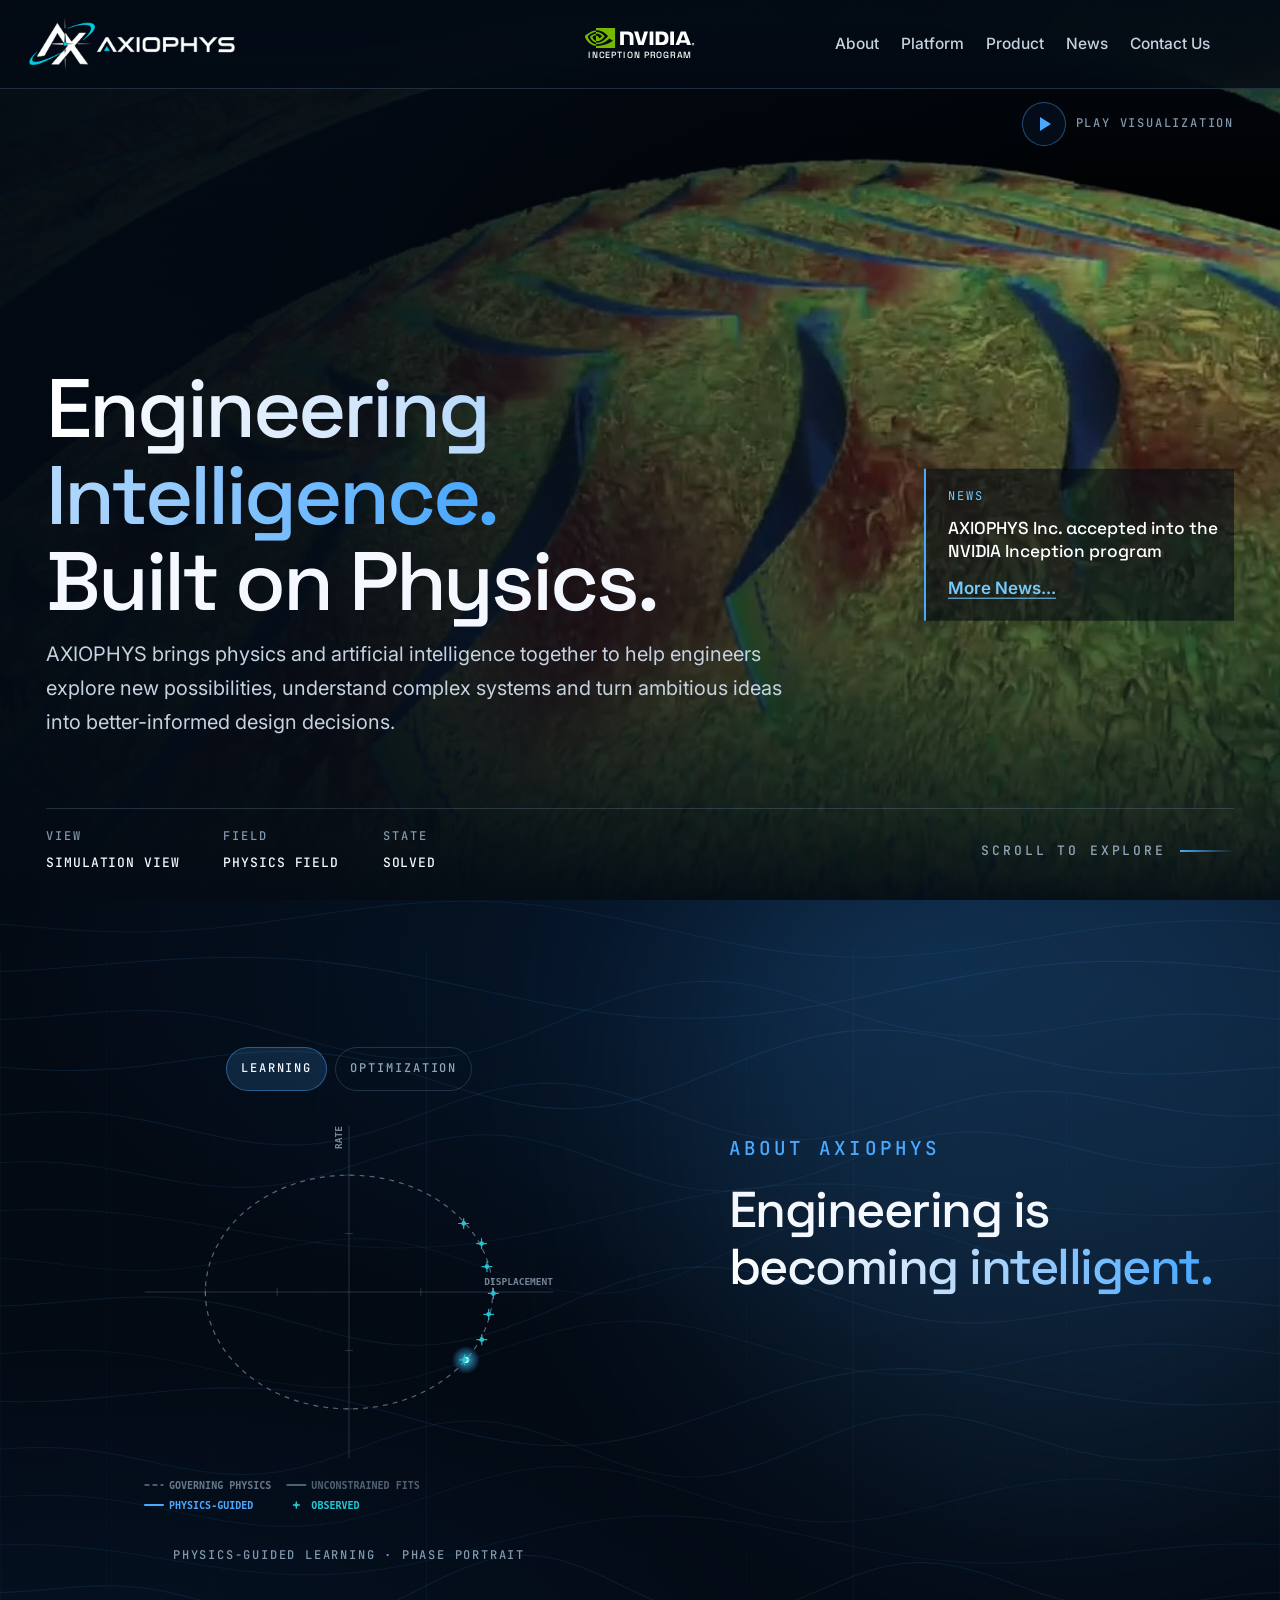
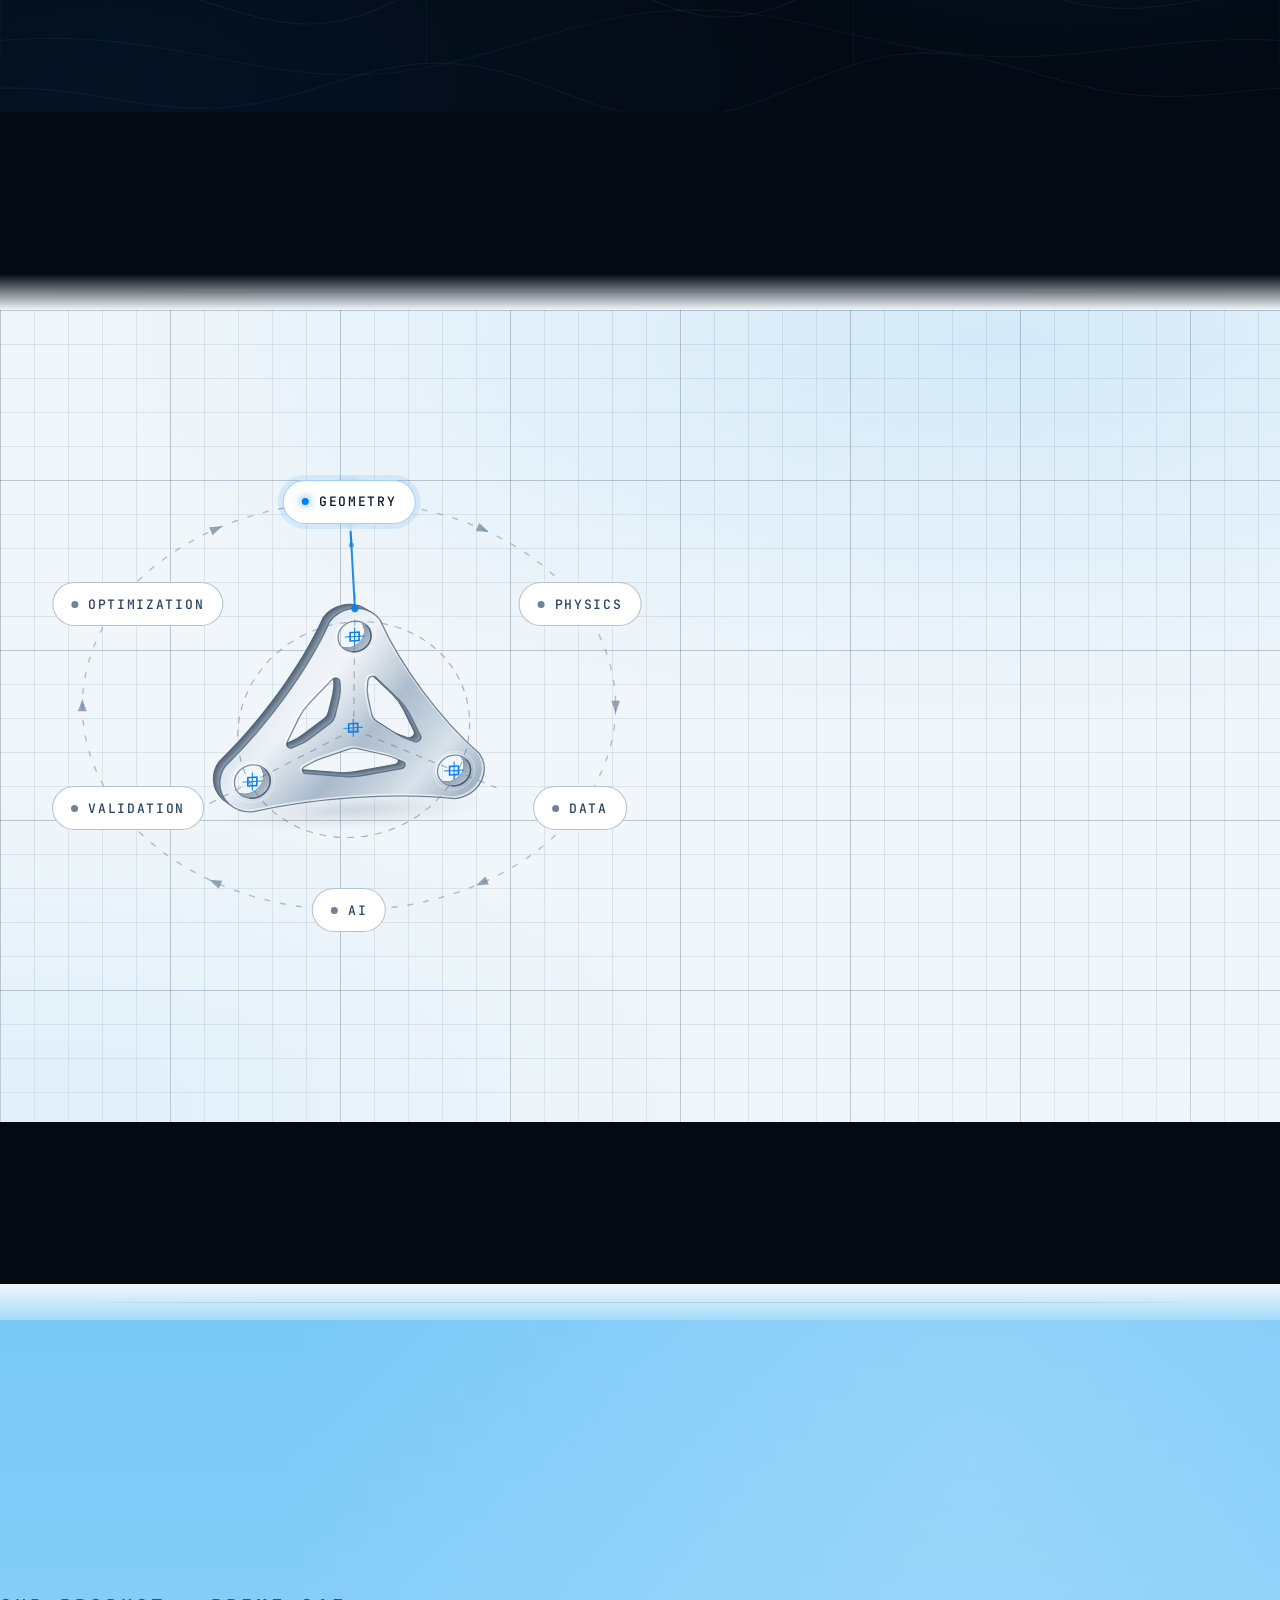
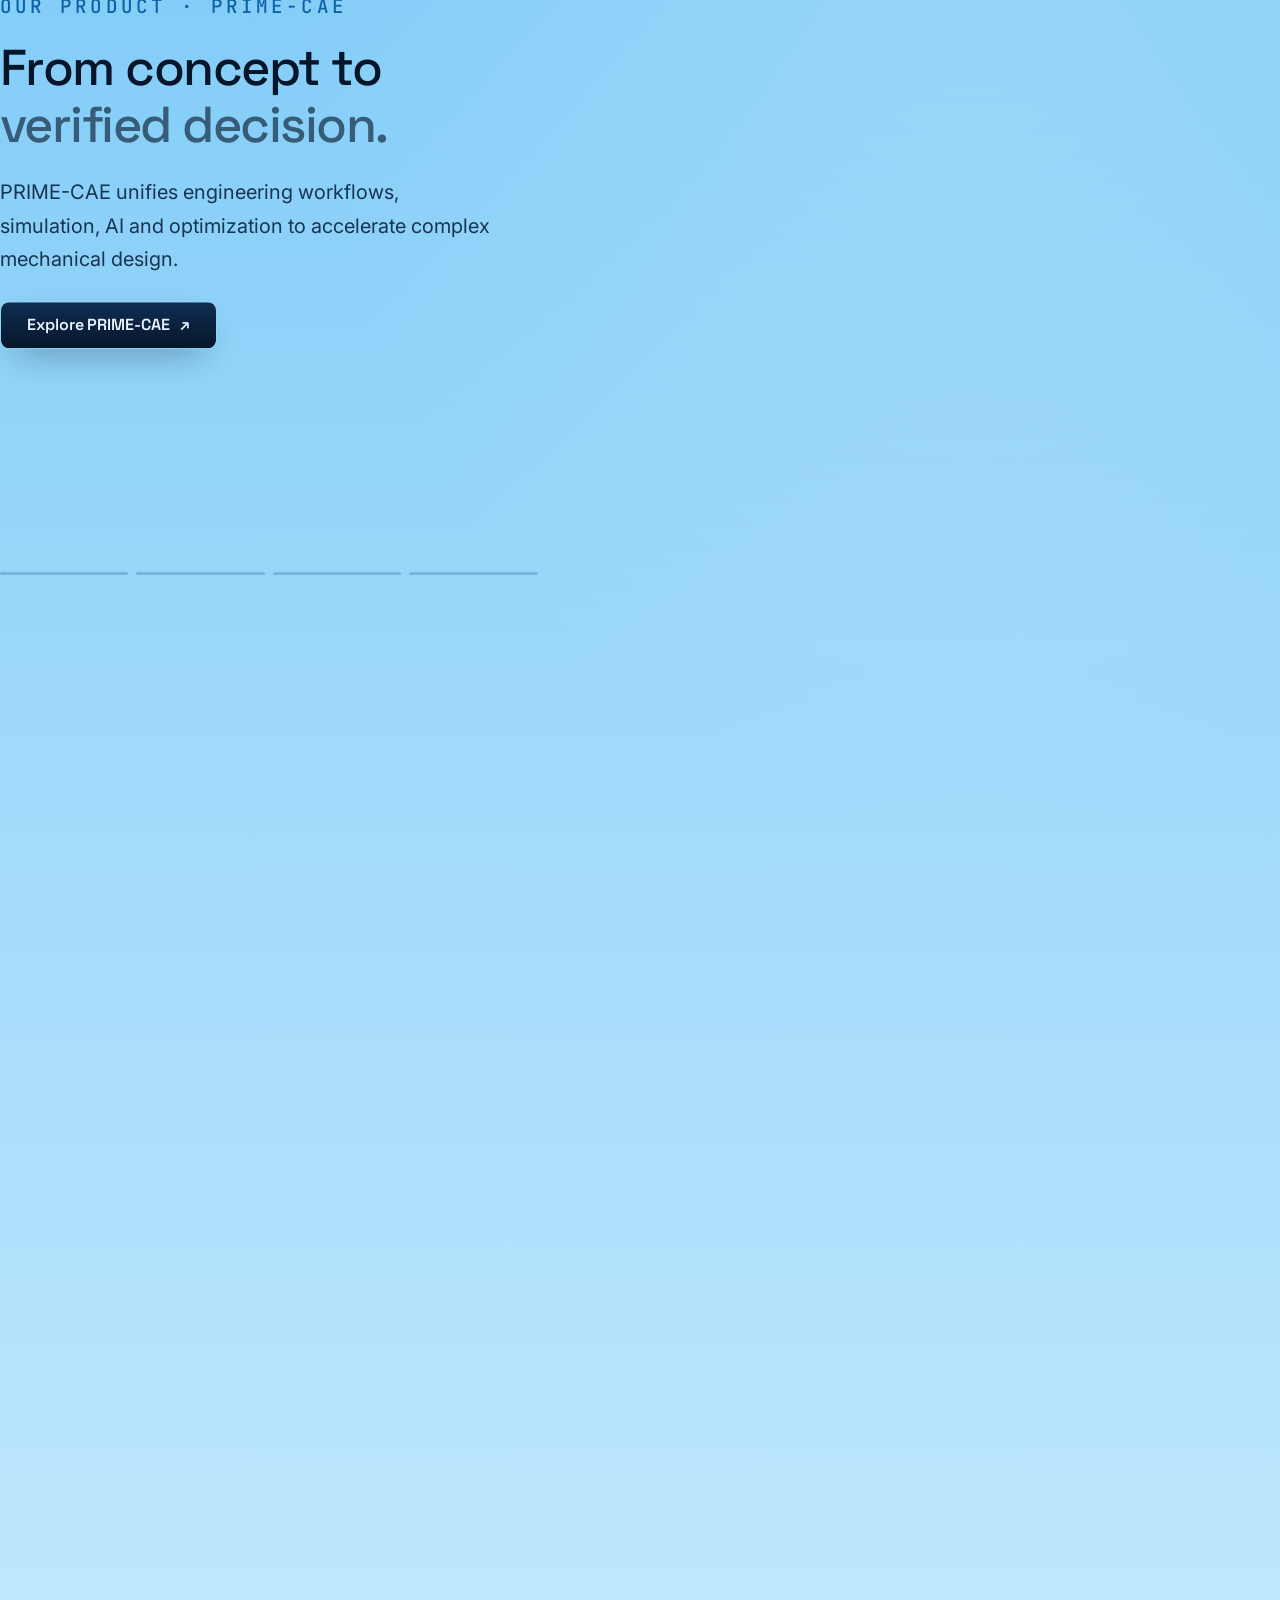
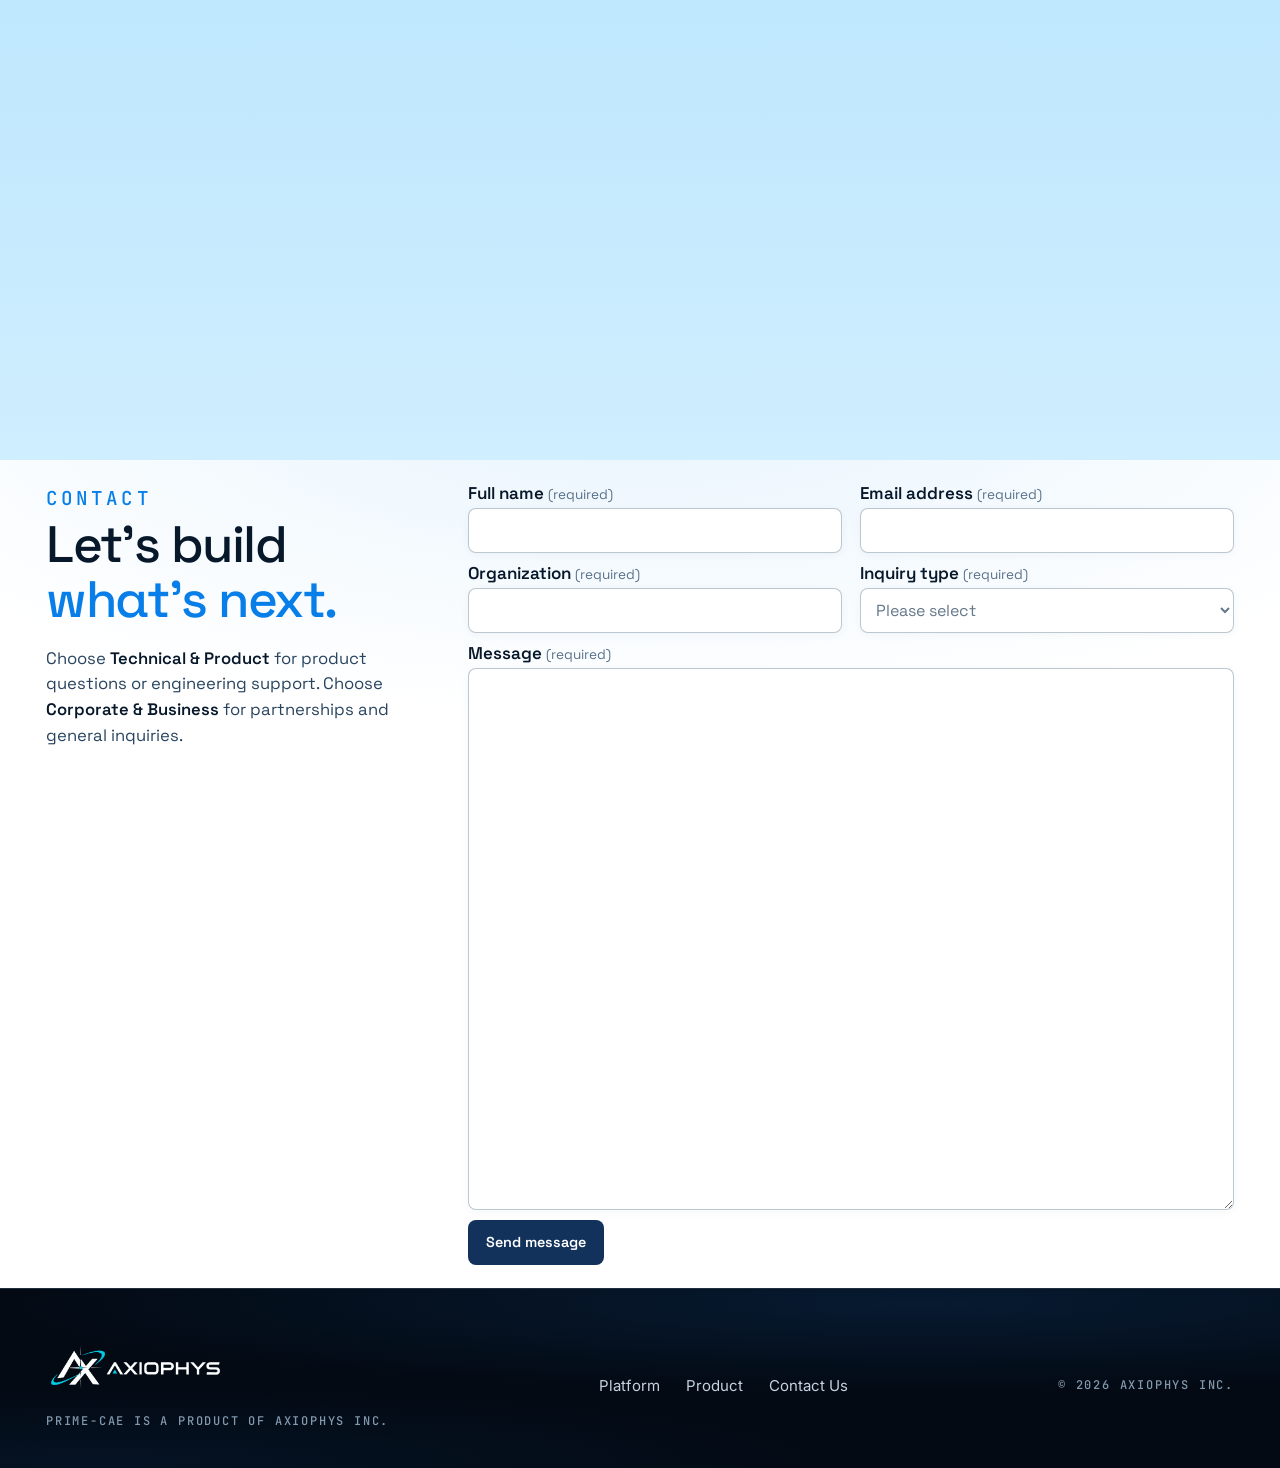
==== index.html @ a84d24ef "Smooth AXIOPHYS product mission story" ====
<!DOCTYPE html>
<html lang="en">
<head>
<meta charset="utf-8">
<meta name="viewport" content="width=device-width,initial-scale=1,viewport-fit=cover">
<title>AXIOPHYS Inc. — Physics and AI for Engineering</title>
<meta name="description" content="AXIOPHYS Inc. develops physics-guided AI for engineering. Its product, PRIME-CAE, connects design, simulation and optimization in one platform.">
<link rel="canonical" href="https://axiophys.com/">
<meta name="theme-color" content="#050709">
<meta name="color-scheme" content="dark">
<link rel="icon" type="image/png" sizes="16x16" href="assets/axiophys-icon-16.png?v=1">
<link rel="icon" type="image/png" sizes="32x32" href="assets/axiophys-icon-32.png?v=1">
<link rel="icon" type="image/png" sizes="48x48" href="assets/axiophys-icon-48.png?v=1">
<link rel="icon" type="image/png" sizes="192x192" href="assets/axiophys-icon-192.png?v=1">
<link rel="apple-touch-icon" sizes="180x180" href="assets/axiophys-icon-180.png?v=1">
<meta property="og:title" content="AXIOPHYS Inc. — Engineering Intelligence. Built on Physics.">
<meta property="og:description" content="AXIOPHYS Inc. develops physics-guided AI for engineering. Its product, PRIME-CAE, connects design, simulation and optimization in one platform.">
<meta property="og:image" content="https://axiophys.com/assets/axiophys-icon-512.png">
<meta property="og:type" content="website">
<meta property="og:site_name" content="AXIOPHYS">
<meta property="og:url" content="https://axiophys.com/">
<script type="application/ld+json">
{
  "@context": "https://schema.org",
  "@graph": [
    {
      "@type": "WebSite",
      "@id": "https://axiophys.com/#website",
      "url": "https://axiophys.com/",
      "name": "AXIOPHYS",
      "publisher": {
        "@id": "https://axiophys.com/#organization"
      },
      "alternateName": "AXIOPHYS Inc."
    },
    {
      "@type": "Organization",
      "@id": "https://axiophys.com/#organization",
      "url": "https://axiophys.com/",
      "name": "AXIOPHYS",
      "legalName": "AXIOPHYS Inc.",
      "logo": "https://axiophys.com/assets/axiophys-icon-512.png"
    }
  ]
}
</script>

<!-- ==========================================================================
     CRITICAL INLINE STYLE
     Self-contained on purpose. If every external subresource is blocked —
     which is what Safari does to file:// pages — the document must still be
     a designed PRIME-CAE screen, never raw browser-default HTML.
     ========================================================================== -->
<style>
  html{background:#050709;color-scheme:dark}
  body{margin:0;background:#050709;color:#EDF1F6;
    font-family:"Inter",-apple-system,BlinkMacSystemFont,"Segoe UI",Helvetica,Arial,sans-serif;
    -webkit-font-smoothing:antialiased}
</style>

<link rel="preconnect" href="https://fonts.googleapis.com">
<link rel="preconnect" href="https://fonts.gstatic.com" crossorigin>
<link href="https://fonts.googleapis.com/css2?family=Space+Grotesk:wght@400;500;600&family=Inter:wght@400;500;600&family=JetBrains+Mono:wght@400;500&display=swap" rel="stylesheet">

<link rel="stylesheet" href="css/tokens.css">
<link rel="stylesheet" href="css/base.css">
<link rel="stylesheet" href="css/layout.css">
<link rel="stylesheet" href="css/components.css">
<link rel="stylesheet" href="css/hero.css?v=menu-full-width-1">
<link rel="stylesheet" href="css/sections.css?v=contact-channels-1">
<link rel="stylesheet" href="css/mobile.css?v=mobile-menu-right-1">

<link rel="preload" as="image" href="media/hero-field-poster.jpg">
<link rel="stylesheet" href="css/axiophys.css?v=static-contact-1">
<link rel="stylesheet" href="css/contact-form.css?v=7">
<link rel="stylesheet" href="css/missions.css?v=2">
</head>

<body>
<svg xmlns="http://www.w3.org/2000/svg" width="0" height="0" aria-hidden="true" style="position:absolute;pointer-events:none"><defs><filter id="axiophys-on-dark" color-interpolation-filters="sRGB"><feColorMatrix type="matrix" values="1 -1.3944 0 0 1.1155  0 -0.26667 0 0 1.0251  0 -0.13333 0 0 1.01255  0 0 0 1 0"/></filter></defs></svg>

<script>
/* Marks that scripting is available, so CSS may hide content for reveal.
   Without this the page stays fully legible with JavaScript off. */
document.documentElement.classList.add('js');
</script>

<!-- ================================== NAV ================================= -->
<header class="nav" id="nav" data-env="navy">
  <div class="progress" aria-hidden="true"><i id="progressBar"></i></div>
  <div class="shell nav__in">
    <a class="nav__brand" href="#top" aria-label="AXIOPHYS home">
      <img class="nav__logo axiophys-logo" src="assets/axiophys-logo-transparent.png" alt="AXIOPHYS" width="1200" height="358">
      <span class="nav__sub">Engineering Technology<br>Creators of PRIME-CAE</span>
    </a>
    <div class="nav__inception">
      <!-- NVIDIA wordmark from NVIDIA-BioNeMo/bionemo-recipes. -->
      <img src="assets/nvidia-wordmark-white.svg" alt="NVIDIA" width="164" height="30">
      <span>Inception Program</span>
    </div>

    <nav class="nav__links" id="navLinks" aria-label="Primary">
      <a class="nav__a" href="#about">About</a>
      <a class="nav__a" href="#layer">Platform</a>
      <a class="nav__a" href="#products">Product</a>
      <a class="nav__a" href="news.html">News</a>
      <a class="nav__a" href="#access">Contact Us</a>
      <span class="nav__ind" id="navInd" aria-hidden="true"></span>
    </nav>

    <div class="nav__act">
      <button class="nav__icon nav__burger" id="burger" type="button" aria-label="Open menu" aria-expanded="false" aria-controls="menu">
        <svg width="16" height="16" viewBox="0 0 24 24" fill="none" stroke="currentColor" stroke-width="1.7" stroke-linecap="round" aria-hidden="true">
          <path d="M3 7h18M3 12h18M3 17h18"/></svg>
      </button>
    </div>
  </div>
</header>

<div class="menu" id="menu" data-env="navy">
  <a href="#about">About</a>
  <a href="#layer">Platform</a>
  <a href="#products">Product</a>
  <a href="news.html">News</a>
  <a href="#access">Contact Us</a>
</div>

<main id="top">

<!-- ========================= PHASE B · SIMULATION HERO ==================== -->
<section class="hero env" id="hero" data-env="navy" data-autoplay="pending">
  <div class="hero__media">
    <img class="hero__poster" src="media/hero-field-poster.jpg" alt="" aria-hidden="true">
    <video class="hero__vid" id="heroVidA" muted playsinline preload="auto" aria-hidden="true"></video>
    <video class="hero__vid" id="heroVidB" muted playsinline preload="none" aria-hidden="true"></video>
    <div class="hero__scan" aria-hidden="true"></div>
    <div class="hero__grade" aria-hidden="true"></div>
  </div>

  <div class="hero__manual">
    <button type="button" id="heroPlay" aria-label="Play the simulation view">
      <svg width="24" height="24" viewBox="0 0 24 24" fill="currentColor" aria-hidden="true"><path d="M8 5v14l11-7z"/></svg>
    </button>
    <span class="t-micro">Play visualization</span>
  </div>

  <div class="shell hero__ui">
    <div class="hero__copy">
      <h1 class="t-hero">
        <span class="grad">Engineering Intelligence.</span>
        <em>Built on Physics.</em>
      </h1>
      <p class="t-lede">AXIOPHYS brings physics and artificial intelligence together to help engineers explore new possibilities, understand complex systems and turn ambitious ideas into better-informed design decisions.</p>
    </div>
    <aside class="hero__news" aria-label="Latest news">
      <p class="hero__news-label">News</p>
      <p class="hero__news-title">AXIOPHYS Inc. accepted into the NVIDIA Inception program</p>
      <a href="news.html#news-updates">More News...</a>
    </aside>
  </div>

  <div class="shell hero__rail">
    <div class="hero__railin">
      <div class="hero__inst">
        <span>VIEW<b>SIMULATION VIEW</b></span>
        <span>FIELD<b>PHYSICS FIELD</b></span>
        <span>STATE<b>SOLVED</b></span>
      </div>
      <a class="scroll-cue" href="#about">Scroll to explore <i></i></a>
    </div>
  </div>
</section>

<!-- Company -->
<section class="section env about story-section" id="about" data-env="navy" data-story>
  <canvas class="about__field" id="aboutField" aria-hidden="true"></canvas>
  <div class="about__glow glow" aria-hidden="true"></div>
  <div class="shell story-layout">
    <div class="story-copy">
      <div data-story-copy="lead">
        <p class="story-label t-meta">About AXIOPHYS</p>
        <h2 class="t-h2">Engineering is <span class="grad">becoming intelligent.</span></h2>
      </div>
      <div data-story-copy="detail">
        <p class="t-lede">AXIOPHYS Inc. develops PRIME-CAE, an AI-native engineering platform for advanced design and simulation.</p>
        <p class="t-small">We bring physics and AI together so engineers can explore more possibilities and make better-informed design decisions.</p>
      </div>
    </div>
    <figure class="story-visual about__fig">
      <div class="about__views" role="tablist" aria-label="Figure">
        <button class="about__view" type="button" role="tab" id="aboutTab0" aria-controls="aboutCanvas"
          aria-selected="true">Learning<i aria-hidden="true"></i></button>
        <button class="about__view" type="button" role="tab" id="aboutTab1" aria-controls="aboutSearch"
          aria-selected="false" tabindex="-1">Optimization<i aria-hidden="true"></i></button>
      </div>
      <div class="about__stage">
        <canvas id="aboutCanvas" class="is-active" role="img"
          aria-label="A phase portrait: sparse observations, several unconstrained fits drifting away from the true response, and a physics-guided prediction held on the orbit the governing physics allows."></canvas>
        <canvas id="aboutSearch" role="img" aria-hidden="true"
          aria-label="A design-domain search: candidate designs sampled across an objective landscape, successive generations closing in on the best feasible design on the constraint, and the best-so-far objective converging over the iterations."></canvas>
      </div>
      <figcaption class="about__cap t-micro" id="aboutCap">Physics-guided learning <b>·</b> phase portrait</figcaption>
    </figure>
  </div>
</section>

<div class="seam" data-from="navy" data-to="ice" aria-hidden="true"></div>

<!-- Platform -->
<section class="section env story-section" id="layer" data-env="ice" data-story>
  <div class="grid-bg" aria-hidden="true"></div>
  <div class="shell story-layout">
    <div class="orbit story-visual" id="orbit">
      <canvas class="orbit__canvas" id="orbitCanvas" role="img"
        aria-label="Generic structural engineering model demonstrating PRIME-CAE geometry, physics, data, AI, optimization and validation."></canvas>
      <div class="orbit__nodes" id="orbitNodes">
        <button class="orbit__node" type="button" data-node="geometry"     aria-pressed="true">Geometry</button>
        <button class="orbit__node" type="button" data-node="physics"      aria-pressed="false">Physics</button>
        <button class="orbit__node" type="button" data-node="data"         aria-pressed="false">Data</button>
        <button class="orbit__node" type="button" data-node="ai"           aria-pressed="false">AI</button>
        <button class="orbit__node" type="button" data-node="validation"   aria-pressed="false">Validation</button>
        <button class="orbit__node" type="button" data-node="optimization" aria-pressed="false">Optimization</button>
      </div>
    </div>

    <div class="story-copy">
      <div data-story-copy="lead">
        <p class="story-label t-meta">The platform</p>
        <h2 class="t-h2">One engineering <span class="grad">intelligence layer.</span></h2>
      </div>
      <div data-story-copy="detail">
        <p class="t-lede">Geometry, physics, data, AI, validation and optimization share one environment.</p>
        <p class="layer__line">
          <span class="t-micro" id="layerTag">GEOMETRY</span>
          <span class="t-small" id="layerLine"></span>
        </p>
      </div>
    </div>
  </div>
</section>

<div class="seam" data-from="ice" data-to="sky" aria-hidden="true"></div>

<!-- Product -->
<section class="section env mission-section" id="products" data-env="sky">
  <div class="shell mission-stage">
    <div class="story-copy mission-intro">
      <p class="story-label t-meta">Our product · PRIME-CAE</p>
      <h2 class="t-h2">From concept to <span class="grad">verified decision.</span></h2>
      <p class="t-lede">PRIME-CAE unifies engineering workflows, simulation, AI and optimization to accelerate complex mechanical design.</p>
      <a class="btn btn--primary" href="https://www.prime-cae.com/" target="_blank" rel="noopener">Explore PRIME-CAE <span aria-hidden="true">↗</span></a>
    </div>
    <div class="mission-slides">
      <article class="mission-slide" data-mission-slide>
        <figure class="mission-slide__art"><img src="assets/missions/resources.jpg" alt="Conceptual illustration of shared engineering computation" width="1672" height="941" loading="lazy"><figcaption class="mission-slide__copy"><h3 class="fam__title">Computational resources</h3>
          <p class="t-small">Share and govern computing capacity so engineering teams can use it more efficiently.</p></figcaption></figure>
      </article>
      <article class="mission-slide" data-mission-slide>
        <figure class="mission-slide__art"><img src="assets/missions/workflows.jpg" alt="Conceptual progression from engineering model to simulation result" width="1672" height="941" loading="lazy"><figcaption class="mission-slide__copy"><h3 class="fam__title">Engineering workflows</h3>
          <p class="t-small">Reduce repetitive setup, execution and documentation work under engineer oversight.</p></figcaption></figure>
      </article>
      <article class="mission-slide" data-mission-slide>
        <figure class="mission-slide__art"><img src="assets/missions/time-cost.jpg" alt="Conceptual numerical computation and resource optimization" width="1672" height="941" loading="lazy"><figcaption class="mission-slide__copy"><h3 class="fam__title">Computational time and cost</h3>
          <p class="t-small">Pursue faster, more economical verified simulations and Physics AI data generation.</p></figcaption></figure>
      </article>
      <article class="mission-slide" data-mission-slide>
        <figure class="mission-slide__art"><img src="assets/missions/design.jpg" alt="Conceptual topology-optimized engineering design" width="1672" height="941" loading="lazy"><figcaption class="mission-slide__copy"><h3 class="fam__title">Design</h3>
          <p class="t-small">Explore broader design spaces and evaluate better performing structures and systems.</p></figcaption></figure>
      </article>
    </div>
    <div class="mission-progress" aria-hidden="true"><i></i><i></i><i></i><i></i></div>
  </div>
</section>

<!-- Contact -->
<section class="section env contact story-section" id="access" data-env="white">
  <div class="shell story-layout">
    <div class="contact__copy">
        <p class="story-label t-meta">Contact</p>
        <h2 class="t-h2">Let's build <span class="grad">what's next.</span></h2>
        <p class="contact__guidance">Choose <strong>Technical &amp; Product</strong> for product questions or engineering support. Choose <strong>Corporate &amp; Business</strong> for partnerships and general inquiries.</p>
    </div>
        <form class="contact-form" data-contact-form>
          <div class="contact-form__row">
            <label>Full name <span class="contact-form__required">(required)</span><input name="name" autocomplete="name" maxlength="120" required></label>
            <label>Email address <span class="contact-form__required">(required)</span><input name="email" type="email" autocomplete="email" maxlength="254" required></label>
          </div>
          <div class="contact-form__row">
            <label>Organization <span class="contact-form__required">(required)</span><input name="organization" autocomplete="organization" maxlength="120" required></label>
            <label>Inquiry type <span class="contact-form__required">(required)</span><select name="inquiry" required><option value="" selected disabled>Please select</option><option value="corporate">Corporate &amp; Business Inquiries</option><option value="technical">Technical &amp; Product Inquiries</option></select></label>
          </div>
          <label class="contact-form__message">Message <span class="contact-form__required">(required)</span><textarea name="message" rows="2" minlength="10" maxlength="5000" required></textarea></label>
          <div class="contact-form__trap" aria-hidden="true"><label>Leave this field empty <input name="website" tabindex="-1" autocomplete="off"></label></div>
          <div class="contact-form__actions"><button type="submit">Send message</button><p class="contact-form__status" role="status" aria-live="polite"></p></div>
        </form>
  </div>
</section>

<!-- =============================== FOOTER ================================ -->
<footer class="foot env" id="company" data-env="navy">
  <div class="shell foot__in">
    <div>
      <img class="foot__logo axiophys-logo" src="assets/axiophys-logo-transparent.png" alt="AXIOPHYS" width="1200" height="358">
      <p class="t-micro" style="margin-top:var(--s-4)">PRIME-CAE is a product of AXIOPHYS Inc.</p>
    </div>
    <nav class="foot__links" aria-label="Footer">
      <a href="#layer">Platform</a>
      <a href="#products">Product</a>
      <a href="#access">Contact Us</a>
    </nav>
    <span class="t-micro">© <span id="year">2026</span> AXIOPHYS Inc.</span>
  </div>
</footer>
</main>

<script src="js/prime.bundle.js?v=missions-2" defer></script>
<script src="js/contact.js?v=1" defer></script>
<noscript>
  <style>.hero__poster{opacity:1!important}</style>
</noscript>
</body>
</html>
---- css/tokens.css ----
/* ============================================================================
   PRIME-CAE · design tokens
   ----------------------------------------------------------------------------
   Two layers:
     1. a fixed palette and type/space scale (:root)
     2. four ENVIRONMENTS — navy, sky, ice, white — each of which republishes a
        complete --env-* contract. Components never name a colour directly; they
        inherit the environment they happen to sit in, so a panel, a chart axis
        and a caption all re-tune themselves when the background changes.
   ========================================================================== */
:root{
  /* ---------------------------------------------------------- palette --- */
  --navy-990:#020710;
  --navy-950:#030A14;
  --navy-900:#061120;
  --navy-850:#08182A;
  --navy-800:#0A2037;
  --navy-700:#0E2C48;
  --navy-600:#134064;

  --sky-800:#0C63A8;
  --sky-700:#1E7FC4;
  --sky-600:#3AA0E4;
  --sky-500:#57B9F5;
  --sky-400:#76CAFA;
  --sky-300:#A4DCFA;
  --sky-200:#C4E8FC;
  --sky-100:#D4F0FF;

  --ice-200:#DDEBF5;
  --ice-100:#EAF5FC;
  --ice-50:#F0F6FA;
  --paper:#F7FAFD;
  --white:#FFFFFF;

  --prime-blue:#087FE8;         /* active engineering state              */
  --prime-lift:#4AA9FF;         /* the same, lifted for dark grounds     */
  --prime-cyan:#22C9D4;         /* AI / learned response / data transfer */
  --prime-navy:#0F204B;         /* brand navy from the lockup            */

  /* status — only ever used for engineering state ---------------------- */
  --pass-l:#12885F;  --warn-l:#A9710A;  --fail-l:#C4342F;
  --pass-d:#35D39A;  --warn-d:#E8B23A;  --fail-d:#F0605A;

  /* field ramp — identical in every environment, because it carries data */
  --f0:#0B245C; --f1:#1464CD; --f2:#29C8E0; --f3:#7EE2A8; --f4:#F0B429; --f5:#FF5454;

  /* ------------------------------------------------- text ink families - */
  --tod-1:#F5F9FF;  --tod-2:#C5D2DF;  --tod-3:#91A5B9;  --tod-4:#8298AD;
  --tol-1:#07182B;  --tol-2:#29445F;  --tol-3:#58718A;  --tol-4:#6E8398;

  /* ------------------------------------------------------------- type -- */
  --font-sans:"Space Grotesk","Inter",-apple-system,BlinkMacSystemFont,"Segoe UI",sans-serif;
  --font-text:"Inter",-apple-system,BlinkMacSystemFont,"Segoe UI",Helvetica,Arial,sans-serif;
  --font-mono:"JetBrains Mono",ui-monospace,"SF Mono",Menlo,Consolas,monospace;

  --fs-micro:0.75rem;                            /* 12 · tertiary marks   */
  --fs-meta:0.8125rem;                           /* 13 · instrumentation  */
  --fs-small:0.9375rem;                          /* 15 · technical copy   */
  --fs-body:1.0625rem;                           /* 17 · body             */
  --fs-lede:clamp(1.09rem,.62vw + .92rem,1.25rem);
  --fs-nav:0.9688rem;                            /* 15.5                  */
  --fs-eyebrow:0.8125rem;
  --fs-h3:min(clamp(1.5rem,.9vw + 1.24rem,1.875rem),3.4vh);
  --fs-d2:min(clamp(1.75rem,1.6vw + 1.24rem,2.5rem),4.2vh);
  /* the display sizes are capped against the viewport's height as well as its
     width: a wide, short laptop must not be handed a 68px heading it has no
     room for. min() keeps it continuous — no breakpoint jump. */
  --fs-h2:min(clamp(2.625rem,3.1vw + 1.6rem,4.25rem),5.6vh);
  --fs-hero:min(clamp(3rem,5.1vw + 1.1rem,6rem),9.4vh);
  --fs-value:clamp(1.25rem,1.1vw + .9rem,1.875rem);   /* engineering values */
  --fs-value-lg:clamp(1.75rem,2vw + 1rem,2.75rem);

  --lh-tight:1.04;
  --lh-title:1.14;
  --lh-body:1.62;
  --lh-copy:1.68;

  /* ------------------------------------------------------------ space -- */
  --s-1:4px;  --s-2:8px;   --s-3:12px;  --s-4:18px;  --s-5:26px;
  --s-6:36px; --s-7:52px;  --s-8:72px;  --s-9:104px; --s-10:140px;
  --gutter:clamp(22px,3.6vw,72px);
  --measure:1320px;
  /* Vertical space is spent out of the viewport's height, so it is measured in
     it. On a 2560x1440 screen this is ~122px; on a 1990x900 laptop ~86px; on a
     1280x720 laptop ~63px — the page keeps its proportions instead of its
     pixel values. */
  --section-y:clamp(40px,3.2vh + 1.6vw,112px);
  --section-y-tight:clamp(32px,2.4vh + 1.2vw,84px);
  --nav-h:88px;

  /* ------------------------------------------------------- line weight - */
  --lw-hair:1px;
  --lw-1:1.25px;
  --lw-2:1.5px;
  --lw-3:2px;
  --lw-chart:2.5px;

  /* ----------------------------------------------------------- radius -- */
  --r-1:5px; --r-2:8px; --r-3:12px; --r-4:16px;

  /* ----------------------------------------------------------- motion -- */
  --ease-fast:cubic-bezier(.3,0,.2,1);
  --ease-standard:cubic-bezier(.22,.61,.36,1);
  --ease-large:cubic-bezier(.16,1,.3,1);
  --t-fast:150ms;
  --t-normal:280ms;
  --t-large:560ms;
  --t-reveal:700ms;

  --z-nav:70; --z-modal:90; --z-hero-ui:40;
}

@media (min-width:1700px){ :root{ --measure:1520px } }
@media (min-width:1900px){ :root{ --measure:1680px } }

/* ==========================================================================
   ENVIRONMENT · NAVY — computation, physics, model state, authority
   ========================================================================== */
[data-env="navy"]{
  --env-mode:dark;
  --env-bg:var(--navy-950);
  --env-bg-far:var(--navy-990);
  --env-wash:radial-gradient(115% 78% at 72% 8%,rgba(20,84,150,.22),transparent 62%),
             radial-gradient(85% 60% at 8% 96%,rgba(12,52,96,.20),transparent 66%);
  --env-surface:rgba(160,205,245,.055);
  --env-surface-2:rgba(160,205,245,.10);
  --env-panel:linear-gradient(152deg,rgba(15,30,49,.96),rgba(5,13,23,.985));
  --env-panel-solid:#08131F;
  --env-inset:rgba(2,7,14,.55);

  --env-text:var(--tod-1);
  --env-text-2:var(--tod-2);
  --env-text-3:var(--tod-3);
  --env-text-4:var(--tod-4);

  --env-line:rgba(151,190,222,.20);
  --env-line-strong:rgba(126,190,238,.34);
  --env-line-active:rgba(74,169,255,.72);
  --env-grid:rgba(126,182,236,.085);
  --env-grid-major:rgba(126,182,236,.17);

  --env-accent:var(--prime-lift);
  --env-accent-2:var(--prime-cyan);
  --env-accent-wash:rgba(74,169,255,.16);
  --env-accent-edge:rgba(74,169,255,.42);

  --env-btn-bg:linear-gradient(180deg,#5FB2FF,#1D7FE4);
  --env-btn-fg:#031425;
  --env-btn-glow:0 14px 40px -14px rgba(30,127,228,.75);

  --env-pass:var(--pass-d); --env-warn:var(--warn-d); --env-fail:var(--fail-d);
  --env-shadow:0 34px 76px -36px rgba(0,0,0,.96);
  --env-logo-opacity:1;
}

/* ==========================================================================
   ENVIRONMENT · SKY — flow, atmosphere, propagation, expansion
   ========================================================================== */
[data-env="sky"]{
  --env-mode:light;
  --env-bg:var(--sky-300);
  --env-bg-far:var(--sky-200);
  --env-wash:linear-gradient(180deg,rgba(87,185,245,.55),rgba(212,240,255,.9)),
             radial-gradient(90% 70% at 76% 6%,rgba(255,255,255,.62),transparent 60%);
  --env-surface:rgba(255,255,255,.52);
  --env-surface-2:rgba(255,255,255,.78);
  --env-panel:linear-gradient(160deg,rgba(255,255,255,.90),rgba(240,250,255,.82));
  --env-panel-solid:#EFF9FF;
  --env-inset:rgba(6,22,42,.06);

  --env-text:#06162A;
  --env-text-2:#173451;
  --env-text-3:#365774;
  --env-text-4:#4C6B87;

  --env-line:rgba(5,31,57,.22);
  --env-line-strong:rgba(5,31,57,.36);
  --env-line-active:var(--sky-800);
  --env-grid:rgba(5,31,57,.10);
  --env-grid-major:rgba(5,31,57,.19);

  --env-accent:var(--sky-800);
  --env-accent-2:#0A5C93;
  --env-accent-wash:rgba(8,99,168,.13);
  --env-accent-edge:rgba(8,99,168,.40);

  --env-btn-bg:linear-gradient(180deg,#0F2E52,#06162A);
  --env-btn-fg:#EAF4FF;
  --env-btn-glow:0 14px 36px -16px rgba(6,22,42,.6);

  --env-pass:var(--pass-l); --env-warn:var(--warn-l); --env-fail:var(--fail-l);
  --env-shadow:0 30px 64px -34px rgba(9,46,82,.42);
  --env-logo-opacity:1;
}

/* ==========================================================================
   ENVIRONMENT · ICE — analysis, comparison, readable data work
   ========================================================================== */
[data-env="ice"]{
  --env-mode:light;
  --env-bg:var(--ice-50);
  --env-bg-far:var(--ice-100);
  --env-wash:radial-gradient(110% 74% at 78% 4%,rgba(150,205,245,.30),transparent 64%),
             radial-gradient(80% 60% at 4% 98%,rgba(180,220,250,.26),transparent 66%);
  --env-surface:rgba(255,255,255,.72);
  --env-surface-2:#FFFFFF;
  --env-panel:linear-gradient(160deg,rgba(255,255,255,.96),rgba(246,251,254,.92));
  --env-panel-solid:#FFFFFF;
  --env-inset:rgba(9,43,74,.05);

  --env-text:var(--tol-1);
  --env-text-2:var(--tol-2);
  --env-text-3:var(--tol-3);
  --env-text-4:var(--tol-4);

  --env-line:rgba(9,43,74,.16);
  --env-line-strong:rgba(9,58,100,.30);
  --env-line-active:rgba(4,111,210,.78);
  --env-grid:rgba(9,43,74,.085);
  --env-grid-major:rgba(9,43,74,.16);

  --env-accent:var(--prime-blue);
  --env-accent-2:#0A6FA8;
  --env-accent-wash:rgba(8,127,232,.10);
  --env-accent-edge:rgba(8,127,232,.36);

  --env-btn-bg:linear-gradient(180deg,#0B2846,#061424);
  --env-btn-fg:#EAF4FF;
  --env-btn-glow:0 14px 34px -16px rgba(9,43,74,.45);

  --env-pass:var(--pass-l); --env-warn:var(--warn-l); --env-fail:var(--fail-l);
  --env-shadow:0 26px 60px -34px rgba(9,43,74,.34);
  --env-logo-opacity:1;
}

/* ==========================================================================
   ENVIRONMENT · WHITE — clarity, explanation, product storytelling
   ========================================================================== */
[data-env="white"]{
  --env-mode:light;
  --env-bg:var(--white);
  --env-bg-far:var(--paper);
  --env-wash:radial-gradient(120% 68% at 50% -8%,rgba(160,210,248,.24),transparent 58%);
  --env-surface:rgba(247,250,253,.9);
  --env-surface-2:#FFFFFF;
  --env-panel:linear-gradient(160deg,#FFFFFF,#F6FAFD);
  --env-panel-solid:#FFFFFF;
  --env-inset:rgba(9,43,74,.045);

  --env-text:var(--tol-1);
  --env-text-2:var(--tol-2);
  --env-text-3:var(--tol-3);
  --env-text-4:var(--tol-4);

  --env-line:rgba(13,55,91,.15);
  --env-line-strong:rgba(13,55,91,.28);
  --env-line-active:rgba(4,111,210,.78);
  --env-grid:rgba(13,55,91,.075);
  --env-grid-major:rgba(13,55,91,.15);

  --env-accent:var(--prime-blue);
  --env-accent-2:#0A6FA8;
  --env-accent-wash:rgba(8,127,232,.09);
  --env-accent-edge:rgba(8,127,232,.34);

  --env-btn-bg:linear-gradient(180deg,#0B2846,#061424);
  --env-btn-fg:#EAF4FF;
  --env-btn-glow:0 14px 34px -16px rgba(9,43,74,.4);

  --env-pass:var(--pass-l); --env-warn:var(--warn-l); --env-fail:var(--fail-l);
  --env-shadow:0 24px 56px -34px rgba(9,43,74,.30);
  --env-logo-opacity:1;
}

/* An environment paints its own ground and coordinates every dependent
   property in one transition, so a theme change never flashes. */
.env{
  position:relative;isolation:isolate;
  background-color:var(--env-bg);
  color:var(--env-text);
  transition:background-color var(--t-large) var(--ease-standard),
             color var(--t-large) var(--ease-standard);
}
/* z-index:-1 inside an isolated stacking context, so the wash sits behind the
   section's own content without disturbing any child's positioning */
.env::before{
  content:"";position:absolute;inset:0;pointer-events:none;z-index:-1;
  background:var(--env-wash);
}
---- css/base.css ----
/* ============================================================================
   PRIME-CAE · reset and typography
   Every colour here resolves through the environment contract, so a heading
   never has to know which background it landed on.
   ========================================================================== */
*,*::before,*::after{box-sizing:border-box}
html{-webkit-text-size-adjust:100%;background:var(--navy-950);scroll-behavior:smooth}
body{
  margin:0;
  background:var(--navy-950);
  color:var(--tod-1);
  font-family:var(--font-text);
  font-size:var(--fs-body);
  line-height:var(--lh-body);
  -webkit-font-smoothing:antialiased;-moz-osx-font-smoothing:grayscale;
  font-feature-settings:"ss01","cv02","cv03";
  overflow-x:hidden;
}
img,video,canvas,svg{display:block;max-width:100%}
button,input,select,textarea{font:inherit;color:inherit}
button{background:none;border:0;cursor:pointer;padding:0}
a{color:inherit;text-decoration:none}
ul,ol{margin:0;padding:0;list-style:none}
h1,h2,h3,h4,h5,p,figure{margin:0}
fieldset{border:0;margin:0;padding:0}
::selection{background:rgba(74,169,255,.28);color:#fff}

:focus{outline:none}
:focus-visible{
  outline:var(--lw-3) solid var(--env-line-active,var(--prime-lift));
  outline-offset:3px;border-radius:var(--r-1);
}

::-webkit-scrollbar{width:12px;height:12px}
::-webkit-scrollbar-track{background:var(--navy-990)}
::-webkit-scrollbar-thumb{background:#16273c;border-radius:20px;border:3px solid var(--navy-990)}
::-webkit-scrollbar-thumb:hover{background:#22394f}

/* ------------------------------------------------------------------ type - */
.t-hero{font-family:var(--font-sans);font-weight:500;font-size:var(--fs-hero);
  line-height:var(--lh-tight);letter-spacing:-.036em;color:var(--env-text)}
.t-h2{font-family:var(--font-sans);font-weight:500;font-size:var(--fs-h2);
  line-height:var(--lh-title);letter-spacing:-.03em;color:var(--env-text)}
.t-d2{font-family:var(--font-sans);font-weight:500;font-size:var(--fs-d2);
  line-height:1.12;letter-spacing:-.026em;color:var(--env-text)}
.t-h3{font-family:var(--font-sans);font-weight:500;font-size:var(--fs-h3);
  line-height:1.2;letter-spacing:-.018em;color:var(--env-text)}
.t-lede{font-size:var(--fs-lede);line-height:var(--lh-copy);color:var(--env-text-2);max-width:58ch}
.t-body{font-size:var(--fs-body);line-height:var(--lh-copy);color:var(--env-text-2);max-width:66ch}
.t-small{font-size:var(--fs-small);line-height:1.6;color:var(--env-text-2);max-width:70ch}
.t-mono{font-family:var(--font-mono);font-variant-ligatures:none}

/* instrumentation: compact, never faint */
.t-meta{font-family:var(--font-mono);font-size:var(--fs-meta);font-weight:500;
  letter-spacing:.16em;text-transform:uppercase;color:var(--env-text-3)}
.t-micro{font-family:var(--font-mono);font-size:var(--fs-micro);font-weight:500;
  letter-spacing:.15em;text-transform:uppercase;color:var(--env-text-4)}

/* engineering results are part of the design, not a footnote */
.t-value{font-family:var(--font-sans);font-weight:500;font-size:var(--fs-value);
  line-height:1;letter-spacing:-.02em;font-variant-numeric:tabular-nums;color:var(--env-text)}
.t-value-lg{font-family:var(--font-sans);font-weight:500;font-size:var(--fs-value-lg);
  line-height:1;letter-spacing:-.028em;font-variant-numeric:tabular-nums;color:var(--env-text)}

.ink-2{color:var(--env-text-2)} .ink-3{color:var(--env-text-3)} .ink-4{color:var(--env-text-4)}
.accent{color:var(--env-accent)}
.nowrap{white-space:nowrap}

/* Emphasis inside a heading. On dark it lifts to PRIME-CAE blue; on light it
   stays navy, which reads as more authoritative than a gradient would. */
.grad{color:var(--env-accent)}
[data-env="navy"] .grad{
  background:linear-gradient(96deg,#FFFFFF 2%,#CFE4FB 38%,var(--prime-lift) 96%);
  -webkit-background-clip:text;background-clip:text;color:transparent;
}
[data-env="ice"] .grad,[data-env="white"] .grad{color:var(--prime-blue)}
[data-env="sky"] .grad{color:#06162A;opacity:.62}

.sr-only{position:absolute;width:1px;height:1px;padding:0;margin:-1px;overflow:hidden;
  clip:rect(0 0 0 0);white-space:nowrap;border:0}

/* --------------------------------------------------- progressive reveal - */
.js [data-reveal]{opacity:0;transform:translate3d(0,22px,0);
  transition:opacity var(--t-reveal) var(--ease-large),transform var(--t-reveal) var(--ease-large)}
.js [data-reveal].in{opacity:1;transform:none}

@media (prefers-reduced-motion:reduce){
  html{scroll-behavior:auto}
  *,*::before,*::after{animation-duration:.01ms!important;animation-iteration-count:1!important;
    transition-duration:.01ms!important}
  .js [data-reveal]{opacity:1!important;transform:none!important}
}
---- css/layout.css ----
/* ============================================================================
   PRIME-CAE · layout — measure, the 12-column field, section chrome, seams
   ========================================================================== */
.shell{width:100%;max-width:var(--measure);margin-inline:auto;padding-inline:var(--gutter)}

/* a wide shell for the engineering viewports; copy never uses it */
.shell--wide{max-width:min(96vw,1840px)}

.section{position:relative;padding-block:var(--section-y);scroll-margin-top:var(--nav-h)}
.section--tight{padding-block:var(--section-y-tight)}

/* ---------------------------------------------------------------- field - */
.field{display:grid;grid-template-columns:repeat(12,minmax(0,1fr));
  gap:var(--s-5) var(--s-6)}
.c-1,.c-4,.c-5,.c-6,.c-7,.c-8,.c-9,
.c-l5,.c-l6,.c-l7,.c-r5,.c-r6,.c-r7,.c-in10{grid-column:1/-1}
/* Below the breakpoint every child already spans the full field, so the twelve
   tracks buy nothing — and their eleven 36px gaps add up to more than a phone
   is wide, which collapses every track to 0 and pushes the row past the
   viewport. One column at narrow widths, and the arithmetic cannot happen. */
@media (max-width:899px){
  .field{grid-template-columns:minmax(0,1fr)}
}
@media (min-width:900px){
  .c-4{grid-column:span 4}.c-5{grid-column:span 5}.c-6{grid-column:span 6}
  .c-7{grid-column:span 7}.c-8{grid-column:span 8}.c-9{grid-column:span 9}
  .c-l7{grid-column:1/8}.c-r5{grid-column:8/-1}
  .c-l5{grid-column:1/6}.c-r7{grid-column:6/-1}
  .c-l6{grid-column:1/7}.c-r6{grid-column:7/-1}
  .c-in10{grid-column:2/12}
}

/* --------------------------------------------------------- section head - */
.sec-head{display:grid;gap:clamp(16px,2.2vh,var(--s-5))}
.sec-mark{display:flex;align-items:center;gap:var(--s-4);
  padding-bottom:var(--s-3);border-bottom:var(--lw-1) solid var(--env-line)}
.sec-mark__n{font-family:var(--font-mono);font-size:var(--fs-meta);font-weight:500;
  letter-spacing:.12em;color:var(--env-accent)}
.sec-mark__t{font-family:var(--font-mono);font-size:var(--fs-eyebrow);font-weight:500;
  letter-spacing:.18em;text-transform:uppercase;color:var(--env-text-3)}
.sec-mark__r{flex:1;height:var(--lw-1);
  background:linear-gradient(90deg,var(--env-line-strong),transparent)}
.sec-title{max-width:19ch}
.sec-intro{max-width:54ch}

/* ------------------------------------------------------------- seams ---- */
/* An environment change is a horizon, not a cut. Each seam blends the two
   grounds it sits between and carries a single instrument line. */
/* The seam is the environment change, not a gap. It needs enough height for
   the gradient to read as a transition and not one pixel more. */
.seam{position:relative;height:clamp(24px,2.6vh + 1vw,72px);overflow:hidden}
.seam::after{content:"";position:absolute;left:var(--gutter);right:var(--gutter);
  top:50%;height:var(--lw-hair);opacity:.5;
  background:linear-gradient(90deg,transparent,var(--seam-line,rgba(126,182,236,.4)) 18%,
             var(--seam-line,rgba(126,182,236,.4)) 82%,transparent)}
.seam[data-from="navy"][data-to="ice"] {background:linear-gradient(180deg,var(--navy-950),var(--ice-50))}
/* the long atmospheric horizon: computation rises through flow into analysis */
.seam[data-from="navy"][data-to="ice"][data-via="sky"]{
  height:clamp(150px,17vw,300px);
  background:linear-gradient(180deg,var(--navy-950) 0%,var(--navy-700) 22%,
             var(--sky-800) 46%,var(--sky-400) 70%,var(--sky-100) 86%,var(--ice-50) 100%)}
.seam[data-via="sky"]::after{--seam-line:rgba(255,255,255,.5);top:62%}
.seam[data-from="ice"][data-to="navy"] {background:linear-gradient(180deg,var(--ice-50),var(--navy-950))}
.seam[data-from="navy"][data-to="sky"] {background:linear-gradient(180deg,var(--navy-950),var(--navy-700) 34%,var(--sky-700) 78%,var(--sky-300))}
.seam[data-from="sky"][data-to="ice"]  {background:linear-gradient(180deg,var(--sky-300),var(--ice-50))}
.seam[data-from="navy"][data-to="white"]{background:linear-gradient(180deg,var(--navy-950),var(--white))}
.seam[data-from="white"][data-to="ice"] {background:linear-gradient(180deg,var(--white),var(--ice-50))}
.seam[data-from="ice"][data-to="white"] {background:linear-gradient(180deg,var(--ice-50),var(--white))}
.seam[data-from="white"][data-to="navy"]{background:linear-gradient(180deg,var(--white),var(--navy-950))}
.seam[data-from="ice"][data-to="sky"]  {background:linear-gradient(180deg,var(--ice-50),var(--sky-300))}
.seam[data-from="sky"][data-to="navy"] {background:linear-gradient(180deg,var(--sky-300),var(--sky-800) 30%,var(--navy-800) 70%,var(--navy-950))}
.seam[data-to="navy"]{--seam-line:rgba(126,182,236,.34)}
.seam[data-to="ice"],.seam[data-to="white"]{--seam-line:rgba(9,43,74,.22)}
.seam[data-to="sky"]{--seam-line:rgba(5,31,57,.26)}

/* ------------------------------------------------- measurement grids ---- */
/* Grids appear where they mean scale and reference — never behind prose. */
.grid-bg{position:absolute;inset:0;pointer-events:none;z-index:0;
  background-image:
    linear-gradient(var(--env-grid) var(--lw-hair),transparent var(--lw-hair)),
    linear-gradient(90deg,var(--env-grid) var(--lw-hair),transparent var(--lw-hair)),
    linear-gradient(var(--env-grid-major) var(--lw-hair),transparent var(--lw-hair)),
    linear-gradient(90deg,var(--env-grid-major) var(--lw-hair),transparent var(--lw-hair));
  background-size:34px 34px,34px 34px,170px 170px,170px 170px;
  /* the fade has to clear the whole section, or the grid reads as a patch in
     one corner rather than as the ground the figure sits on */
  -webkit-mask-image:radial-gradient(150% 128% at 50% 28%,#000 52%,transparent 96%);
          mask-image:radial-gradient(150% 128% at 50% 28%,#000 52%,transparent 96%)}

.glow{position:absolute;pointer-events:none;border-radius:50%;filter:blur(120px);opacity:.42}
.rule{height:var(--lw-hair);background:linear-gradient(90deg,transparent,
  var(--env-line) 14%,var(--env-line) 86%,transparent)}

.stack-2>*+*{margin-top:var(--s-2)}
.stack-3>*+*{margin-top:var(--s-3)}
.stack-4>*+*{margin-top:var(--s-4)}
.stack-5>*+*{margin-top:var(--s-5)}
.stack-6>*+*{margin-top:var(--s-6)}
.row{display:flex;align-items:center;gap:var(--s-3);flex-wrap:wrap}
.row--between{justify-content:space-between}
---- css/components.css ----
/* ============================================================================
   PRIME-CAE · components
   Nothing here names a colour. Every surface, border and label resolves from
   the environment it is placed in.
   ========================================================================== */

/* ------------------------------------------------------------- buttons -- */
.btn{
  position:relative;display:inline-flex;align-items:center;justify-content:center;gap:10px;
  min-height:50px;padding:0 26px;
  border:var(--lw-2) solid var(--env-line-strong);border-radius:var(--r-2);
  color:var(--env-text);
  font-family:var(--font-sans);font-size:1rem;font-weight:600;letter-spacing:-.004em;
  white-space:nowrap;isolation:isolate;overflow:hidden;
  transition:border-color var(--t-fast) var(--ease-fast),color var(--t-fast) var(--ease-fast),
             transform var(--t-fast) var(--ease-fast),box-shadow var(--t-normal) var(--ease-standard);
}
.btn::before{content:"";position:absolute;inset:0;z-index:-2;border-radius:inherit;background:transparent}
.btn::after{content:"";position:absolute;inset:0;z-index:-1;border-radius:inherit;opacity:0;
  background:radial-gradient(170px 80px at var(--mx,50%) var(--my,50%),
             rgba(255,255,255,.22),transparent 70%);
  transition:opacity var(--t-normal)}
.btn:hover::after{opacity:1}
.btn:active{transform:translateY(1px)}
.btn:hover{border-color:var(--env-line-active)}

.btn--primary{
  border-color:transparent;color:var(--env-btn-fg);
  box-shadow:var(--env-btn-glow),0 1px 0 rgba(255,255,255,.30) inset;
}
.btn--primary::before{background:var(--env-btn-bg)}
.btn--primary:hover{border-color:transparent;
  box-shadow:var(--env-btn-glow),0 1px 0 rgba(255,255,255,.46) inset,
             0 0 0 var(--lw-2) var(--env-accent-edge)}
[data-env="sky"] .btn--primary::after,[data-env="ice"] .btn--primary::after,
[data-env="white"] .btn--primary::after{
  background:radial-gradient(170px 80px at var(--mx,50%) var(--my,50%),
             rgba(255,255,255,.24),transparent 70%)}

.btn--ghost::before{background:var(--env-surface)}
.btn--ghost:hover::before{background:var(--env-surface-2)}
.btn--bare{border-color:transparent;padding-inline:8px;color:var(--env-text-2);min-height:44px}
.btn--bare:hover{color:var(--env-text);border-color:transparent}
.btn--sm{min-height:42px;padding:0 18px;font-size:var(--fs-small);border-radius:var(--r-1)}
.btn--block{width:100%}
.btn__go{transition:transform var(--t-normal) var(--ease-standard)}
.btn:hover .btn__go{transform:translateX(4px)}

/* --------------------------------------------------------------- chips -- */
.chip{display:inline-flex;align-items:center;gap:8px;min-height:38px;padding:0 15px;
  border-radius:100px;border:var(--lw-1) solid var(--env-line);background:var(--env-surface);
  font-family:var(--font-mono);font-size:var(--fs-meta);font-weight:500;
  letter-spacing:.1em;text-transform:uppercase;color:var(--env-text-2);
  transition:color var(--t-fast),border-color var(--t-fast),background var(--t-fast)}
button.chip:hover{color:var(--env-text);border-color:var(--env-line-strong)}
.chip[aria-pressed="true"],.chip.on{
  color:var(--env-text);border-color:var(--env-accent-edge);background:var(--env-accent-wash);
  box-shadow:0 0 0 var(--lw-hair) var(--env-accent-edge) inset}
.dot{width:7px;height:7px;border-radius:50%;background:var(--env-pass);flex:none;
  box-shadow:0 0 0 3px color-mix(in srgb,var(--env-pass) 22%,transparent)}
.dot--blue{background:var(--env-accent);
  box-shadow:0 0 0 3px color-mix(in srgb,var(--env-accent) 22%,transparent)}
.dot--warn{background:var(--env-warn);
  box-shadow:0 0 0 3px color-mix(in srgb,var(--env-warn) 22%,transparent)}

.tagx{display:inline-flex;align-items:center;gap:6px;
  font-family:var(--font-mono);font-size:var(--fs-micro);font-weight:500;
  letter-spacing:.14em;text-transform:uppercase;color:var(--env-text-3);
  border:var(--lw-1) solid var(--env-line);border-radius:var(--r-1);padding:6px 10px}

/* -------------------------------------------------------------- panels -- */
.panel{position:relative;border:var(--lw-1) solid var(--env-line-strong);
  border-radius:var(--r-3);background:var(--env-panel);box-shadow:var(--env-shadow)}
.panel--plain{background:var(--env-surface);box-shadow:none;
  border-color:var(--env-line)}
.panel__bar{display:flex;align-items:center;gap:var(--s-3);padding:14px 18px;
  border-bottom:var(--lw-1) solid var(--env-line);background:var(--env-inset);flex-wrap:wrap}
.panel__ttl{font-family:var(--font-mono);font-size:var(--fs-meta);font-weight:500;
  letter-spacing:.16em;text-transform:uppercase;color:var(--env-text-2)}
.panel__body{padding:var(--s-5)}
.corner::before,.corner::after{content:"";position:absolute;width:13px;height:13px;
  border-color:var(--env-accent);opacity:.72;pointer-events:none}
.corner::before{top:-1px;left:-1px;border-top:var(--lw-2) solid;border-left:var(--lw-2) solid;
  border-top-left-radius:var(--r-3)}
.corner::after{bottom:-1px;right:-1px;border-bottom:var(--lw-2) solid;border-right:var(--lw-2) solid;
  border-bottom-right-radius:var(--r-3)}

/* ------------------------------------------------------------ controls -- */
.ctl{display:flex;flex-direction:column;gap:9px}
.ctl__lbl{display:flex;align-items:center;justify-content:space-between;gap:10px;
  font-family:var(--font-mono);font-size:var(--fs-meta);font-weight:500;
  letter-spacing:.12em;text-transform:uppercase;color:var(--env-text-3)}
.ctl__v{color:var(--env-accent);font-size:var(--fs-meta);letter-spacing:.03em}

.select{appearance:none;-webkit-appearance:none;width:100%;min-height:46px;
  padding:0 38px 0 14px;border-radius:var(--r-1);
  border:var(--lw-1) solid var(--env-line-strong);
  background-color:var(--env-surface);color:var(--env-text);
  font-family:var(--font-mono);font-size:var(--fs-small);cursor:pointer;
  background-image:linear-gradient(45deg,transparent 50%,currentColor 50%),
                   linear-gradient(135deg,currentColor 50%,transparent 50%);
  background-position:calc(100% - 18px) 52%,calc(100% - 13px) 52%;
  background-size:5px 5px,5px 5px;background-repeat:no-repeat;
  transition:border-color var(--t-fast),box-shadow var(--t-fast)}
.select:hover{border-color:var(--env-line-active)}
.select:focus-visible{border-color:var(--env-line-active);
  box-shadow:0 0 0 3px var(--env-accent-wash);outline:none}
.select option{background:var(--env-panel-solid);color:var(--env-text)}

.range{-webkit-appearance:none;appearance:none;width:100%;height:26px;background:transparent;cursor:pointer}
.range::-webkit-slider-runnable-track{height:var(--lw-3);border-radius:3px;
  background:linear-gradient(90deg,var(--env-accent) var(--pct,50%),
             var(--env-line-strong) var(--pct,50%))}
.range::-moz-range-track{height:var(--lw-3);border-radius:3px;background:var(--env-line-strong)}
.range::-moz-range-progress{height:var(--lw-3);border-radius:3px;background:var(--env-accent)}
.range::-webkit-slider-thumb{-webkit-appearance:none;width:16px;height:16px;margin-top:-7px;
  border-radius:50%;background:var(--env-accent);border:var(--lw-2) solid var(--env-panel-solid);
  box-shadow:0 0 0 3px var(--env-accent-wash);
  transition:box-shadow var(--t-fast),transform var(--t-fast)}
.range::-moz-range-thumb{width:16px;height:16px;border-radius:50%;background:var(--env-accent);
  border:var(--lw-2) solid var(--env-panel-solid);box-shadow:0 0 0 3px var(--env-accent-wash)}
.range:hover::-webkit-slider-thumb{box-shadow:0 0 0 6px var(--env-accent-wash)}
.range:active::-webkit-slider-thumb{transform:scale(1.12)}

.seg{display:inline-flex;padding:4px;gap:3px;border:var(--lw-1) solid var(--env-line-strong);
  border-radius:var(--r-1);background:var(--env-inset);flex-wrap:wrap}
.seg__b{min-height:38px;padding:0 16px;border-radius:4px;color:var(--env-text-3);
  font-family:var(--font-mono);font-size:var(--fs-meta);font-weight:500;
  letter-spacing:.1em;text-transform:uppercase;
  transition:color var(--t-fast),background var(--t-fast)}
.seg__b:hover{color:var(--env-text-2)}
.seg__b[aria-selected="true"]{background:var(--env-accent-wash);color:var(--env-text);
  box-shadow:0 0 0 var(--lw-1) var(--env-accent-edge) inset}

.switch{display:inline-flex;align-items:center;gap:12px;cursor:pointer;
  min-height:44px;font-size:var(--fs-small);color:var(--env-text-2)}
.switch input{position:absolute;opacity:0;width:0;height:0}
.switch__t{width:40px;height:22px;border-radius:20px;background:var(--env-surface-2);
  border:var(--lw-1) solid var(--env-line-strong);position:relative;flex:none;
  transition:background var(--t-fast),border-color var(--t-fast)}
.switch__k{position:absolute;top:2px;left:2px;width:15px;height:15px;border-radius:50%;
  background:var(--env-text-3);transition:transform var(--t-normal) var(--ease-standard),background var(--t-fast)}
.switch input:checked+.switch__t{background:var(--env-accent-wash);border-color:var(--env-accent-edge)}
.switch input:checked+.switch__t .switch__k{transform:translateX(18px);background:var(--env-accent)}
.switch input:focus-visible+.switch__t{outline:var(--lw-3) solid var(--env-line-active);outline-offset:3px}

.input{width:100%;min-height:48px;padding:12px 15px;
  border:var(--lw-1) solid var(--env-line-strong);border-radius:var(--r-2);
  background:var(--env-surface);color:var(--env-text);font-size:var(--fs-body);
  transition:border-color var(--t-fast),box-shadow var(--t-fast)}
.input::placeholder{color:var(--env-text-4)}
.input:hover{border-color:var(--env-line-active)}
.input:focus-visible{border-color:var(--env-line-active);
  box-shadow:0 0 0 3px var(--env-accent-wash);outline:none}
.input[aria-invalid="true"]{border-color:var(--env-fail)}
.err{font-family:var(--font-mono);font-size:var(--fs-micro);letter-spacing:.05em;
  color:var(--env-fail);min-height:1em}

/* ------------------------------------------------------------ readouts -- */
.kv{display:flex;align-items:baseline;justify-content:space-between;gap:16px;padding:9px 0;
  font-family:var(--font-mono);font-size:var(--fs-small);
  border-bottom:var(--lw-hair) dashed var(--env-line)}
.kv:last-child{border-bottom:0}
.kv__k{color:var(--env-text-3);font-size:var(--fs-micro);font-weight:500;
  letter-spacing:.13em;text-transform:uppercase}
.kv__v{color:var(--env-text);font-variant-numeric:tabular-nums;text-align:right}
.kv__v--pass{color:var(--env-pass)} .kv__v--warn{color:var(--env-warn)} .kv__v--fail{color:var(--env-fail)}

/* an instrument reading: label small, value loud */
.stat{border:var(--lw-1) solid var(--env-line);border-radius:var(--r-1);
  padding:13px 15px;background:var(--env-surface)}
.stat__k{font-family:var(--font-mono);font-size:var(--fs-micro);font-weight:500;
  letter-spacing:.15em;text-transform:uppercase;color:var(--env-text-3)}
.stat__v{font-family:var(--font-sans);font-size:var(--fs-value);font-weight:500;
  margin-top:6px;letter-spacing:-.02em;font-variant-numeric:tabular-nums;color:var(--env-text)}

/* --------------------------------------------------------------- modal -- */
.modal{position:fixed;inset:0;z-index:var(--z-modal);display:grid;place-items:center;
  padding:var(--s-5);opacity:0;visibility:hidden;
  transition:opacity var(--t-normal),visibility var(--t-normal)}
.modal.open{opacity:1;visibility:visible}
.modal__scrim{position:absolute;inset:0;background:rgba(2,7,14,.86);
  backdrop-filter:blur(18px);-webkit-backdrop-filter:blur(18px)}
.modal__box{position:relative;width:min(880px,100%);max-height:88vh;overflow:auto;
  border:var(--lw-1) solid var(--env-line-strong);border-radius:var(--r-4);
  background:var(--env-panel-solid);color:var(--env-text);box-shadow:var(--env-shadow);
  transform:translateY(18px) scale(.99);
  transition:transform var(--t-large) var(--ease-large)}
.modal.open .modal__box{transform:none}
.modal__x{position:absolute;top:16px;right:16px;z-index:3;width:42px;height:42px;border-radius:50%;
  border:var(--lw-1) solid var(--env-line-strong);background:var(--env-surface);
  color:var(--env-text-2);display:grid;place-items:center;
  transition:color var(--t-fast),border-color var(--t-fast)}
.modal__x:hover{color:var(--env-text);border-color:var(--env-line-active)}
---- css/hero.css ----
/* ============================================================================
   PRIME-CAE · hero — simulation environment, navigation
   ========================================================================== */

/* ==========================================================================
   NAVIGATION — one controlled dark surface, so the lockup never has to change
   ========================================================================== */
.nav{position:fixed;top:0;left:0;right:0;z-index:var(--z-nav);
  border-bottom:var(--lw-hair) solid var(--env-line);
  background:linear-gradient(180deg,rgba(3,10,20,.92),rgba(3,10,20,.80));
  backdrop-filter:blur(22px) saturate(1.4);-webkit-backdrop-filter:blur(22px) saturate(1.4);
  transition:transform var(--t-fast) var(--ease-standard)}
@media (min-width:1080px){
  .nav.nav--hidden{transform:translateY(-100%);pointer-events:none}
  .nav.nav--hidden:has(:focus-visible){transform:none;pointer-events:auto}
}
.nav__in{display:flex;align-items:center;gap:var(--s-5);height:var(--nav-h)}
.nav__brand{display:flex;align-items:center;gap:20px;flex:none;padding-block:10px}
.nav__logo{width:var(--logo-w);height:auto;object-fit:contain;
  filter:drop-shadow(0 2px 14px rgba(30,127,228,.30))}
.nav__sub{display:none;padding-left:20px;border-left:var(--lw-1) solid var(--env-line-strong);
  font-family:var(--font-mono);font-size:var(--fs-micro);font-weight:500;line-height:1.5;
  letter-spacing:.13em;text-transform:uppercase;color:var(--tod-4)}
@media (min-width:1340px){.nav__sub{display:block}}

.nav__links{display:none;align-items:center;gap:4px;margin-inline:auto 0;position:relative}
@media (min-width:1080px){.nav__links{display:flex}}
.nav__a{position:relative;padding:12px 15px;border-radius:6px;
  font-size:var(--fs-nav);font-weight:500;color:var(--tod-2);white-space:nowrap;
  transition:color var(--t-fast)}
.nav__a:hover,.nav__a.active{color:var(--tod-1)}
/* an illuminated baseline plus a small engineering marker */
.nav__ind{position:absolute;bottom:4px;height:var(--lw-2);border-radius:2px;
  background:var(--prime-lift);box-shadow:0 0 12px var(--prime-lift);opacity:0}
.nav__ind::before{content:"";position:absolute;left:50%;top:-7px;width:3px;height:3px;
  margin-left:-1.5px;border-radius:50%;background:var(--prime-lift)}

.nav__act{display:flex;align-items:center;gap:12px;margin-inline-start:auto;flex:none}
@media (min-width:1080px){.nav__act{margin-inline-start:0}}
.nav__icon{width:46px;height:46px;border-radius:var(--r-2);
  border:var(--lw-1) solid var(--env-line-strong);display:grid;place-items:center;
  color:var(--tod-2);transition:color var(--t-fast),border-color var(--t-fast),background var(--t-fast)}
.nav__icon:hover{color:var(--tod-1);border-color:var(--env-line-active);background:var(--env-surface)}
.nav__burger{display:grid;border-color:rgba(126,190,238,.22)}
@media (min-width:1080px){.nav__burger{display:none}}

.menu{
  position:fixed;inset:calc(var(--nav-h) + env(safe-area-inset-top)) 0 0;
  z-index:calc(var(--z-nav) - 1);
  background:var(--navy-950);
  border-top:var(--lw-hair) solid var(--env-line);
  padding:var(--s-5) max(var(--gutter),env(safe-area-inset-right))
          calc(var(--s-8) + env(safe-area-inset-bottom))
          max(var(--gutter),env(safe-area-inset-left));
  overflow:auto;overscroll-behavior:contain;
  opacity:0;visibility:hidden;transform:translateY(-10px);
  transition:opacity var(--t-normal),transform var(--t-normal) var(--ease-standard),visibility var(--t-normal)}
.menu.open{opacity:1;visibility:visible;transform:none}
.menu a{display:flex;flex-direction:row-reverse;align-items:center;justify-content:space-between;
  gap:var(--s-3);min-height:64px;text-align:right;
  border-bottom:var(--lw-hair) solid var(--env-line);
  font-family:var(--font-sans);font-size:1.4rem;color:var(--tod-1)}
.menu a span{font-family:var(--font-mono);font-size:var(--fs-meta);color:var(--tod-4)}

/* ==========================================================================
   PHASE B · simulation environment
   ========================================================================== */
.hero{position:relative;min-height:100vh;min-height:100dvh;display:flex;flex-direction:column;
  justify-content:flex-end;overflow:hidden;isolation:isolate}
.hero__media{position:absolute;inset:0;z-index:0;background:var(--navy-990)}
.hero__vid{position:absolute;inset:0;width:100%;height:100%;object-fit:cover;
  opacity:0;transition:opacity .9s linear;
  filter:saturate(.56) contrast(1.12) brightness(.66)}
.hero__vid.live{opacity:1}
.hero__poster{position:absolute;inset:0;width:100%;height:100%;object-fit:cover;
  filter:saturate(.56) contrast(1.12) brightness(.66);opacity:1;
  transition:opacity .8s var(--ease-large)}
.hero.playing .hero__poster{opacity:0}
.hero__grade{position:absolute;inset:0;pointer-events:none;
  background:
    linear-gradient(96deg,rgba(3,10,20,.96) 0%,rgba(3,10,20,.87) 28%,rgba(3,10,20,.40) 56%,rgba(3,10,20,.10) 80%),
    radial-gradient(58% 46% at 20% 64%,rgba(3,10,20,.30),rgba(3,10,20,0) 72%),
    linear-gradient(0deg,rgba(3,10,20,.94) 0%,rgba(3,10,20,.30) 28%,rgba(3,10,20,0) 54%),
    linear-gradient(180deg,rgba(3,10,20,.80) 0%,rgba(3,10,20,0) 24%)}
.hero__scan{position:absolute;inset:0;pointer-events:none;opacity:.26;
  background:repeating-linear-gradient(0deg,rgba(255,255,255,.02) 0 1px,transparent 1px 3px)}

.hero__ui{position:relative;z-index:var(--z-hero-ui);width:100%;
  padding-block:calc(var(--nav-h) + clamp(16px,2.7svh,28px)) 0}
.hero__copy{max-width:1100px}
.hero h1{margin-bottom:clamp(10px,1.6vh,20px)}
.hero h1 em{font-style:normal;display:block}
.hero__cta{display:flex;flex-wrap:wrap;gap:var(--s-3);
  margin-top:clamp(18px,2.8vh,var(--s-6))}
/* the hero action keeps its blue and weight, with a little less bulk */
.hero__cta .btn{min-height:46px;padding-inline:24px;gap:11px;letter-spacing:.004em}
.hero__cta .btn__go{width:14px;height:14px}

/* bottom rail: an instrument strip, readable at a glance ------------------ */
.hero__rail{position:relative;z-index:var(--z-hero-ui);width:100%;
  margin-top:clamp(24px,6vh,96px);padding-block:clamp(12px,1.6vh,var(--s-4)) clamp(18px,3vh,34px)}
.hero__railin{display:flex;align-items:flex-end;justify-content:space-between;gap:var(--s-5);
  padding-top:var(--s-4);border-top:var(--lw-1) solid var(--env-line);flex-wrap:wrap}
.hero__inst{display:flex;gap:clamp(24px,3.4vw,56px);flex-wrap:wrap}
.hero__inst span{display:block;font-family:var(--font-mono);font-size:var(--fs-micro);
  font-weight:500;letter-spacing:.17em;text-transform:uppercase;color:var(--tod-4)}
.hero__inst b{display:block;margin-top:6px;font-family:var(--font-mono);
  font-size:var(--fs-meta);font-weight:500;letter-spacing:.07em;color:var(--tod-1)}
.scroll-cue{display:flex;align-items:center;gap:14px;min-height:44px;
  font-family:var(--font-mono);font-size:var(--fs-meta);font-weight:500;
  letter-spacing:.22em;text-transform:uppercase;color:var(--tod-3);flex:none;
  transition:color var(--t-fast)}
.scroll-cue:hover{color:var(--tod-1)}
.scroll-cue i{display:block;width:54px;height:var(--lw-2);
  background:linear-gradient(90deg,var(--prime-lift),transparent)}

.hero__manual{position:absolute;z-index:calc(var(--z-hero-ui) + 1);left:50%;top:44%;
  transform:translate(-50%,-50%);display:none;flex-direction:column;align-items:center;gap:16px}
.hero[data-autoplay="blocked"] .hero__manual{display:flex}
.hero__manual button{width:84px;height:84px;border-radius:50%;
  border:var(--lw-2) solid var(--env-accent-edge);background:rgba(6,17,32,.66);
  backdrop-filter:blur(8px);color:var(--prime-lift);display:grid;place-items:center}
.hero__manual button:hover{box-shadow:0 0 0 12px rgba(74,169,255,.08)}

@media (max-width:900px){
  .hero__grade{background:
    linear-gradient(0deg,rgba(3,10,20,.96) 0%,rgba(3,10,20,.74) 38%,rgba(3,10,20,.34) 62%,rgba(3,10,20,.08) 80%),
    linear-gradient(180deg,rgba(3,10,20,.86) 0%,rgba(3,10,20,0) 28%)}
  .hero__inst{display:none}
}

/* =========================================================================
   HEADER · fit before completeness
   The header must never leave the viewport. Low-priority links retire into
   the menu before anything is allowed to clip, and the contact action is the
   last thing to go.
   ========================================================================= */
.nav__in{min-width:0}
.nav__brand{min-width:0}
.nav__links{min-width:0;flex-wrap:nowrap;overflow:hidden}
.nav__a{flex:0 0 auto}
/* compact tab spacing everywhere: the badge row needs the room at every desktop width */
.nav__links{gap:0}
.nav__a{padding-inline:11px}
/* the header runs the full window width: the lockup and the account button
   each sit the same short gutter from their edge of the window */
@media (min-width:1080px){
  .nav__in.shell{max-width:none;margin-inline:0;padding-inline:clamp(24px,2.6vw,44px)}
}
@media (max-width:1260px){
  .nav__a--low{display:none}          /* Technology and Company move to the menu */
}
@media (max-width:1160px){
  .nav__a{padding-inline:9px;font-size:.9375rem}
}
@media (max-width:1079px){
  .nav__links{display:none}           /* everything is in the menu below this */
  .nav__brand{flex:0 1 auto}
  .nav__logo{min-width:0}
}

:root{--logo-w:clamp(196px,15.5vw,264px);--sub-w:252px}
@media (max-width:1160px){:root{--logo-w:clamp(172px,15.5vw,204px)}}

/* Text-only latest news at the right center of the hero. */
.hero__news{position:absolute;right:var(--gutter);top:50%;transform:translateY(-18%);width:min(310px,26vw);padding:18px 0 18px 22px;border-left:2px solid var(--prime-lift);color:#fff;background:rgba(3,10,20,.58)}
.hero__news-label{font-family:var(--font-mono);font-size:.75rem;letter-spacing:.16em;text-transform:uppercase;color:#76cafa;margin-bottom:10px}
.hero__news-title{font-family:var(--font-sans);font-size:clamp(1rem,1.35vw,1.3rem);font-weight:500;line-height:1.35}
.hero__news a{display:inline-block;margin-top:12px;color:#76cafa;font-weight:600;text-decoration:underline;text-underline-offset:4px}
.hero__news a:hover{color:#fff}
@media(min-width:901px){.hero__copy{max-width:calc(100% - 340px)}}
@media(max-width:900px){.hero__news{position:relative;right:auto;top:auto;transform:none;width:min(100%,400px);margin:32px 0 0 auto;padding:12px 0 12px 16px}.hero__news-title{font-size:1rem}}
@media(max-width:600px){.hero__news{margin-top:24px;padding-block:8px}.hero__news-label{margin-bottom:6px}.hero__news a{margin-top:8px}}
---- css/sections.css ----
/* ============================================================================
   PRIME-CAE · section compositions
   Each section declares an environment; everything inside inherits it.
   ========================================================================== */

/* ---------------------------------------------------------- scroll line - */
.progress{position:absolute;top:0;left:0;right:0;height:3px;
  z-index:calc(var(--z-nav) + 5);pointer-events:none}
.progress i{display:block;height:100%;width:0;
  background:linear-gradient(90deg,var(--navy-600),var(--prime-blue),var(--prime-cyan));
  box-shadow:0 0 14px rgba(74,169,255,.75)}

/* =========================================================================
   INSTRUMENT STRIP — how every engineering result is presented
   label above, value loud, status beside it
   ========================================================================= */
.instr{display:flex;flex-wrap:wrap;gap:var(--s-3) clamp(20px,2.6vw,44px);
  padding:var(--s-4) var(--s-5);border:var(--lw-1) solid var(--env-line);
  border-radius:var(--r-2);background:var(--env-surface)}
.instr__i{display:grid;gap:5px;min-width:0}
.instr__k{font-family:var(--font-mono);font-size:var(--fs-micro);font-weight:500;
  letter-spacing:.16em;text-transform:uppercase;color:var(--env-text-3)}
.instr__v{font-family:var(--font-sans);font-size:var(--fs-value);font-weight:500;
  line-height:1;letter-spacing:-.02em;font-variant-numeric:tabular-nums;color:var(--env-text)}
.instr__v small{font-family:var(--font-mono);font-size:.5em;font-weight:500;
  letter-spacing:.08em;color:var(--env-text-3);margin-left:5px}
.instr__v--pass{color:var(--env-pass)}

/* =========================================================== 01 · LAYER = */
/* Diagram left, the line it is describing right — so the two are read together
   instead of the caption being pushed below the fold. Below the breakpoint they
   stack and the line centres under the figure. */
.layer__wrap{position:relative;margin-top:clamp(18px,2.4vh,var(--s-7));
  display:grid;grid-template-columns:minmax(0,1fr);
  gap:clamp(18px,2.6vh,32px);align-items:center}
@media (min-width:1000px){
  .layer__wrap{grid-template-columns:minmax(0,1fr) minmax(0,.5fr);
    gap:clamp(24px,2.6vw,56px)}
}
/* The diagram is sized from the height left after the header, the section's
   own padding, its heading and the line underneath — so the whole section is
   readable in one screen instead of being scrolled through in pieces. */
.orbit{position:relative;width:100%;min-width:0;
  height:clamp(300px,min(56vh,42vw),580px);
  height:clamp(300px,min(56svh,42vw),580px)}
.orbit__canvas{position:absolute;inset:0;width:100%;height:100%}
.orbit__nodes{position:absolute;inset:0}
.orbit__node{position:absolute;transform:translate(-50%,-50%);z-index:2;
  display:flex;align-items:center;gap:10px;min-height:44px;padding:0 18px;border-radius:100px;
  border:var(--lw-1) solid var(--env-line-strong);background:var(--env-panel-solid);
  font-family:var(--font-mono);font-size:var(--fs-meta);font-weight:500;
  letter-spacing:.13em;text-transform:uppercase;color:var(--env-text-2);white-space:nowrap;
  box-shadow:var(--env-shadow);
  transition:color var(--t-fast),border-color var(--t-fast),box-shadow var(--t-normal)}
.orbit__node::before{content:"";width:7px;height:7px;border-radius:50%;
  background:var(--env-text-4);transition:background var(--t-fast),box-shadow var(--t-fast)}
.orbit__node:hover{color:var(--env-text);border-color:var(--env-line-active)}
.orbit__node[aria-pressed="true"]{color:var(--env-text);border-color:var(--env-accent-edge);
  box-shadow:0 0 0 5px var(--env-accent-wash),var(--env-shadow)}
.orbit__node[aria-pressed="true"]::before{background:var(--env-accent);
  box-shadow:0 0 10px var(--env-accent)}
/* Below the radial layout's honest minimum the six-node circle stops being
   readable, so the same six controls recompose into one scrollable rail and
   the model keeps the whole frame to itself. */
@media (max-width:719px){
  .orbit{aspect-ratio:auto;min-height:0;max-height:none;
    display:flex;flex-direction:column;gap:var(--s-4)}
  .orbit__canvas{position:relative;inset:auto;width:100%;height:auto;
    aspect-ratio:5/4;min-height:280px;order:1}
  .orbit__nodes{position:static;order:2;display:flex;gap:10px;overflow-x:auto;
    padding:2px 2px 6px;scroll-snap-type:x proximity;
    scrollbar-width:none;-webkit-overflow-scrolling:touch}
  .orbit__nodes::-webkit-scrollbar{display:none}
  .orbit__node{position:relative;transform:none;left:auto!important;top:auto!important;
    flex:0 0 auto;scroll-snap-align:start}
}

.layer__read{margin-top:var(--s-7);display:grid;gap:var(--s-6);grid-template-columns:1fr;align-items:start}
@media (min-width:900px){.layer__read{grid-template-columns:minmax(0,1fr) minmax(0,1.05fr);gap:var(--s-8)}}
.layer__read h3{margin-bottom:var(--s-3)}

/* =========================================================== FOOTER ==== */
.foot{padding-block:var(--s-8) var(--s-5);border-top:var(--lw-1) solid var(--env-line)}
.foot__logo{width:clamp(190px,15vw,240px);height:auto}
.foot__mark{margin-top:var(--s-5);font-family:var(--font-mono);font-size:var(--fs-meta);
  font-weight:500;letter-spacing:.28em;text-transform:uppercase;color:var(--env-text-2);line-height:2.2}
.foot__nav h4{font-family:var(--font-mono);font-size:var(--fs-micro);font-weight:500;
  letter-spacing:.18em;text-transform:uppercase;color:var(--env-text-3);margin-bottom:var(--s-3)}
.foot__nav a{display:block;min-height:38px;padding:7px 0;font-size:var(--fs-small);
  color:var(--env-text-2);transition:color var(--t-fast)}
.foot__nav a:hover{color:var(--env-text)}
.foot__bot{display:flex;flex-wrap:wrap;gap:14px;justify-content:space-between;align-items:center;
  margin-top:var(--s-7);padding-top:var(--s-5);border-top:var(--lw-1) solid var(--env-line);
  font-family:var(--font-mono);font-size:var(--fs-micro);color:var(--env-text-3);letter-spacing:.06em}

/* =========================================================================
   04 · CONTACT — one address, and nothing standing in front of it
   ========================================================================= */
/* The closing moment gets the screen under the header. That is a composition
   choice, and it is also what makes the Contact anchor land: the browser cannot
   scroll past the end of the document, so unless there is a viewport's worth of
   page below this section's content, "scroll Contact under the header" is a
   position that does not exist. Trimming the top padding would not help — it
   shortens the document by exactly as much as it raises the content.

   A full screen, with the content anchored to the top rather than centred:
   everything below it is then scroll runway, which is what lets the heading
   reach 18px under the header at every viewport height. Centring spends half
   that runway on space above the content, and on a tall screen there is not
   enough left — the deficit grows with the viewport. The empty band this
   leaves below the address is the price of a consistent landing — so it is
   trimmed to the runway the scroll actually needs and no further. A full
   screen was more than required; the footer already supplies part of it. */
.contact{padding-block:clamp(44px,3.6vh + 1.8vw,124px);
  min-height:calc(100vh - 140px);min-height:calc(100svh - 140px);
  display:grid;align-content:start}
/* Contact headings and inquiry routes stay centered within the section. */
.contact__in{display:grid;justify-items:center;text-align:center}
/* the eyebrow carries the section on its own here, so it is set well above the
   13px instrumentation size the mark uses elsewhere — scoped, so every other
   .t-meta on the site is untouched */
.contact__in > .t-meta{font-size:clamp(1.05rem,1.5vw,1.4rem);letter-spacing:.22em}
.contact__in .t-h2{max-width:17ch}
.contact__in .t-lede{max-width:46ch}
.contact__mail{display:inline-block;margin-top:var(--s-6);
  font-family:var(--font-mono);font-size:clamp(1rem,1.5vw,1.25rem);font-weight:500;
  letter-spacing:.02em;color:var(--env-accent);
  border-bottom:var(--lw-2) solid var(--env-accent-edge);padding-bottom:4px;
  transition:color var(--t-fast),border-color var(--t-fast)}
.contact__mail:hover{color:var(--env-text);border-color:var(--env-line-active)}

.foot__mail{display:inline-block;margin-top:var(--s-5);font-family:var(--font-mono);
  font-size:var(--fs-small);color:var(--env-accent);
  border-bottom:var(--lw-1) solid var(--env-accent-edge);padding-bottom:3px;
  transition:color var(--t-fast)}
.foot__mail:hover{color:var(--env-text)}

/* =========================================================================
   01 · ABOUT — the landing after the hero
   The cinematic environment is held one section longer, so the drop into the
   ice engineering environment is a decision rather than an accident. Nothing
   here is decoration: the field is a coordinate field, and the figure is the
   one claim the section makes, drawn — data alone admits many answers, physics
   admits one.
   ========================================================================= */
.about{position:relative;overflow:hidden;
  padding-block:clamp(46px,3.6vh + 1.8vw,124px) clamp(40px,3.2vh + 1.6vw,112px)}
.about__field{position:absolute;inset:0;width:100%;height:100%;z-index:0;
  pointer-events:none;opacity:.9}
.about__glow{width:min(64vw,780px);height:min(64vw,780px);
  right:-14%;top:-24%;background:var(--env-accent);opacity:.15}
.about .shell{position:relative;z-index:1}

/* the figure sits in the field rather than in a box — the graphic carries its
   own frame in the axes it draws */
.about__fig{position:relative;margin:0;align-self:center}
/* capped by height as well as width, so the figure cannot push the copy off a
   short screen */
.about__stage{position:relative;margin-inline:auto;aspect-ratio:1/1;
  width:min(100%,min(54vh,560px));
  width:min(100%,min(54svh,560px))}
/* the two plots are slides in one frame: the active one fades and slides in,
   the other fades out; only the active one animates */
.about__stage canvas{position:absolute;inset:0;display:block;width:100%;height:100%;
  opacity:0;transition:opacity .6s var(--ease-standard),transform .6s var(--ease-standard)}
.about__stage canvas.is-active{opacity:1;transform:none}
.about__views{display:flex;justify-content:center;gap:8px;margin:0 0 clamp(8px,1.2vh,14px)}
.about__view{position:relative;display:inline-flex;align-items:center;gap:8px;min-height:34px;
  padding:0 14px;border:var(--lw-1) solid var(--env-line);border-radius:999px;overflow:hidden;
  background:transparent;color:var(--env-text-3);cursor:pointer;
  font-family:var(--font-mono);font-size:var(--fs-micro);font-weight:500;
  letter-spacing:.16em;text-transform:uppercase;
  transition:color var(--t-fast),border-color var(--t-fast),background var(--t-fast)}
.about__view:hover{color:var(--env-text);border-color:var(--env-line-strong)}
.about__view[aria-selected="true"]{color:var(--env-text);border-color:var(--env-accent-edge);
  background:var(--env-accent-wash)}
/* dwell progress: how long until the figure hands over to the other plot */
.about__view i{position:absolute;left:0;right:0;bottom:0;height:var(--lw-2);
  background:var(--env-accent);opacity:.75;transform:scaleX(0);transform-origin:left}
html:not(.js) .about__views{display:none}
@media (prefers-reduced-motion:reduce){
  .about__stage canvas{transition:none}
}
.about__cap{display:block;margin-top:var(--s-3);text-align:center;
  color:var(--env-text-4)}
.about__cap b{color:var(--env-accent);font-weight:500}
.about__in{align-items:center;row-gap:clamp(28px,3.4vh,var(--s-7))}

.about__h{max-width:15ch;margin:clamp(14px,1.8vh,var(--s-5)) 0 clamp(18px,2.4vh,var(--s-6))}
.about__lede{max-width:46ch}
.about__body{margin-top:clamp(14px,1.8vh,var(--s-5));max-width:52ch;color:var(--env-text-3)}

.about__marks{list-style:none;margin:clamp(20px,2.8vh,var(--s-7)) 0 0;padding:0;
  display:flex;flex-wrap:wrap;gap:9px 10px}
.about__marks li{display:flex;align-items:center;gap:8px;
  padding:7px 12px;border-radius:100px;
  border:var(--lw-1) solid var(--env-line-strong);
  background:var(--env-surface);color:var(--env-text-2);white-space:nowrap}
.about__marks i{width:5px;height:5px;border-radius:50%;
  background:var(--env-accent);box-shadow:0 0 8px var(--env-accent)}

/* The infrastructure credit. AWS supply this badge as finished artwork and
   their trademark guidelines require it unaltered, so the only thing set here
   is its size and the rule that separates it from the marks above — no
   recolouring, no opacity, no filter. */


/* =========================================================================
   02 · WHAT PRIME-CAE IS — one statement under the diagram, nothing more
   ========================================================================= */
/* The line under the diagram has to be readable while the diagram is running,
   which means it has to be on the same screen as it: set wide enough to land in
   one or two lines rather than four, at a size that does not compete with the
   section title. */
.layer__line{display:grid;gap:var(--s-3);margin:0;max-width:30ch}
.layer__line .t-d2{color:var(--env-text);transition:opacity var(--t-normal);
  font-size:min(clamp(1.18rem,.9vw + .9rem,1.85rem),4vh);line-height:1.32}
@media (max-width:999px){
  .layer__line{justify-items:center;text-align:center;
    max-width:min(60ch,94%);margin-inline:auto}
}

/* =========================================================================
   03 · PRIME-CAE PRODUCTS — the supplied wordmarks carry the identity
   ========================================================================= */
.fam{display:grid;gap:var(--s-5);margin-top:clamp(22px,3vh,var(--s-7));
  grid-template-columns:repeat(4,minmax(0,1fr))}
/* four across as long as the cards stay legible — dropping to two rows makes
   the section twice as tall as the screen it has to fit in */
@media (max-width:940px){.fam{grid-template-columns:repeat(2,minmax(0,1fr));gap:var(--s-6)}}
@media (max-width:600px){.fam{grid-template-columns:1fr}}
.fam__i{display:grid;gap:var(--s-4);align-content:start;
  padding:var(--s-5);border:var(--lw-1) solid var(--env-line);border-radius:var(--r-3);
  background:var(--env-surface-2);
  transition:border-color var(--t-normal),transform var(--t-normal) var(--ease-standard),
             box-shadow var(--t-large)}
.fam__i:hover{border-color:var(--env-accent-edge);transform:translateY(-4px);
  box-shadow:var(--env-shadow)}
.fam__vis{border-radius:var(--r-2);overflow:hidden;background:var(--env-panel-solid);
  border:var(--lw-1) solid var(--env-line);aspect-ratio:4/3;
  max-height:min(26vh,240px);max-height:min(26svh,240px)}
.fam__vis canvas{width:100%;height:100%}
.fam__logo{width:min(190px,88%);height:auto;max-width:100%}
.fam__i p{max-width:34ch}

/* =============================================================== FOOTER = */
.foot{padding-block:var(--s-7) var(--s-6);border-top:var(--lw-1) solid var(--env-line)}
.foot__in{display:flex;align-items:center;justify-content:space-between;
  gap:var(--s-6);flex-wrap:wrap}
.foot__logo{width:clamp(170px,14vw,210px);height:auto}
.foot__links{display:flex;gap:var(--s-5);flex-wrap:wrap}
.foot__links a{min-height:40px;display:inline-flex;align-items:center;
  font-size:var(--fs-small);color:var(--env-text-2);transition:color var(--t-fast)}
.foot__links a:hover{color:var(--env-text)}

.contact__channels{display:grid;gap:clamp(24px,3vw,48px);width:100%;max-width:920px;margin-top:clamp(26px,4vw,50px);text-align:left}
.contact__channel{min-width:0;padding-top:18px;border-top:1px solid var(--env-line)}
.contact__channel h3{font-family:var(--font-sans);font-size:clamp(1.2rem,1.65vw,1.55rem);font-weight:600;line-height:1.3;color:var(--env-text)}
.contact__channel p{margin-top:12px;max-width:40ch;color:var(--env-text-2);line-height:1.6}
.contact__channel .contact__mail{margin-top:10px;overflow-wrap:anywhere}
@media(min-width:760px){.contact:not(.story-section) .contact__channels{grid-template-columns:repeat(2,minmax(0,1fr))}}
---- css/mobile.css ----
/* ============================================================================
   PRIME-CAE · the phone
   ----------------------------------------------------------------------------
   A separate layer, loaded last, so the desktop stylesheets are never edited to
   serve a phone. Everything here is inside a phone query or a `hover:none`
   query; on a pointer device this file contributes nothing but safe-area
   padding, which is zero where there are no insets.

   The phone is not a narrow desktop. The radial diagram becomes a rail, the
   four product tiles become full cards, the header sheds everything but the
   mark and the menu, and the hero is composed for a portrait frame.
   ========================================================================== */

/* --------------------------------------------------------- safe areas ---- */
/* Harmless everywhere: env() resolves to 0 without insets. */
.shell{
  padding-inline:
    max(var(--gutter),env(safe-area-inset-left))
    max(var(--gutter),env(safe-area-inset-right));
}

@media (max-width:719px){

  :root{
    --nav-h:62px;
    /* a phone headline is read at arm's length, not across a room */
    --fs-hero:clamp(2.05rem,10.2vw,3.5rem);
    --fs-h2:clamp(2rem,8.4vw,2.75rem);
    --gutter:20px;
  }

  /* ------------------------------------------------------------ header -- */
  .nav__in{gap:var(--s-4)}
  :root{--logo-w:clamp(148px,42vw,182px)}
  .nav__sub{display:none}
  .nav__act{gap:8px}
  .nav__burger{width:44px;height:44px}
  .nav{padding-top:env(safe-area-inset-top)}

  /* -------------------------------------------------------------- menu -- */
  /* one thumb, one row, nothing to aim at */
  .menu a{min-height:66px;font-size:1.35rem}
}

@media (max-width:719px){
  /* -------------------------------------------------------------- hero -- */
  /* the film is a landscape plate in a portrait frame — hold the region that
     carries the structure rather than letting the crop take it */
  .hero__vid,.hero__poster{object-position:62% 50%}
  .hero__scan{display:none}            /* costs a repaint, reads as noise    */
  .hero__ui{padding-block:calc(env(safe-area-inset-top) + var(--nav-h) + 26px) 0}
  .hero__copy{max-width:100%}
  .hero .t-lede{max-width:34ch}
  .hero__cta{margin-top:var(--s-5)}
  .hero__cta .btn{width:100%;max-width:340px;min-height:49px;justify-content:center}
  .hero__rail{margin-top:var(--s-6);
    padding-block:var(--s-3) calc(var(--s-4) + env(safe-area-inset-bottom))}
  .hero__railin{justify-content:center;padding-top:var(--s-3)}
  .scroll-cue{font-size:var(--fs-micro);letter-spacing:.18em}
  .hero__manual button{width:68px;height:68px}
  /* the small phones, and any phone the address bar has just expanded on */
  @media (max-height:700px){
    .hero__ui{padding-block:calc(env(safe-area-inset-top) + var(--nav-h) + 14px) 0}
    .hero__rail{margin-top:var(--s-4)}
    .hero .t-lede{font-size:var(--fs-small);max-width:32ch}
  }

  /* ------------------------------------------------------------- about -- */
  .about__in{row-gap:var(--s-6)}
  .about__h{max-width:18ch}
  .about__lede,.about__body{max-width:100%}
  .about__marks{gap:8px}
  .about__marks li{padding:8px 12px}
  .about__glow{width:120vw;height:120vw;right:-30%;top:-12%;opacity:.2}
  .about__stage{width:100%}
  .about__view{min-height:40px}
  .about__cap{margin-top:var(--s-2)}

  /* ---------------------------------------------------------- products -- */
  /* full cards, never four tiles: the graphic has to be legible or it is
     decoration */
  .fam{grid-template-columns:1fr;gap:var(--s-5)}
  .fam__i{padding:var(--s-5) var(--s-5) var(--s-6)}
  .fam__vis{aspect-ratio:3/2;max-height:none}
  .fam__logo{width:min(200px,72%)}
  .fam__i p{max-width:100%}

  /* ----------------------------------------------------------- contact -- */
  /* the phone's footer is tall enough to supply most of the runway itself, so
     the section needs far less empty height than a desktop one */
  .contact{min-height:calc(100vh - 280px);min-height:calc(100svh - 280px)}
  .contact__in .t-lede{max-width:32ch}
  .contact__mail{min-height:48px;display:inline-flex;align-items:center}

  /* ------------------------------------------------------------ footer -- */
  .foot{padding-bottom:calc(var(--s-6) + env(safe-area-inset-bottom))}
  .foot__in{flex-direction:column;align-items:flex-start;gap:var(--s-5)}
  .foot__links{gap:var(--s-4) var(--s-5)}
  .foot__links a{min-height:44px}
}

/* ----------------------------------------------------------- landscape -- */
/* A phone on its side has almost no height. The hero keeps its composition but
   stops trying to be a poster. */
/* width-bounded so a short desktop window is never caught by it */
@media (max-height:540px) and (max-width:960px){
  :root{--fs-hero:clamp(1.6rem,4.6vw,2.25rem);--nav-h:56px}
  :root{--logo-w:clamp(150px,20vw,180px)}
  .nav__sub{display:none}
  .hero__ui{padding-block:calc(var(--nav-h) + env(safe-area-inset-top) + 10px) 0}
  .hero .t-lede{font-size:var(--fs-small);max-width:52ch}
  .hero h1{margin-bottom:8px}
  .hero__cta{margin-top:var(--s-4)}
  .hero__cta .btn{min-height:42px;width:auto}
  .hero__rail{margin-top:var(--s-3);
    padding-block:6px calc(8px + env(safe-area-inset-bottom))}
  .hero__railin{padding-top:8px}
  .scroll-cue{min-height:34px}
  /* belt and braces with the hover:none rule — a landscape phone must get the
     comfortable target even if touch detection is unavailable */
  .contact__mail{min-height:48px;display:inline-flex;align-items:center}
}

/* ------------------------------------------------------------ platform -- */
/* The radial ring needs room in both axes. A phone has neither, and a phone in
   landscape has no height at all — so both conditions recompose the six
   systems into a snapping rail under one large model. */
@media (max-width:719px),(max-height:520px){
  .orbit{
    display:flex;flex-direction:column;gap:var(--s-4);
    height:auto;min-height:0;max-height:none;aspect-ratio:auto;
    min-width:0;
  }
  .orbit__canvas{
    position:relative;inset:auto;order:1;width:100%;
    height:min(54svh,60vw,420px);min-height:240px;
  }
  .orbit__nodes{
    position:static;order:2;display:flex;gap:8px;
    overflow-x:auto;overscroll-behavior-x:contain;
    padding:2px 2px 10px;
    scroll-snap-type:x mandatory;scroll-padding-inline:2px;
    scrollbar-width:none;-webkit-overflow-scrolling:touch;
    min-width:0;max-width:100%;
  }
  .orbit__nodes::-webkit-scrollbar{display:none}
  .orbit__node{
    position:relative;transform:none;left:auto!important;top:auto!important;
    flex:0 0 auto;scroll-snap-align:center;min-height:46px;padding:0 16px;
  }
  .layer__wrap{grid-template-columns:minmax(0,1fr)}
  .layer__line{justify-items:center;text-align:center;
    max-width:min(46ch,100%);margin-inline:auto}
}

/* --------------------------------------------------------------- touch -- */
/* Nothing may depend on a pointer that a phone does not have. */
@media (hover:none){
  /* the primary action must be a comfortable target on any touch device, not
     only a portrait-width one — a landscape phone left it at 31px */
  .contact__mail{min-height:48px;display:inline-flex;align-items:center}
  .fam__i:hover{transform:none;box-shadow:none;border-color:var(--env-line)}
  .hero__manual button:hover{box-shadow:none}
  .btn:hover{transform:none}
  a,button{-webkit-tap-highlight-color:rgba(74,169,255,.14)}
}
---- css/axiophys.css ----
.axiophys-logo{filter:url(#axiophys-on-dark)}
:root{
  --story-inset:calc(var(--nav-h) + env(safe-area-inset-top));
}
.nav__logo{flex:none;scale:1.1}
.nav__in{position:relative}
.nav__inception{
  position:absolute;
  inset-block-start:50%;
  inset-inline-start:50%;
  translate:-50% -50%;
  scale:.9;
  display:grid;
  justify-items:center;
  gap:3px;
  width:clamp(126px,calc(14vw - 40px),184px);
  padding:5px 8px;
  pointer-events:none;
}
.nav__inception img{display:block;width:100%;height:auto}
.nav__inception span{
  color:#fff;
  font:500 clamp(9px,.78vw,12px)/1.1 var(--font-sans);
  letter-spacing:.08em;
  text-transform:uppercase;
  white-space:nowrap;
}
@media(min-width:1080px) and (max-width:1160px){
  .nav__in{gap:8px}
}
.nav__sub{color:#fff;width:var(--sub-w);flex:none}

/* Keep manual video playback above the hero copy. */
.hero .hero__manual{
  inset:calc(var(--story-inset) + 14px) var(--gutter) auto auto;
  transform:none;
  flex-direction:row;
  gap:10px;
}
.hero .hero__manual button{width:44px;height:44px}

.story-section{
  display:grid;
  align-items:center;
  min-block-size:calc(100svh - var(--story-inset));
  padding-block:clamp(30px,5svh,64px);
}
.story-section.contact{align-content:center}
.story-layout{
  display:grid;
  grid-template-columns:minmax(0,1.2fr) minmax(0,1fr);
  align-items:center;
  gap:clamp(24px,6vw,115px);
}
.story-visual,.story-copy{min-width:0}
#about .story-layout{grid-template-areas:"visual copy"}
#about .about__fig{grid-area:visual}
#about .story-copy{grid-area:copy}
.story-label{
  font-size:clamp(1rem,1.5vw,1.375rem);
  margin-bottom:clamp(8px,1.8svh,18px);
  color:var(--env-accent);
}
.story-copy h2{max-width:18ch}
.story-copy .t-lede{margin-top:clamp(12px,2.5svh,30px)}
.story-copy .t-small{margin-top:12px}
.story-copy .btn{margin-top:24px;min-height:48px}
.story-copy .layer__line{
  display:grid;
  justify-items:start;
  text-align:left;
  margin:clamp(14px,3svh,30px) 0 0;
  padding-top:14px;
  border-top:1px solid var(--env-line-strong);
  gap:6px;
  max-width:45ch;
}
.story-copy .layer__line .t-small{margin:0;min-block-size:3.15em}
.story-layout .about__stage{width:min(100%,clamp(174px,48svh,525px))}
.story-layout .about__view{min-height:44px}
.story-product-visual{
  border:1px solid var(--env-line-strong);
  border-radius:var(--r-3);
  background:var(--env-wash),var(--env-surface);
  padding:clamp(14px,3vw,34px);
}
.story-product-visual img{width:min(68%,325px);height:auto}
.story-product-visual canvas{width:100%;height:clamp(170px,33svh,340px)}
.story-product-visual figcaption{color:var(--env-text-3)}
.story-section.contact{
  min-block-size:0;
  padding-block:clamp(46px,9svh,110px);
}
#access .story-layout{
  grid-template-columns:minmax(0,1.24fr) minmax(0,1fr);
  grid-template-areas:"system copy";
  gap:clamp(36px,6vw,104px);
}
#access .story-copy{grid-area:copy}
#access h2 .grad{white-space:nowrap}
.story-contact-visual{
  position:relative;
  isolation:isolate;
  grid-area:system;
  aspect-ratio:1.56;
  width:100%;
  overflow:hidden;
  border:1px solid rgba(23,71,108,.6);
  border-radius:clamp(8px,1.1vw,18px);
  background:radial-gradient(ellipse at center,#123251,#060f20 70%);
  box-shadow:0 19px 45px -30px rgba(8,35,63,.55);
}
.contact-mark{
  position:absolute;
  top:50%;
  left:50%;
  width:min(66%,380px);
  height:auto;
  translate:-50% -50%;
}
.story-section .contact__mail{max-width:100%;overflow-wrap:anywhere}
.foot__logo{max-width:220px;height:auto}

/* The document owns scrolling. A chapter holds only when the whole scene fits. */
.story-active body{overflow-x:clip}
.story-track{
  --story-top:var(--story-inset);
  --story-runway:clamp(100px,18svh,185px);
}
.story-track--pinned{min-block-size:calc(var(--story-height) + var(--story-runway))}
.story-track--pinned>[data-story]{position:sticky;top:var(--story-top)}
.story-active [data-story-copy="lead"]{opacity:var(--story-lead,1)}
.story-active [data-story-copy="detail"]{opacity:var(--story-detail,1)}
.story-active [data-story-copy]:focus-within{opacity:1}
.story-active [data-story]:not(.story-detail-ready) [data-story-copy="detail"] a:not(:focus){
  pointer-events:none;
}

@media(max-width:999px){
  .story-layout{gap:clamp(20px,5vw,52px)}
  .story-layout .orbit{height:clamp(280px,48svh,440px)}
}
@media(max-height:520px){
  .story-layout .orbit{height:auto}
}
@media(max-height:540px) and (max-width:960px){
  :root{--nav-h:62px}
}
@media(max-width:719px){
  :root{--logo-w:clamp(140px,39vw,180px)}
  /* Both marks share one row; the menu keeps its full touch target. */
  .nav__in{
    display:grid;
    grid-template-columns:minmax(0,1.4fr) minmax(0,1fr) auto;
    gap:clamp(8px,2vw,14px);
  }
  .nav__brand{min-width:0;min-height:44px;gap:0;padding-block:0}
  .nav__logo{width:100%;max-width:var(--logo-w);min-width:0;flex:0 1 auto}
  .nav__inception{
    position:static;
    inset:auto;
    translate:none;
    width:100%;
    max-width:132px;
    min-width:0;
    padding:0;
    gap:clamp(1px,.5vw,3px);
    justify-self:center;
  }
  .nav__inception span{font-size:clamp(6px,2vw,10px);letter-spacing:.06em}
  .nav__act{grid-column:3;justify-self:end;margin-inline-start:0}
  .hero .hero__ui{padding-top:calc(var(--story-inset) + 30px);padding-bottom:12px}
  .hero .t-lede{font-size:16px;line-height:1.6;max-width:36ch}
  .hero .t-hero{font-size:clamp(31px,8.6vw,54px)}
  .story-section{padding-block:22px}
  .story-layout{grid-template-columns:minmax(0,1fr);gap:18px}
  .story-copy h2{font-size:clamp(27px,7.7vw,42px)}
  .story-copy .t-lede{font-size:16px;line-height:1.55;margin-top:12px}
  .story-copy .t-small{font-size:14px}
  .story-copy .btn,.story-section .contact__mail{margin-top:14px}
  .story-section .contact__mail{font-size:clamp(18px,5.7vw,29px)}
  .story-layout .about__cap{margin-top:4px}
  .story-layout .orbit{height:auto;gap:6px}
  .story-layout .orbit__canvas{height:clamp(155px,27svh,260px);min-height:0}
  .story-product-visual canvas{height:clamp(135px,25svh,245px)}
  #access .story-layout{
    grid-template-columns:minmax(0,1fr);
    grid-template-areas:"copy" "system";
    gap:26px;
  }
  .story-track{--story-runway:clamp(76px,13svh,125px)}
  .menu{overflow-y:auto}
  .menu a{min-height:48px}
}
@media(max-width:719px) and (max-height:690px){
  .story-section{padding-block:16px}
  .story-layout{gap:14px}
  .story-layout .orbit__canvas{height:clamp(135px,24svh,175px)}
  .story-product-visual canvas{height:clamp(122px,22svh,152px)}
}
@media(max-width:719px),(max-width:960px) and (max-height:540px){
  /* Give both plots a full phone-width frame, even on a short screen.
     The chapter automatically uses normal flow when its contents needs more room. */
  #about .story-layout{
    grid-template-columns:minmax(0,1fr);
    grid-template-areas:"copy" "visual";
    gap:clamp(24px,6vw,42px);
  }
  @media(prefers-reduced-motion:no-preference){
    .story-active #about .about__fig{opacity:var(--about-visual-opacity,1)}
    .story-active #about .about__fig:focus-within{opacity:1}
  }
  .story-layout .about__stage{
    width:min(100%,460px);
    aspect-ratio:1 / 1.2;
  }
  .story-layout .about__views{
    display:grid;
    grid-template-columns:repeat(2,minmax(0,1fr));
    width:min(100%,460px);
    margin-inline:auto;
  }
  .story-layout .about__view{
    justify-content:center;
    padding-inline:8px;
  }
  .story-layout .about__cap{
    min-height:2lh;
    text-wrap:balance;
  }
}

@media(prefers-reduced-motion:reduce){
  .story-track--pinned{min-block-size:0}
  .story-track--pinned>[data-story]{position:relative;top:auto}
  .story-active [data-story-copy]{opacity:1}
}

#access .contact__channels{margin-top:24px;gap:22px}
#access .contact__channel .contact__mail{font-size:clamp(1rem,1.5vw,1.25rem);min-height:44px}
---- css/contact-form.css ----
.contact-form{width:100%;max-width:none;display:grid;gap:clamp(5px,1.1svh,10px);margin-top:clamp(7px,1.4svh,15px);text-align:left}
.contact-form__row{display:grid;grid-template-columns:repeat(2,minmax(0,1fr));gap:clamp(8px,1.5vw,18px)}
.contact-form label{display:block;min-width:0;font:600 clamp(14px,1.9svh,17px)/1.25 var(--font-sans);color:var(--env-text)}
.contact-form__required{font-size:.8em;font-weight:400;color:var(--env-text-3)}
.contact-form :is(input,select,textarea){display:block;width:100%;min-width:0;margin-top:7px;padding:12px 13px;border:1px solid var(--env-line-strong);border-radius:8px;background:#fff;color:#14283b;font:400 1rem/1.45 var(--font-sans);box-shadow:0 2px 10px rgba(15,43,70,.04)}
.contact-form :is(input,select){min-height:clamp(36px,5svh,46px)}
.contact-form textarea{height:clamp(70px,calc(100dvh - var(--nav-h) - var(--contact-message-reserve)),600px);min-height:70px;resize:vertical}
.contact-form :is(input,select,textarea):focus-visible{outline:2px solid #368ad1;outline-offset:2px;border-color:#368ad1}
.contact-form select:invalid{color:#65788a}
.contact-form__trap{position:absolute!important;width:1px;height:1px;overflow:hidden;clip-path:inset(50%);white-space:nowrap}
.contact-form__actions{display:flex;align-items:center;flex-wrap:wrap;gap:6px 12px}
.contact-form button{min-height:clamp(38px,5svh,46px);padding:8px 18px;border:0;border-radius:8px;background:#12325b;color:#fff;font:600 .9rem/1.2 var(--font-sans);cursor:pointer}
.contact-form button:hover{background:#1b538b}
.contact-form button:focus-visible{outline:2px solid #368ad1;outline-offset:3px}
.contact-form button:disabled{opacity:.7;cursor:wait}
.contact-form__status{margin:0!important;min-height:1.4em;color:#126244;font-size:.88rem;line-height:1.4}
.contact-form__status--error{color:#a72c36}
.contact-form__status:empty{display:none}
#access.contact{--contact-message-reserve:230px;block-size:auto;min-block-size:calc(100svh - var(--nav-h));min-block-size:calc(100dvh - var(--nav-h));padding-block:clamp(10px,2.5svh,28px);overflow:visible;display:block}
#access.story-section{--contact-message-reserve:270px}
.contact .contact__layout,#access .story-layout{display:grid;grid-template-columns:minmax(0,1fr) minmax(0,2fr);grid-template-areas:none;align-items:start;gap:clamp(24px,3vw,58px);width:100%;height:auto;margin-inline:auto}
#access .contact__copy{width:100%;height:auto;text-align:left;order:0}
#access .contact__guidance{margin:clamp(12px,2svh,22px) 0 0;max-width:34ch;color:var(--env-text-2);font:400 clamp(13px,1.3vw,17px)/1.55 var(--font-sans)}
#access .contact__guidance strong{color:var(--env-text);font-weight:600}
#access .contact-form{margin-top:0}
#access .t-meta{margin-bottom:3px}
#access .t-h2{font-size:clamp(27px,min(4vw,6svh),62px);line-height:1.08;margin:0}
.contact-form :is(input,select,textarea){margin-top:4px;padding:7px 11px;font-size:clamp(13px,1.8svh,16px)}
@media(max-width:760px){#access.contact,#access.story-section{--contact-message-reserve:410px}.contact .contact__layout,#access .story-layout{grid-template-columns:minmax(0,1fr);gap:clamp(8px,1.4svh,16px)}.contact-form__row{gap:8px}.contact-form :is(input,select){min-height:38px}}
@media(max-height:540px){#access.contact{padding-block:6px}.contact-form label{font-size:13px}.contact-form{gap:3px;margin-top:0}.contact-form :is(input,select){min-height:30px}.contact-form button{min-height:32px}#access .t-h2{font-size:clamp(22px,5svh,30px)}#access .contact__guidance{font-size:11px;line-height:1.3;margin-top:5px}#access .contact-form textarea{height:50px;min-height:50px}}
---- css/missions.css ----
/* Shared PRIME-CAE four-mission story on the AXIOPHYS product panel. */
.fam__title{font-family:var(--font-sans);font-size:clamp(1.1rem,1.8vw,1.5rem);
  font-weight:500;line-height:1.2;letter-spacing:-.036em;
  white-space:nowrap;color:#0b2554}
.mission-art{aspect-ratio:1672/941;max-height:none;background:#071c31}
.mission-art img{display:block;width:100%;height:100%;object-fit:cover}
.mission-stage{display:grid;gap:clamp(28px,4vw,56px)}
.mission-slides{display:grid;grid-template-columns:repeat(2,minmax(0,1fr));gap:clamp(14px,1.5vw,24px)}
.mission-slide{display:block}
.mission-slide__copy{display:block;padding:18px 22px 20px}
.mission-slide__copy .t-small{max-width:none;width:100%;margin-top:12px}
.mission-slide__art{margin:0;overflow:hidden;border-radius:var(--r-3);
  background:#fff;box-shadow:0 14px 42px rgba(15,57,87,.10)}
.mission-slide__art img{display:block;width:100%;height:auto;aspect-ratio:1672/941;
  object-fit:cover}
.mission-progress{display:none}
#products.mission-section{scroll-margin-top:0}
@media (min-width:1000px) and (min-height:600px){
  #products .story-copy{text-align:left}
  #products .story-copy :is(h2,.t-lede){margin-inline:0}
  #products .story-copy h2{max-width:14ch}
  #products .story-copy .t-lede{max-width:38ch}
  .mission-story-ready #products{height:260svh;padding:0}
  .mission-story-ready #products .mission-stage{position:sticky;top:0;
    height:100svh;display:block}
  .mission-story-ready #products .mission-intro{position:absolute;left:0;top:50%;
    width:42%;z-index:1;transform:translateY(-50%)}
  .mission-story-ready #products .mission-slides{position:absolute;inset:0;display:block}
  .mission-story-ready #products .mission-slide{position:absolute;inset:0;display:block;
    padding:0;border:0;background:none;opacity:0;visibility:hidden}
  .mission-story-ready #products .mission-slide__copy{position:static;width:100%;padding:20px 24px 24px}
  .mission-story-ready #products .mission-slide__copy .t-small{max-width:none;font-size:var(--fs-lede);line-height:1.5}
  .mission-story-ready #products .mission-slide__art{position:absolute;right:0;top:50%;
    width:min(58%,760px,calc(160svh - 480px));
    transform:translateY(-50%)}
  .mission-story-ready #products .mission-progress{position:absolute;left:0;bottom:clamp(28px,5svh,50px);
    display:flex;gap:8px;width:42%}
  .mission-story-ready #products .mission-progress i{display:block;flex:1;height:3px;border-radius:3px;
    background:rgba(20,89,136,.25);overflow:hidden}
  .mission-story-ready #products .mission-progress i::after{content:"";display:block;width:100%;height:100%;
    background:#087cc6;transform:scaleX(var(--mission-fill,0));transform-origin:left}
}
@media (max-width:999px),(max-height:599px){.mission-slides{grid-template-columns:minmax(0,1fr)}}
@media (max-width:999px) and (prefers-reduced-motion:no-preference){
  .mission-stack-reveal #products .mission-slide{opacity:0;transform:translateY(14px);
    transition:opacity .4s ease-out,transform .5s var(--ease-standard)}
  .mission-stack-reveal #products .mission-slide.is-revealed{opacity:1;transform:none}
}
@media (max-width:719px){.fam__title{font-size:clamp(13px,3.5vw,18px)}}
@media (prefers-reduced-motion:reduce){
  .mission-story-ready #products{height:auto;padding-block:clamp(28px,5svh,72px)}
  .mission-story-ready #products .mission-stage{position:static;height:auto;display:grid}
  .mission-story-ready #products .mission-intro,.mission-story-ready #products .mission-slides,
  .mission-story-ready #products .mission-slide,.mission-story-ready #products .mission-slide__copy,
  .mission-story-ready #products .mission-slide__art{position:static;inset:auto;width:auto;transform:none;
    visibility:visible;opacity:1}
  .mission-story-ready #products .mission-slides{display:grid}
  .mission-story-ready #products .mission-slide{display:block;padding:0;border:0;background:none}
  .mission-story-ready #products .mission-progress{display:none}
}
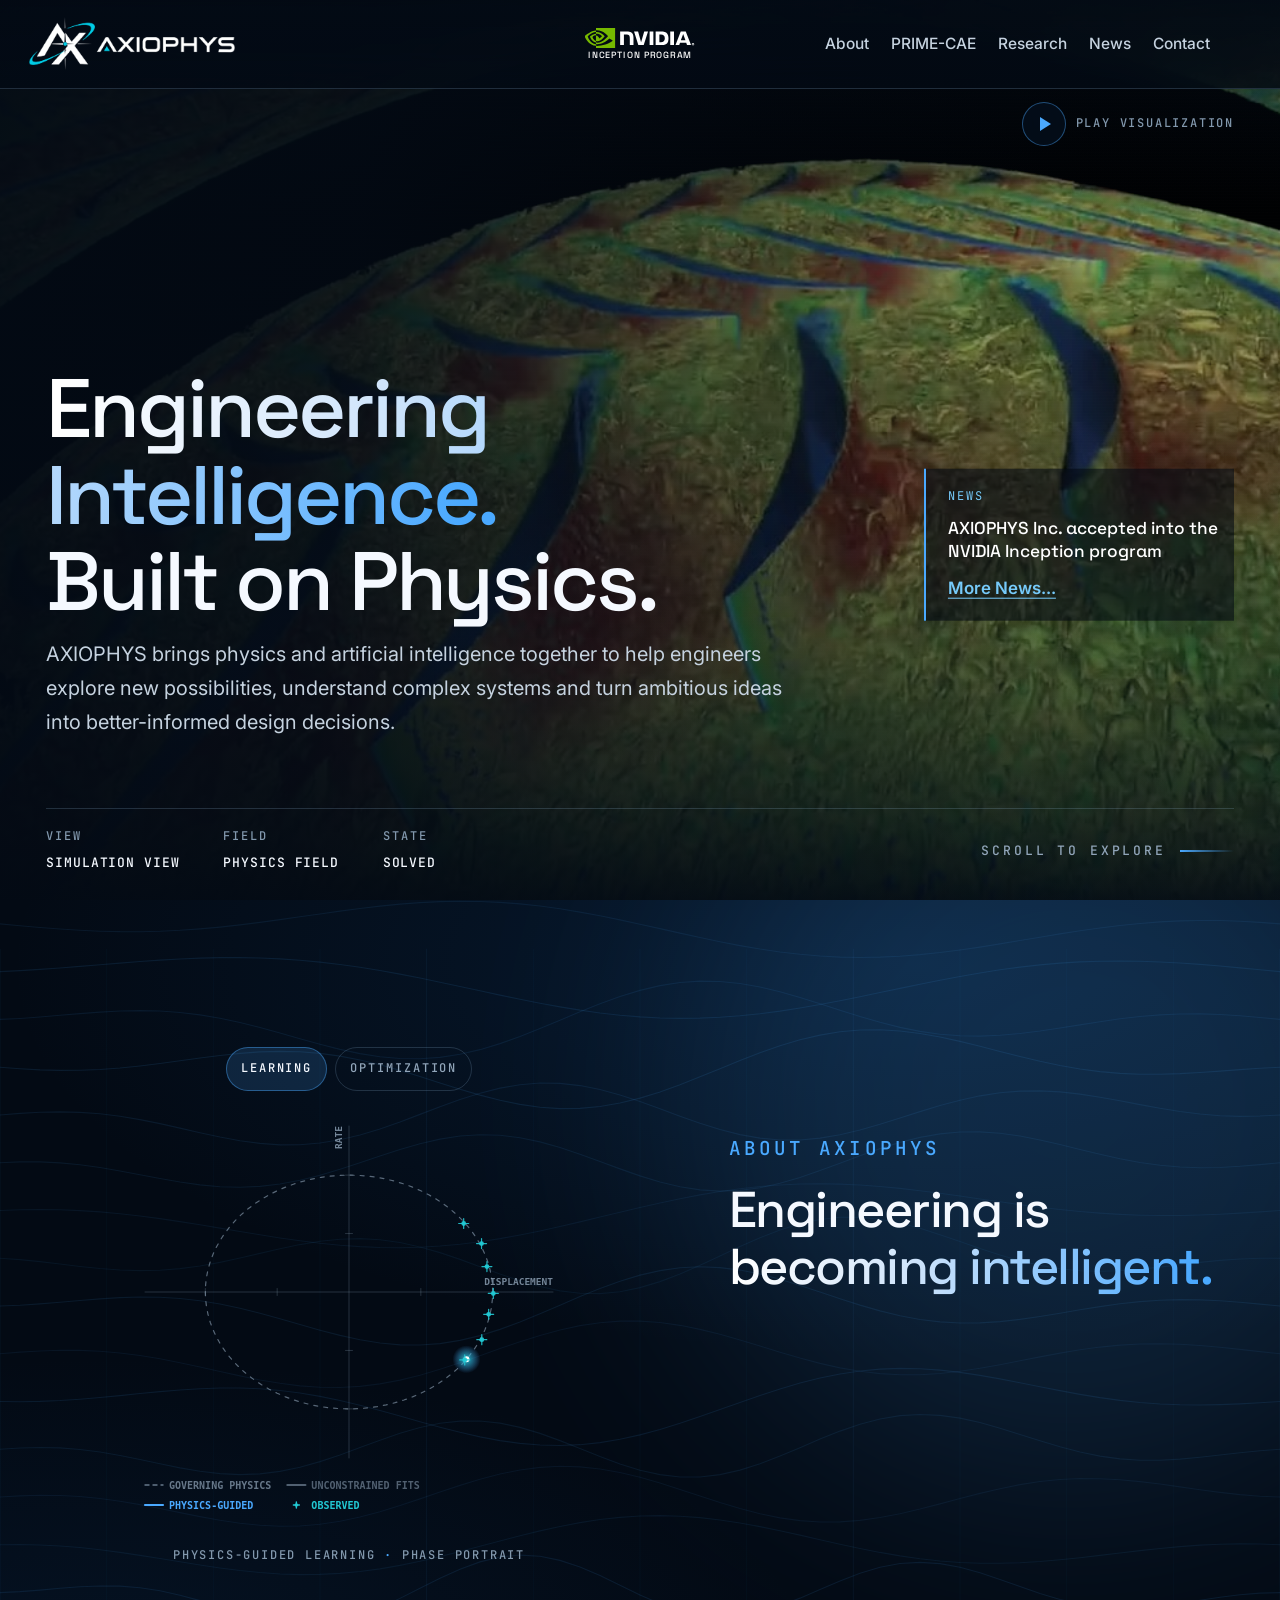
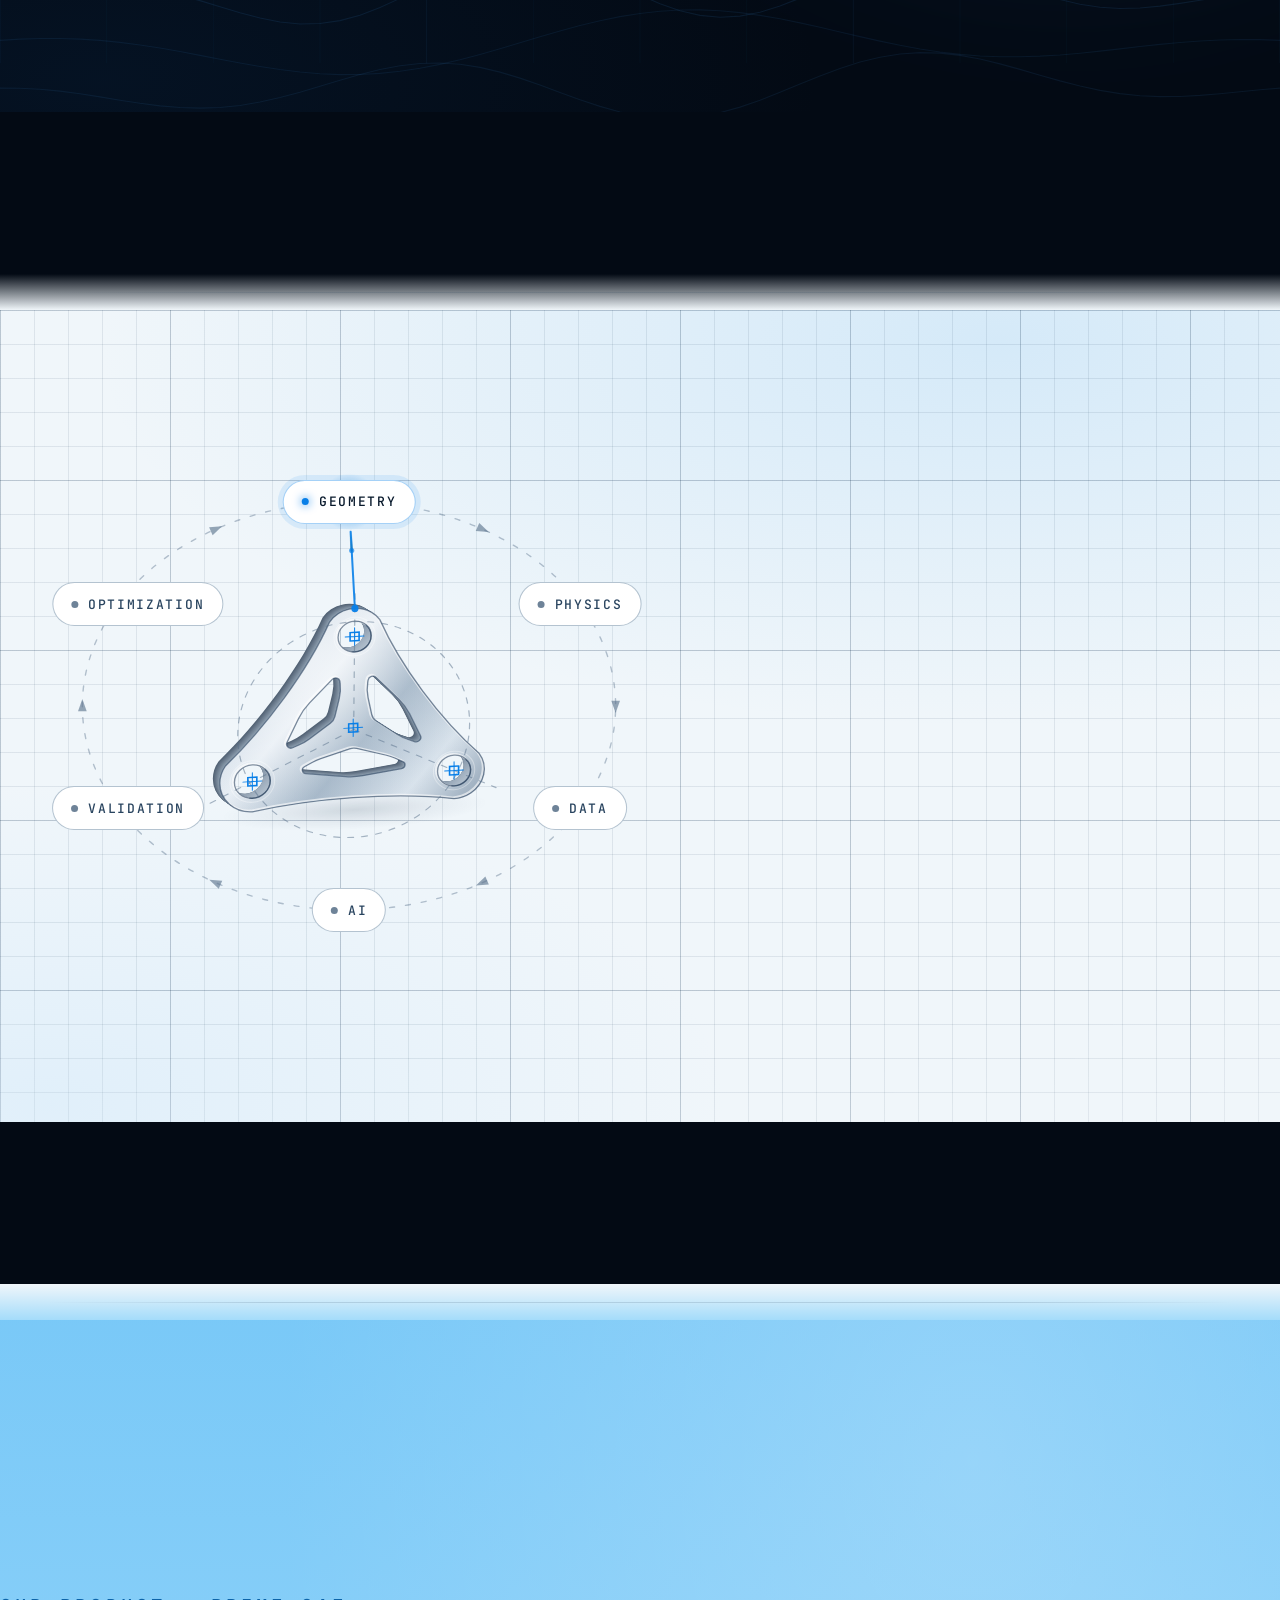
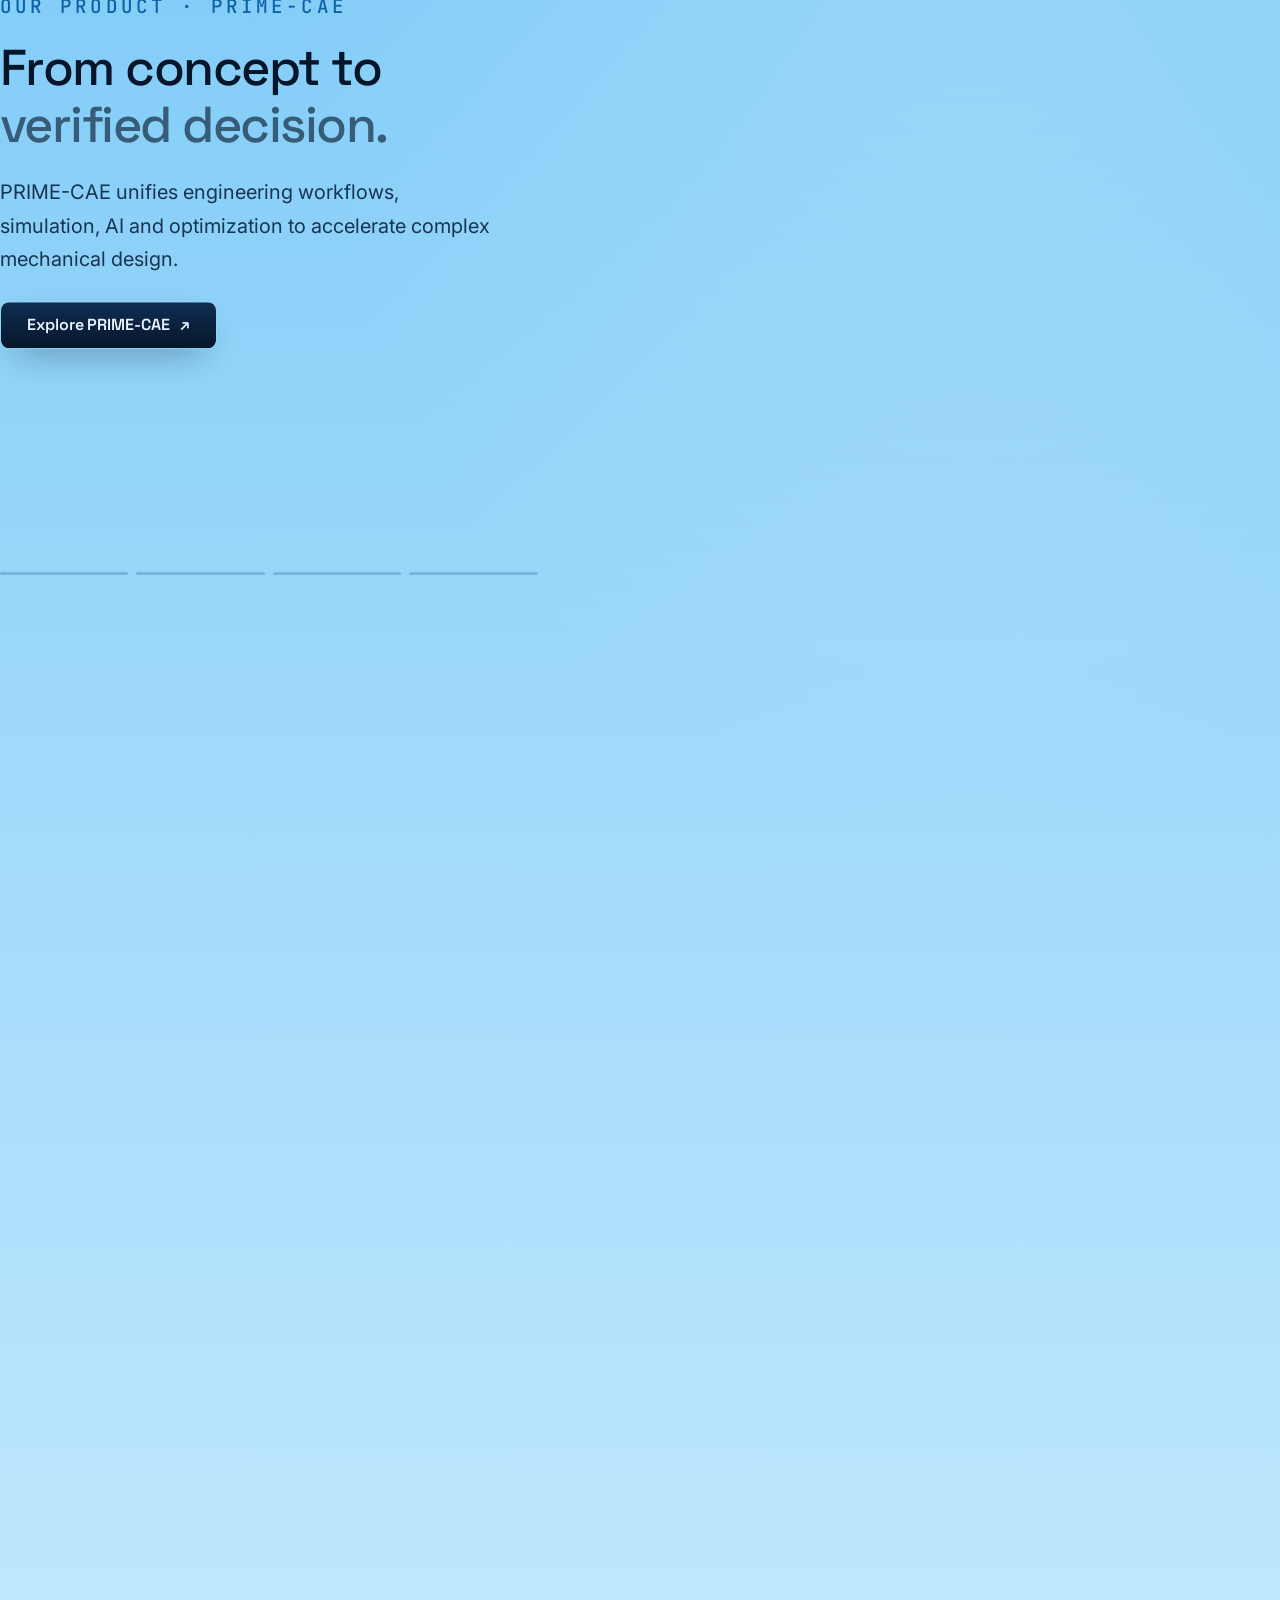
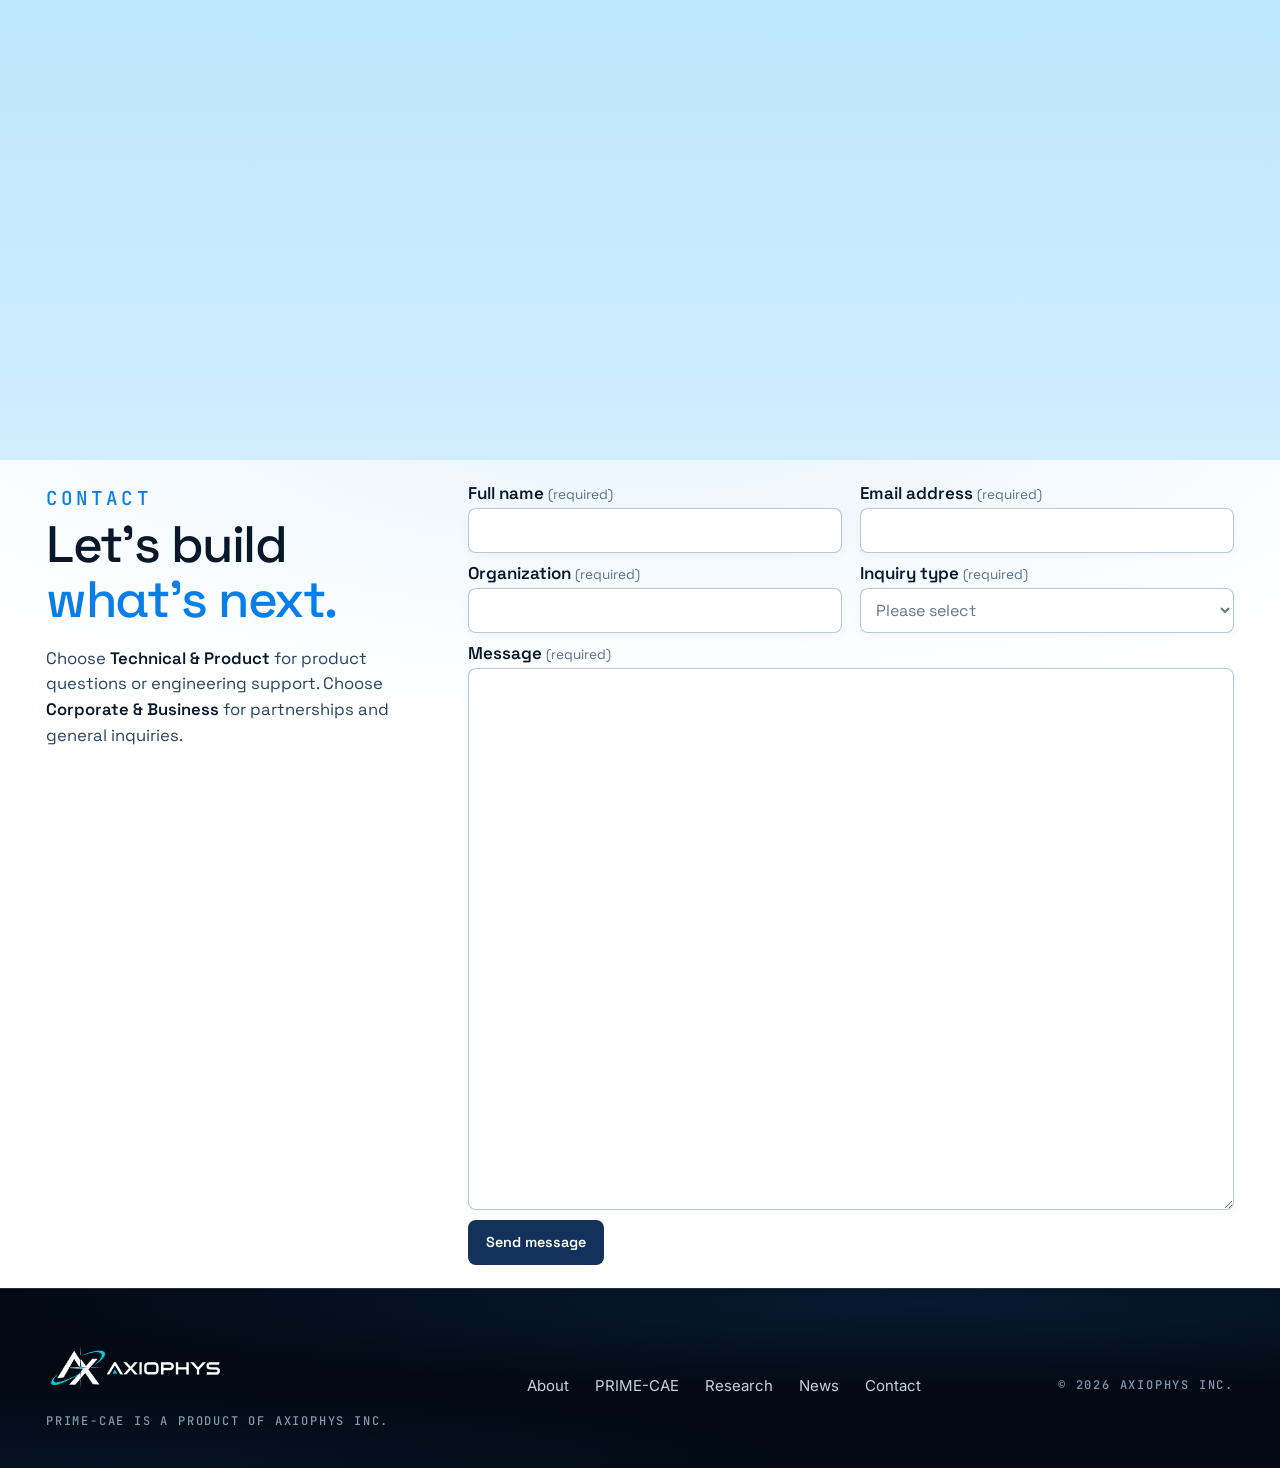
==== commit 5b275e90: "Launch AXIOPHYS Science Gazette research section" ====
--- a/index.html
+++ b/index.html
@@ -73,7 +73,7 @@
 <link rel="preload" as="image" href="media/hero-field-poster.jpg">
 <link rel="stylesheet" href="css/axiophys.css?v=static-contact-1">
 <link rel="stylesheet" href="css/contact-form.css?v=7">
-<link rel="stylesheet" href="css/missions.css?v=2">
+<link rel="stylesheet" href="css/missions.css?v=3">
 </head>
 
 <body>
@@ -101,10 +101,10 @@
 
     <nav class="nav__links" id="navLinks" aria-label="Primary">
       <a class="nav__a" href="#about">About</a>
-      <a class="nav__a" href="#layer">Platform</a>
-      <a class="nav__a" href="#products">Product</a>
+      <a class="nav__a" href="#layer">PRIME-CAE</a>
+      <a class="nav__a" href="research.html">Research</a>
       <a class="nav__a" href="news.html">News</a>
-      <a class="nav__a" href="#access">Contact Us</a>
+      <a class="nav__a" href="#access">Contact</a>
       <span class="nav__ind" id="navInd" aria-hidden="true"></span>
     </nav>
 
@@ -119,10 +119,10 @@
 
 <div class="menu" id="menu" data-env="navy">
   <a href="#about">About</a>
-  <a href="#layer">Platform</a>
-  <a href="#products">Product</a>
+  <a href="#layer">PRIME-CAE</a>
+  <a href="research.html">Research</a>
   <a href="news.html">News</a>
-  <a href="#access">Contact Us</a>
+  <a href="#access">Contact</a>
 </div>
 
 <main id="top">
@@ -250,7 +250,9 @@
       <p class="t-lede">PRIME-CAE unifies engineering workflows, simulation, AI and optimization to accelerate complex mechanical design.</p>
       <a class="btn btn--primary" href="https://www.prime-cae.com/" target="_blank" rel="noopener">Explore PRIME-CAE <span aria-hidden="true">↗</span></a>
     </div>
-    <div class="mission-slides">
+    <div class="mission-visual">
+      <p class="mission-visual__title t-meta">What we optimize?</p>
+      <div class="mission-slides">
       <article class="mission-slide" data-mission-slide>
         <figure class="mission-slide__art"><img src="assets/missions/resources.jpg" alt="Conceptual illustration of shared engineering computation" width="1672" height="941" loading="lazy"><figcaption class="mission-slide__copy"><h3 class="fam__title">Computational resources</h3>
           <p class="t-small">Share and govern computing capacity so engineering teams can use it more efficiently.</p></figcaption></figure>
@@ -267,6 +269,7 @@
         <figure class="mission-slide__art"><img src="assets/missions/design.jpg" alt="Conceptual topology-optimized engineering design" width="1672" height="941" loading="lazy"><figcaption class="mission-slide__copy"><h3 class="fam__title">Design</h3>
           <p class="t-small">Explore broader design spaces and evaluate better performing structures and systems.</p></figcaption></figure>
       </article>
+      </div>
     </div>
     <div class="mission-progress" aria-hidden="true"><i></i><i></i><i></i><i></i></div>
   </div>
@@ -303,17 +306,13 @@
       <img class="foot__logo axiophys-logo" src="assets/axiophys-logo-transparent.png" alt="AXIOPHYS" width="1200" height="358">
       <p class="t-micro" style="margin-top:var(--s-4)">PRIME-CAE is a product of AXIOPHYS Inc.</p>
     </div>
-    <nav class="foot__links" aria-label="Footer">
-      <a href="#layer">Platform</a>
-      <a href="#products">Product</a>
-      <a href="#access">Contact Us</a>
-    </nav>
+    <nav class="foot__links" aria-label="Footer"><a href="index.html#about">About</a> <a href="index.html#layer">PRIME-CAE</a> <a href="research.html">Research</a> <a href="news.html">News</a> <a href="index.html#access">Contact</a></nav>
     <span class="t-micro">© <span id="year">2026</span> AXIOPHYS Inc.</span>
   </div>
 </footer>
 </main>
 
-<script src="js/prime.bundle.js?v=missions-2" defer></script>
+<script src="js/prime.bundle.js?v=missions-3" defer></script>
 <script src="js/contact.js?v=1" defer></script>
 <noscript>
   <style>.hero__poster{opacity:1!important}</style>
--- a/css/missions.css
+++ b/css/missions.css
@@ -5,6 +5,9 @@
 .mission-art{aspect-ratio:1672/941;max-height:none;background:#071c31}
 .mission-art img{display:block;width:100%;height:100%;object-fit:cover}
 .mission-stage{display:grid;gap:clamp(28px,4vw,56px)}
+.mission-visual{display:grid;gap:clamp(12px,1.6svh,18px);min-width:0}
+.mission-visual__title{font-family:var(--font-sans);font-size:clamp(1rem,1.5vw,1.25rem);
+  font-weight:500;letter-spacing:-.025em;text-transform:none;color:var(--env-accent)}
 .mission-slides{display:grid;grid-template-columns:repeat(2,minmax(0,1fr));gap:clamp(14px,1.5vw,24px)}
 .mission-slide{display:block}
 .mission-slide__copy{display:block;padding:18px 22px 20px}
@@ -25,14 +28,17 @@
     height:100svh;display:block}
   .mission-story-ready #products .mission-intro{position:absolute;left:0;top:50%;
     width:42%;z-index:1;transform:translateY(-50%)}
-  .mission-story-ready #products .mission-slides{position:absolute;inset:0;display:block}
-  .mission-story-ready #products .mission-slide{position:absolute;inset:0;display:block;
+  .mission-story-ready #products .mission-visual{position:absolute;right:0;top:50%;
+    width:min(58%,760px,calc(160svh - 525px));transform:translateY(-50%)}
+  .mission-story-ready #products .mission-slides{position:relative;display:grid;
+    grid-template-columns:minmax(0,1fr);gap:0}
+  .mission-story-ready #products .mission-slide{grid-area:1/1;display:block;
     padding:0;border:0;background:none;opacity:0;visibility:hidden}
   .mission-story-ready #products .mission-slide__copy{position:static;width:100%;padding:20px 24px 24px}
   .mission-story-ready #products .mission-slide__copy .t-small{max-width:none;font-size:var(--fs-lede);line-height:1.5}
-  .mission-story-ready #products .mission-slide__art{position:absolute;right:0;top:50%;
-    width:min(58%,760px,calc(160svh - 480px));
-    transform:translateY(-50%)}
+  .mission-story-ready #products .mission-slide__art{display:flex;flex-direction:column;
+    width:100%;height:100%}
+  .mission-story-ready #products .mission-slide__copy{flex:1}
   .mission-story-ready #products .mission-progress{position:absolute;left:0;bottom:clamp(28px,5svh,50px);
     display:flex;gap:8px;width:42%}
   .mission-story-ready #products .mission-progress i{display:block;flex:1;height:3px;border-radius:3px;
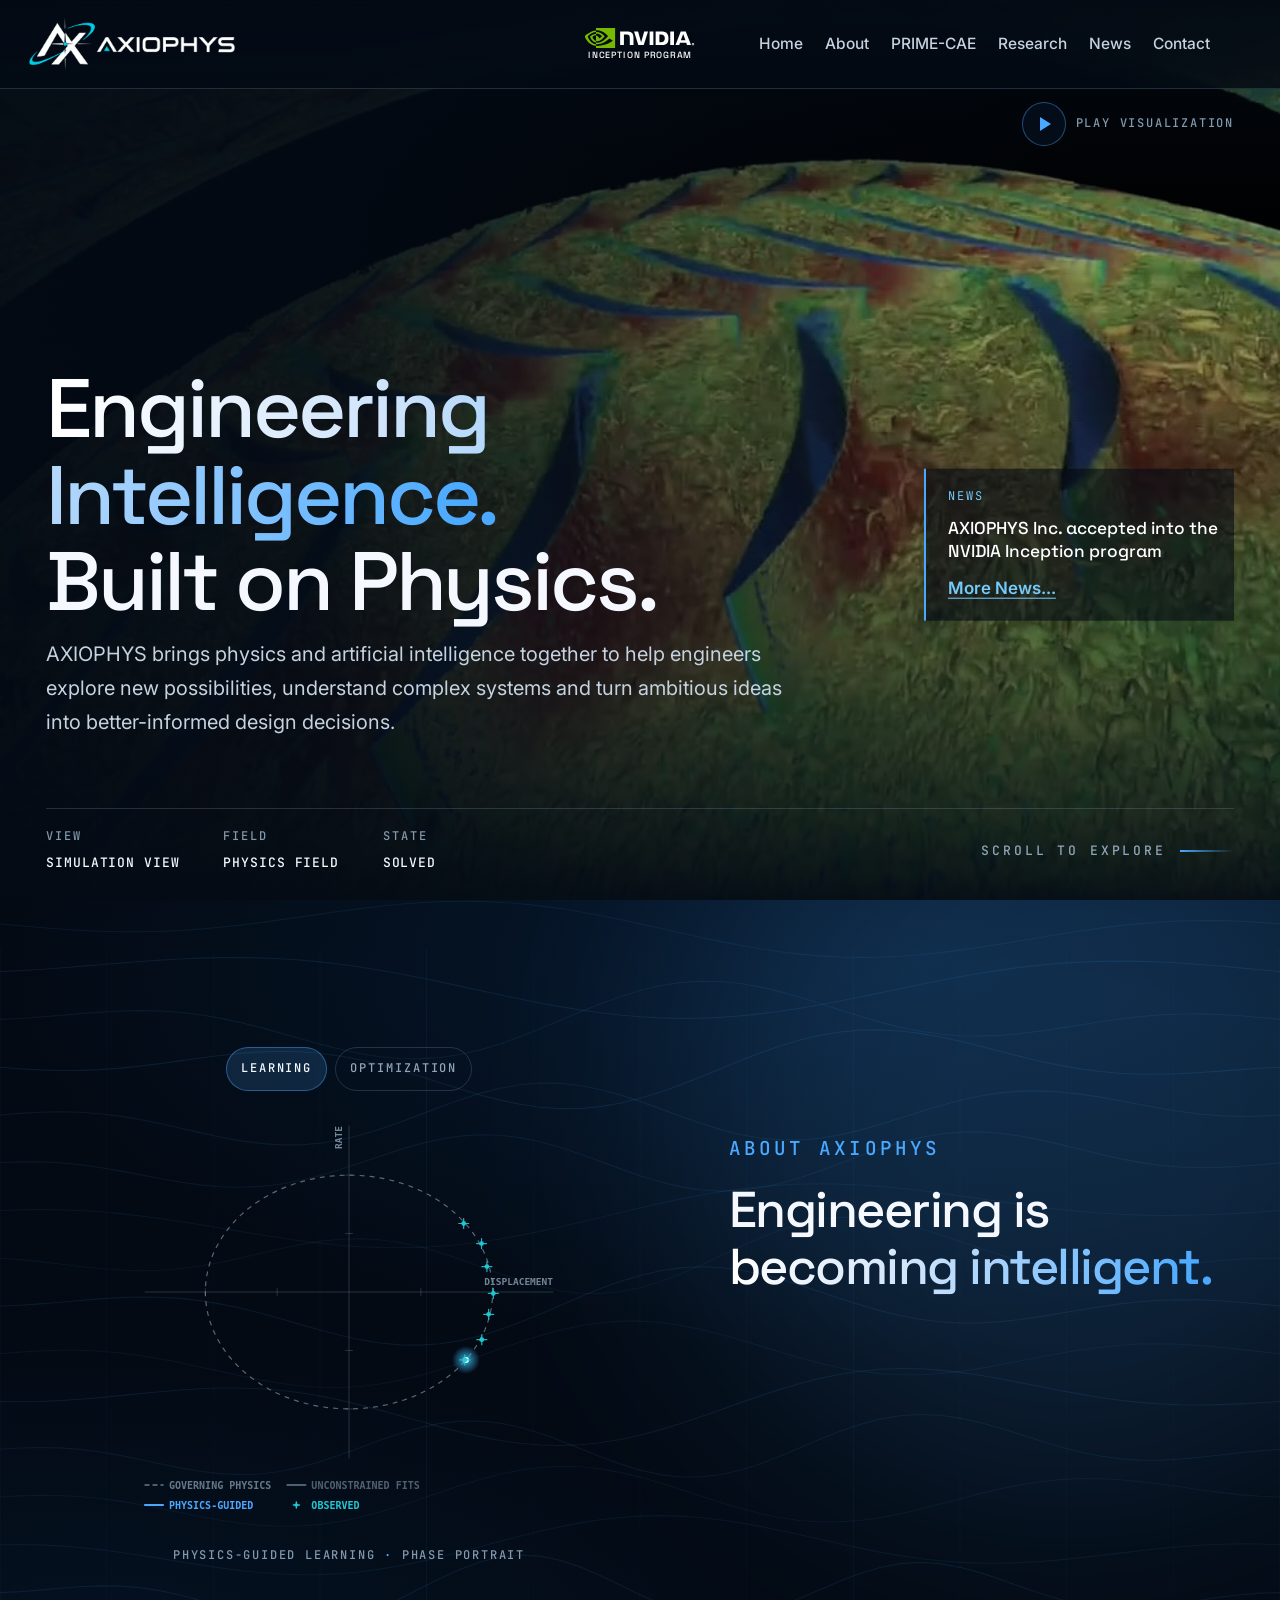
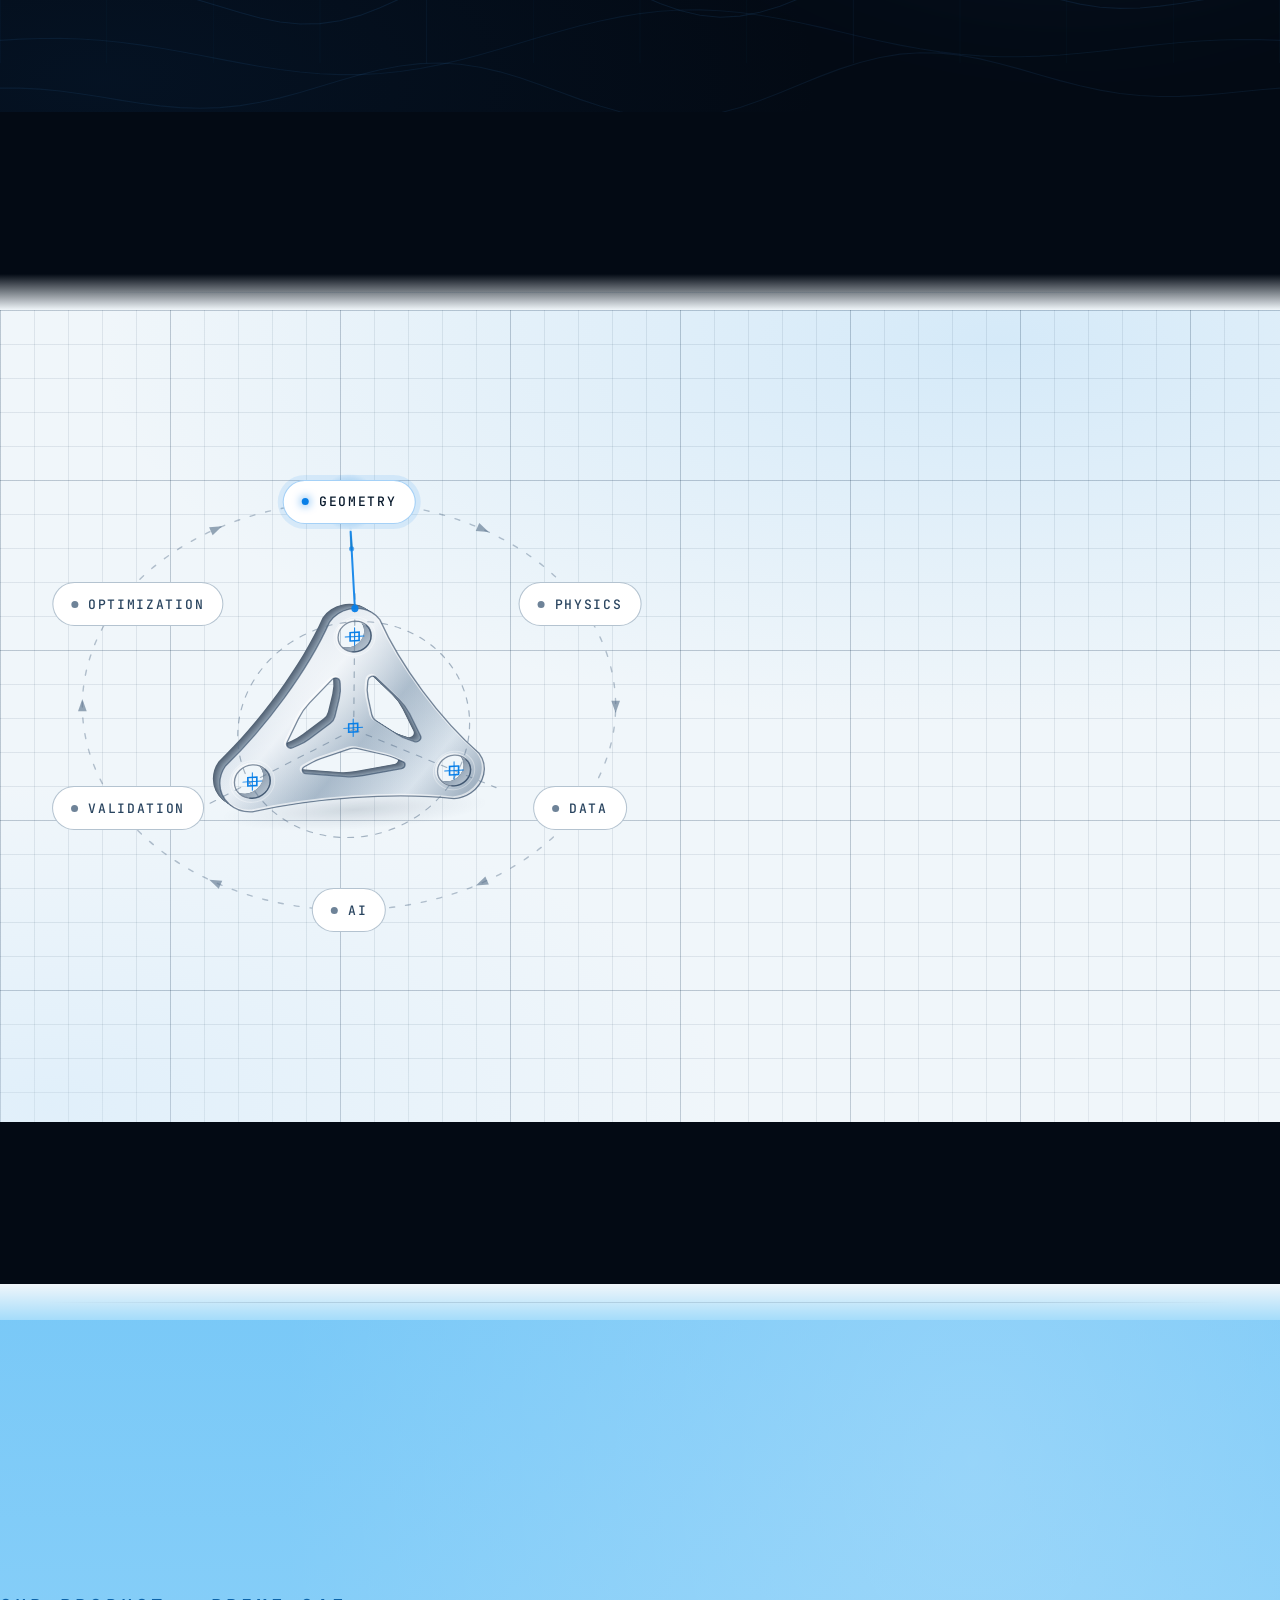
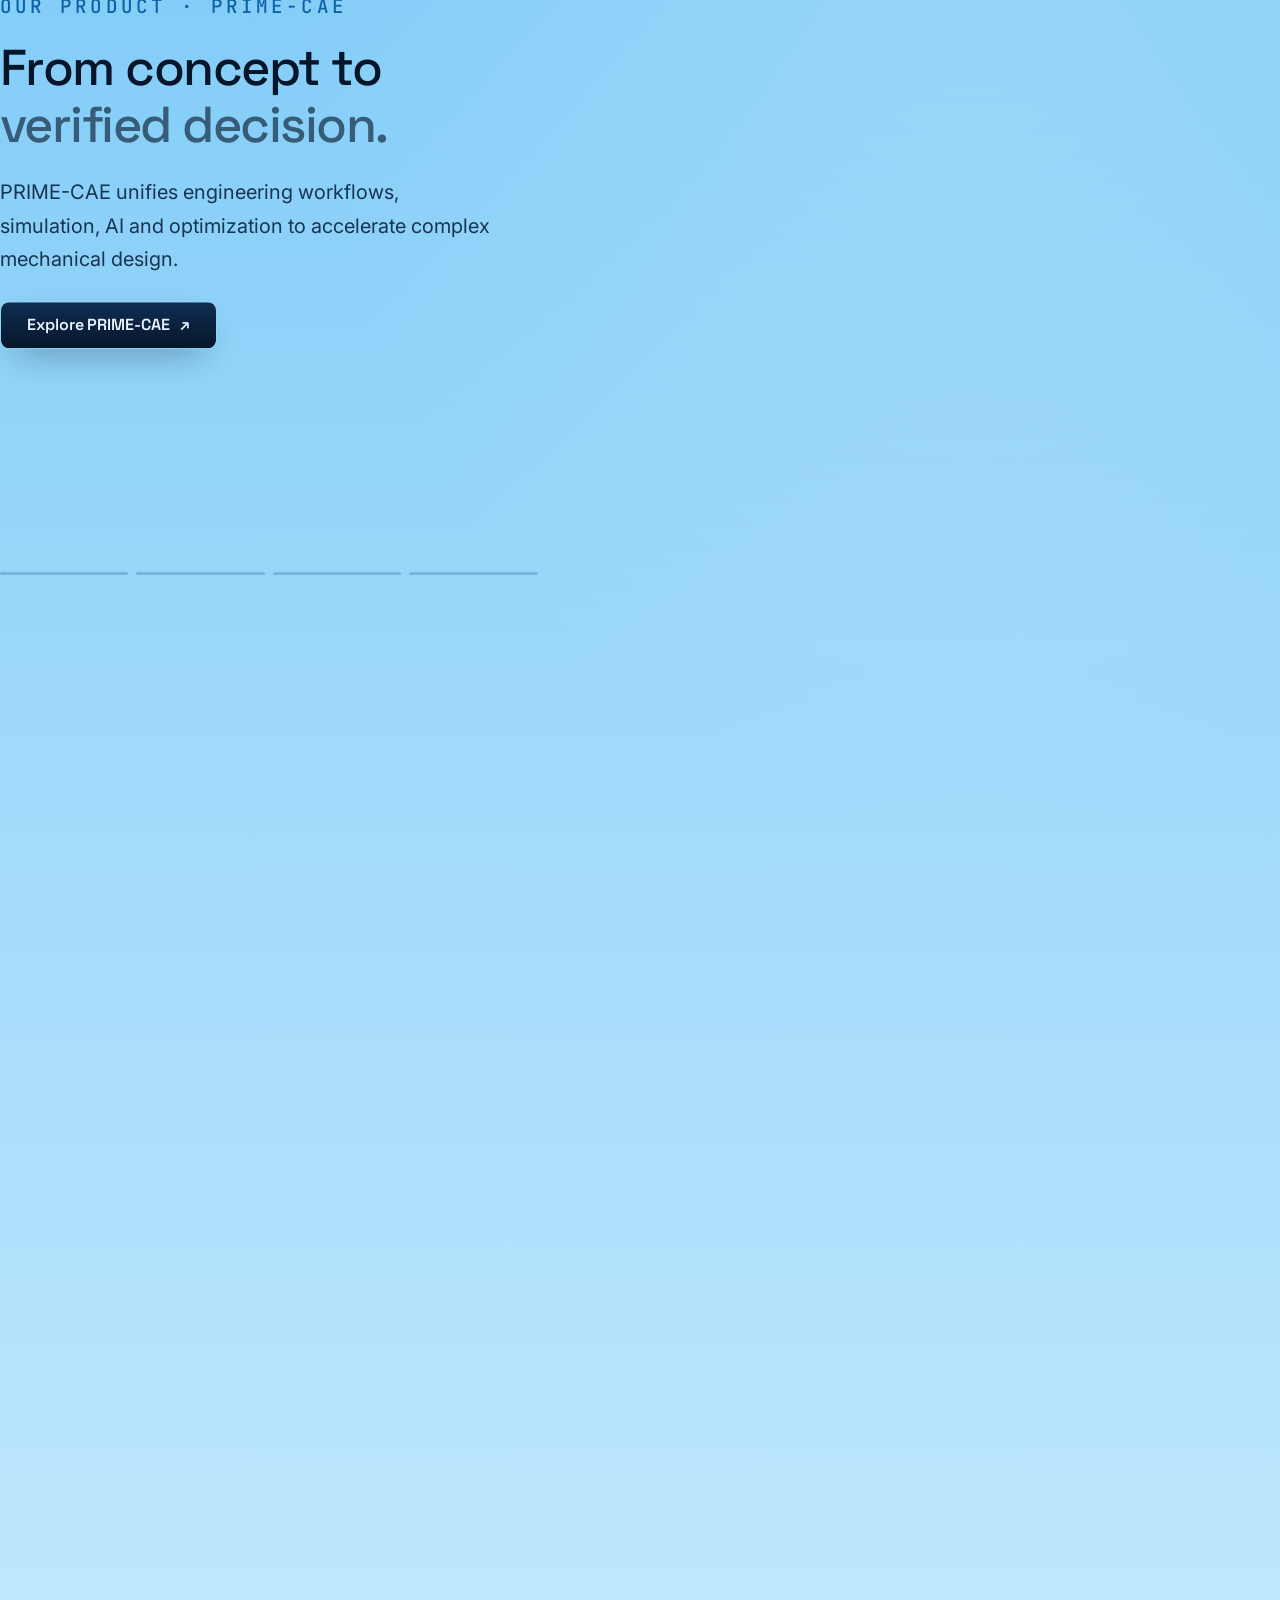
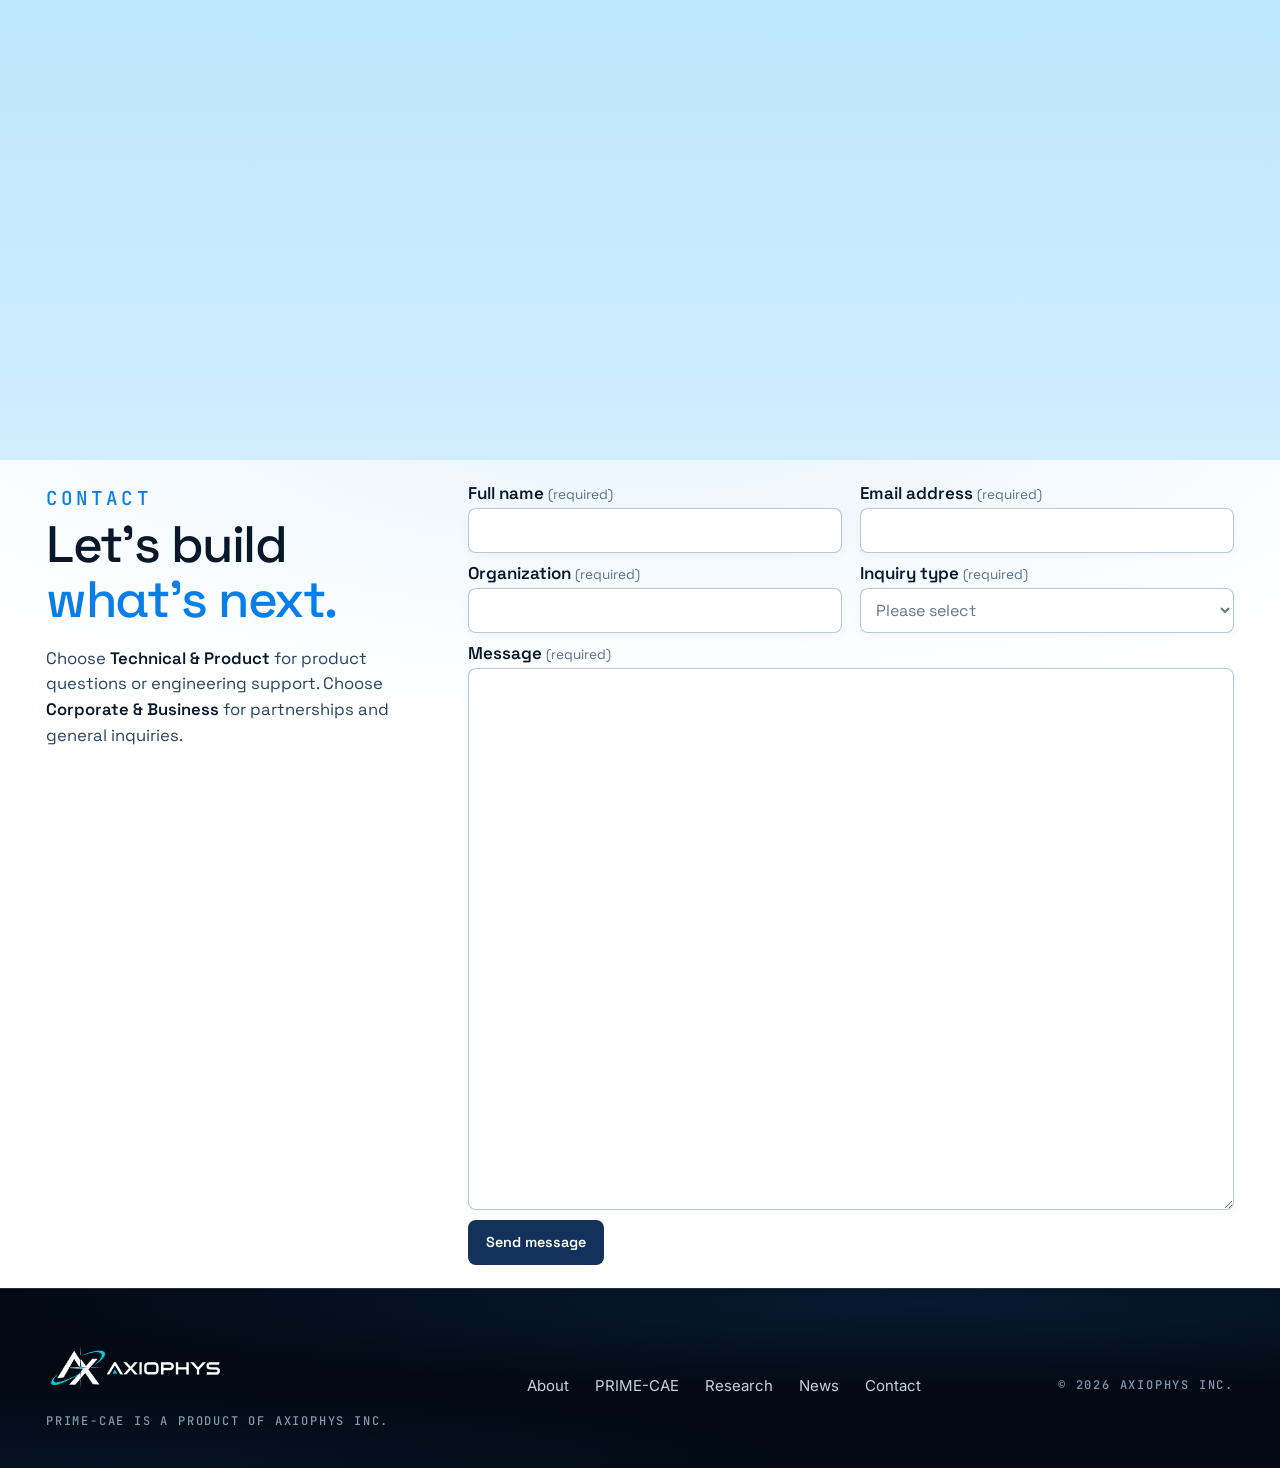
==== commit bf5ec013: "Add Home to AXIOPHYS navigation" ====
--- a/index.html
+++ b/index.html
@@ -100,6 +100,7 @@
     </div>
 
     <nav class="nav__links" id="navLinks" aria-label="Primary">
+      <a class="nav__a" href="https://axiophys.com/">Home</a>
       <a class="nav__a" href="#about">About</a>
       <a class="nav__a" href="#layer">PRIME-CAE</a>
       <a class="nav__a" href="research.html">Research</a>
@@ -118,6 +119,7 @@
 </header>
 
 <div class="menu" id="menu" data-env="navy">
+  <a href="https://axiophys.com/">Home</a>
   <a href="#about">About</a>
   <a href="#layer">PRIME-CAE</a>
   <a href="research.html">Research</a>
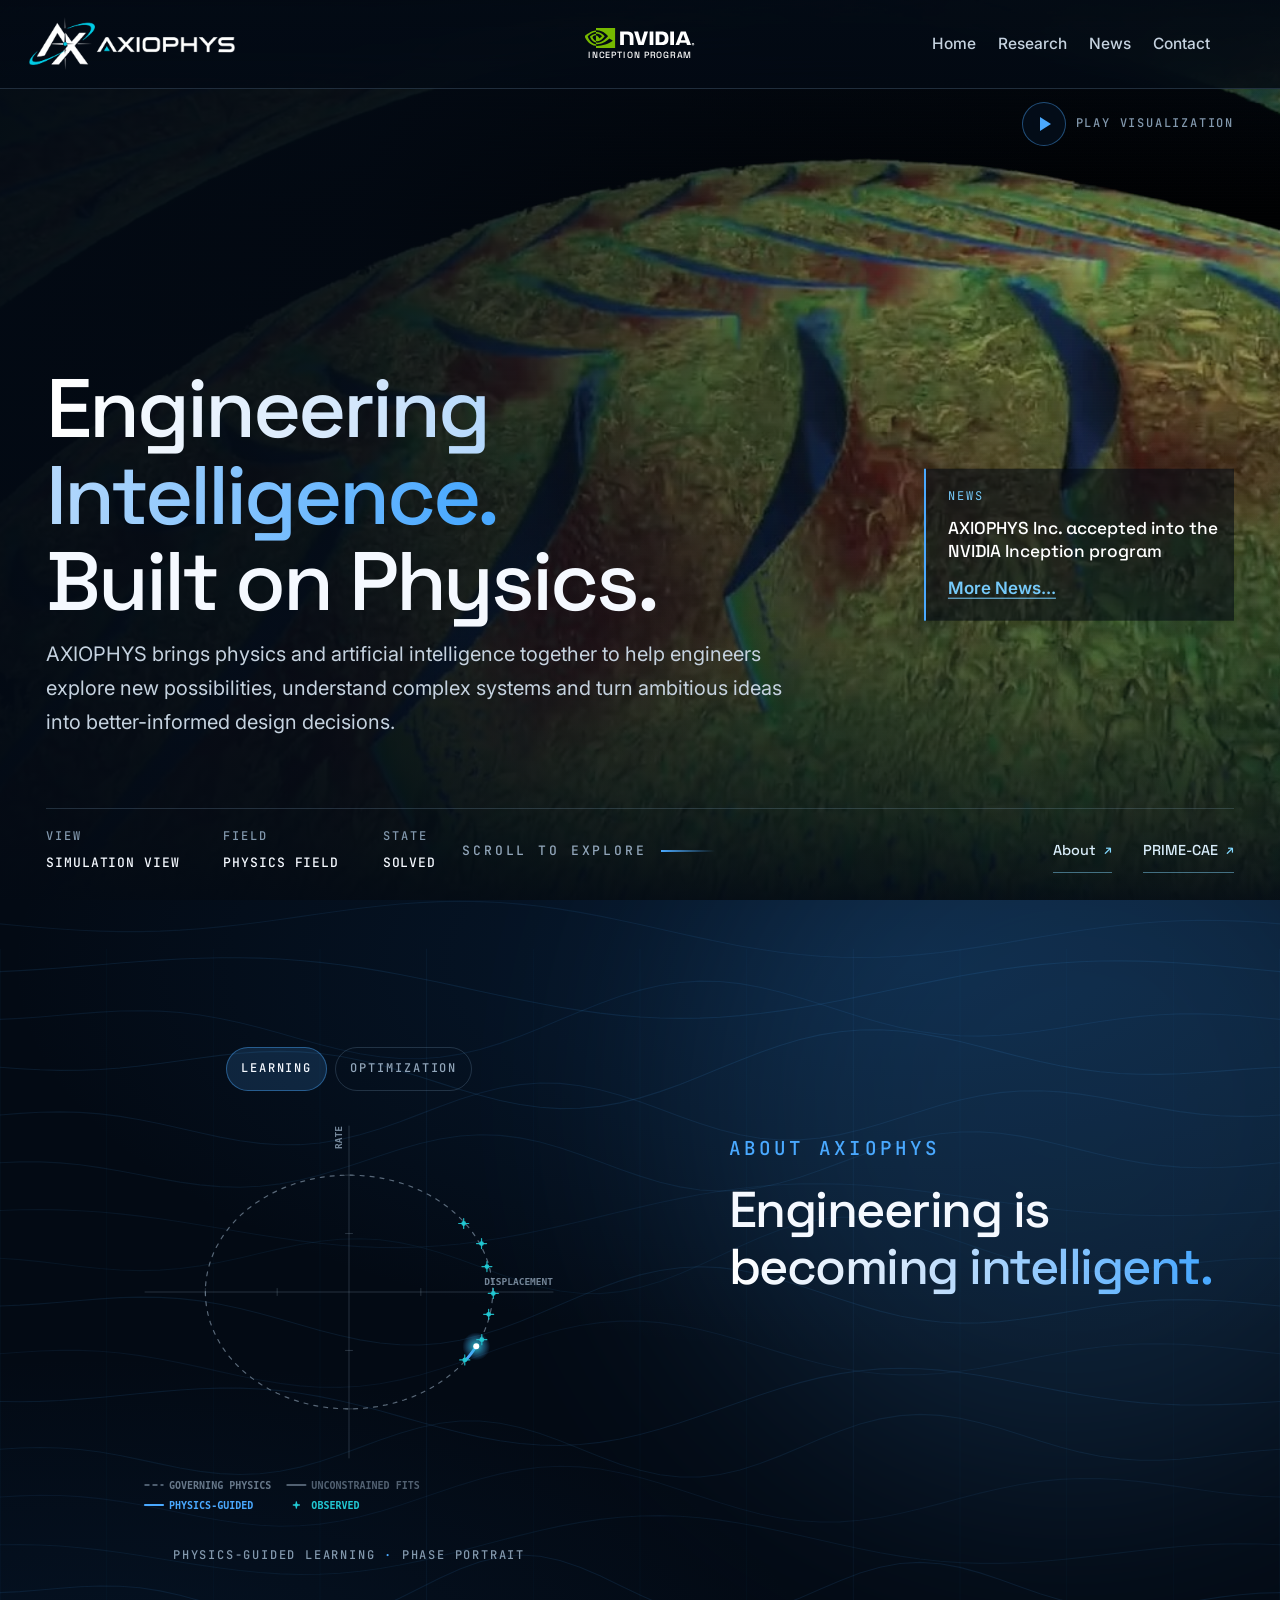
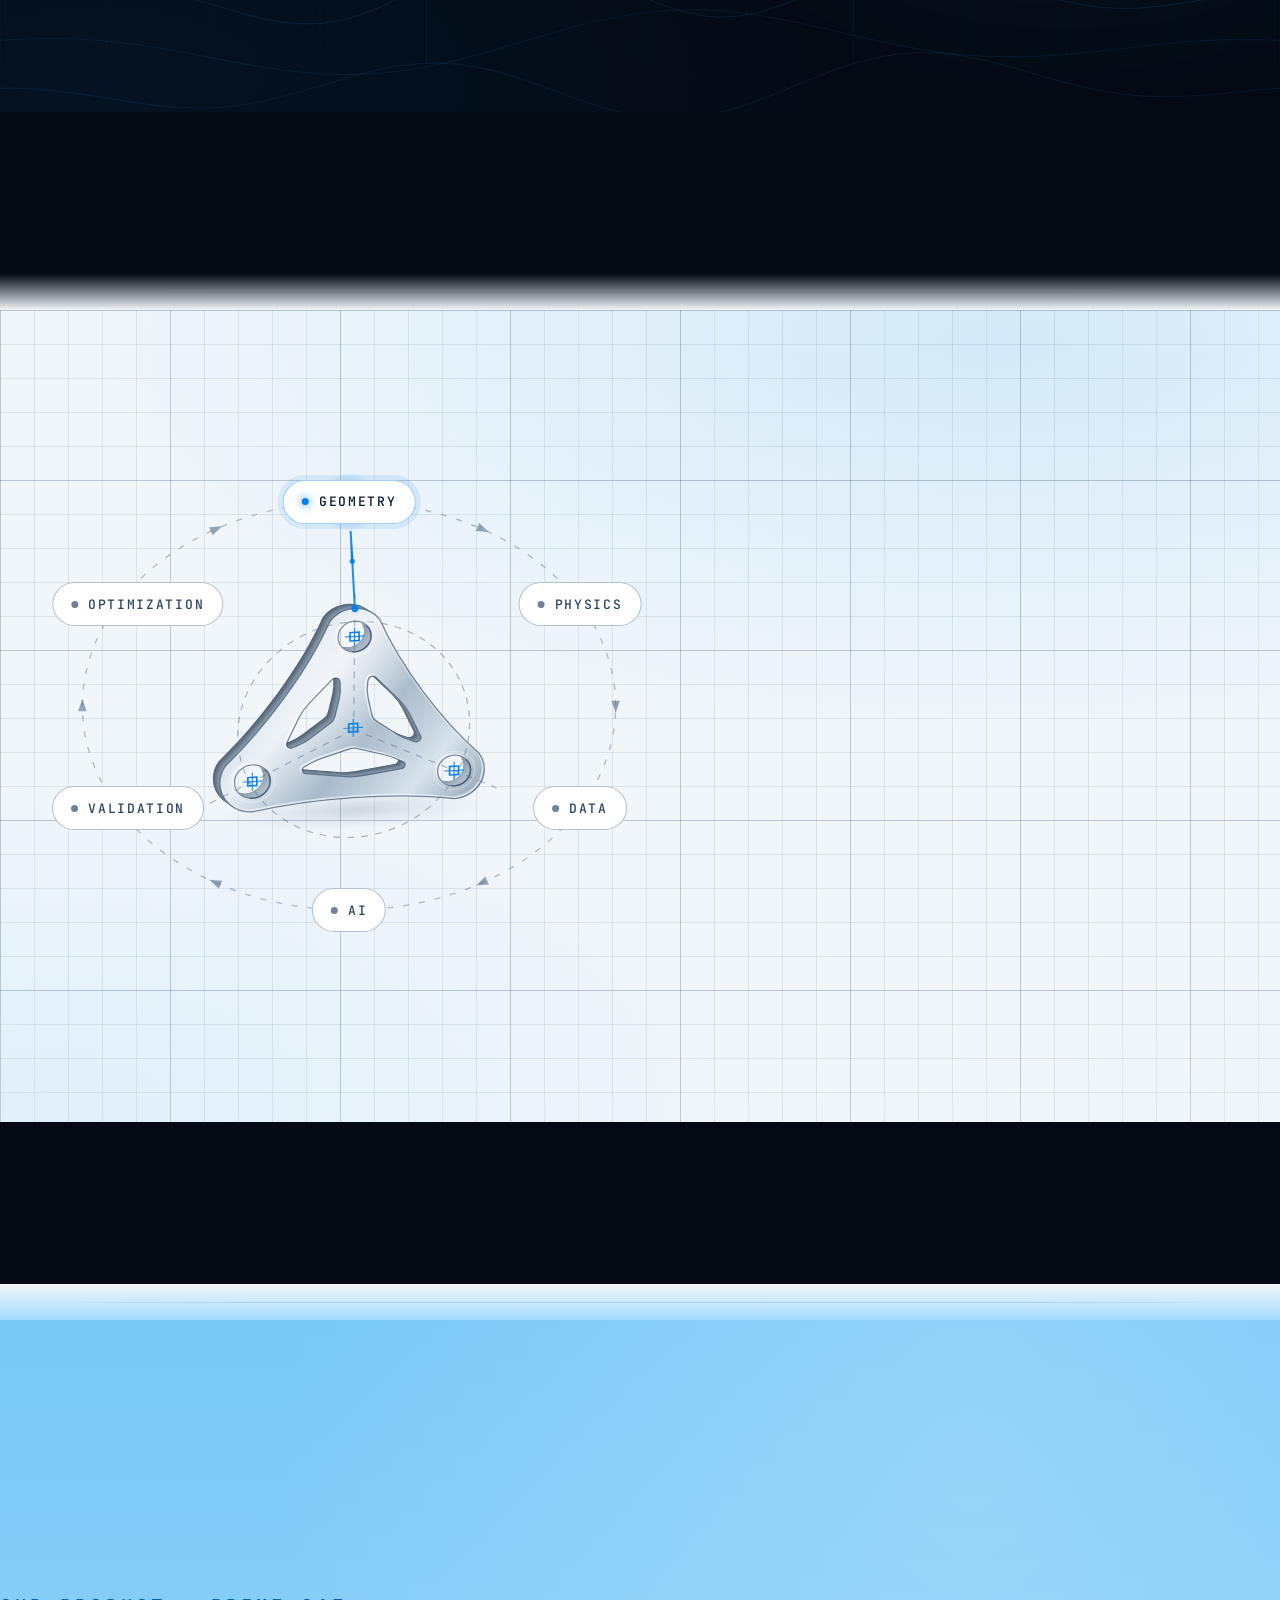
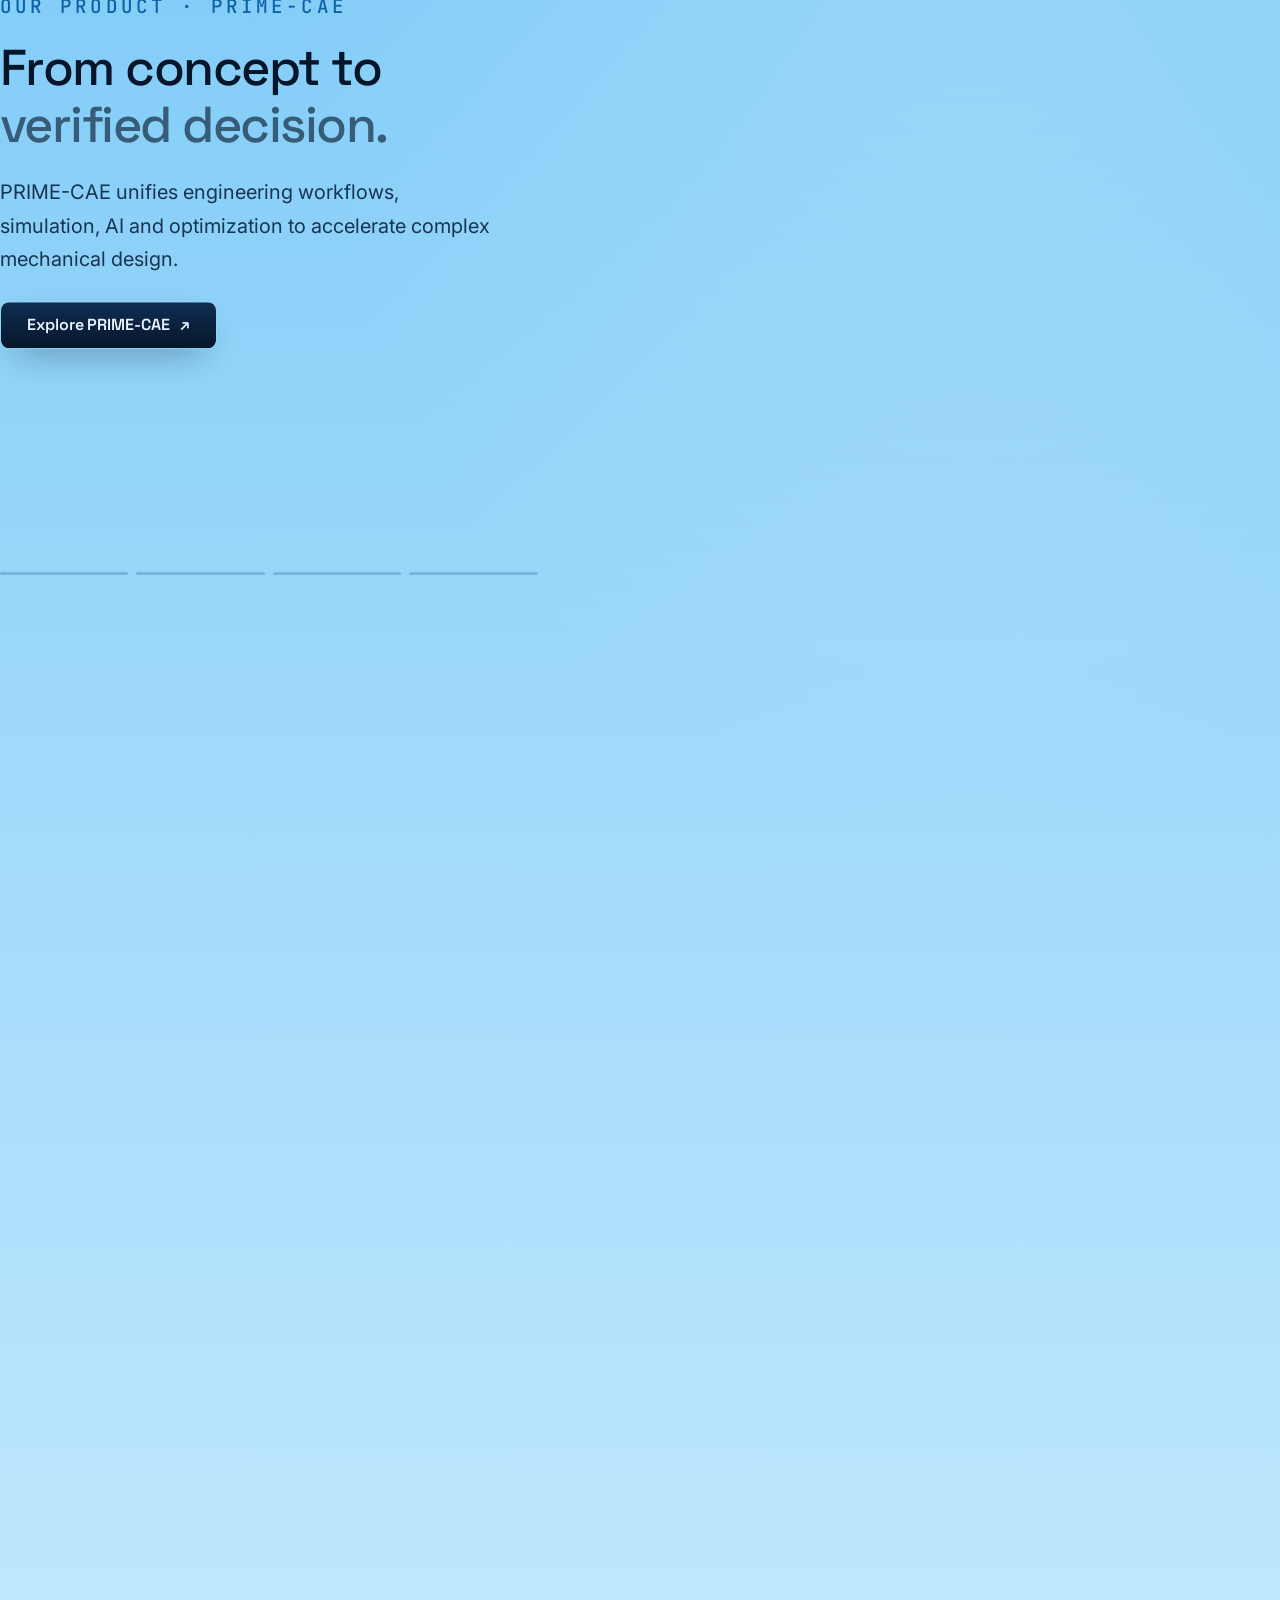
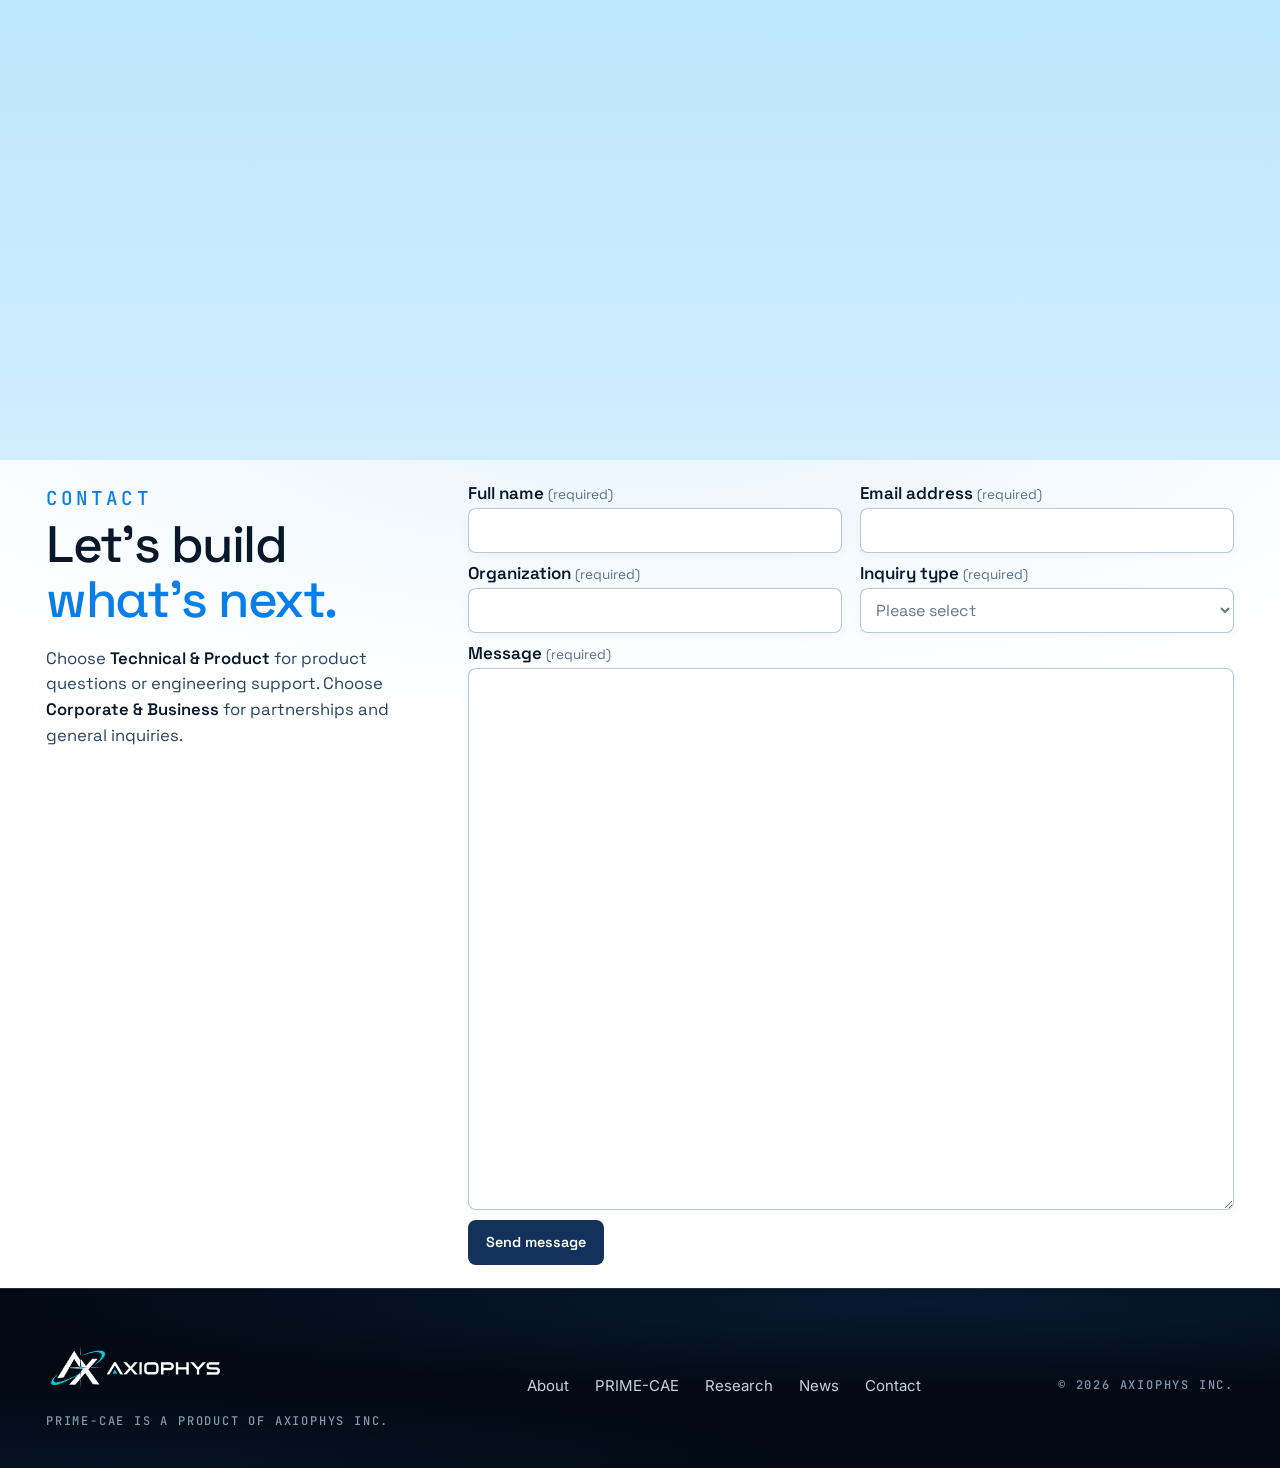
==== commit f008b1ec: "Move home links to hero and Gazette tabs into hero band" ====
--- a/index.html
+++ b/index.html
@@ -71,7 +71,7 @@
 <link rel="stylesheet" href="css/mobile.css?v=mobile-menu-right-1">
 
 <link rel="preload" as="image" href="media/hero-field-poster.jpg">
-<link rel="stylesheet" href="css/axiophys.css?v=static-contact-1">
+<link rel="stylesheet" href="css/axiophys.css?v=hero-rail-1">
 <link rel="stylesheet" href="css/contact-form.css?v=7">
 <link rel="stylesheet" href="css/missions.css?v=3">
 </head>
@@ -101,8 +101,6 @@
 
     <nav class="nav__links" id="navLinks" aria-label="Primary">
       <a class="nav__a" href="https://axiophys.com/">Home</a>
-      <a class="nav__a" href="#about">About</a>
-      <a class="nav__a" href="#layer">PRIME-CAE</a>
       <a class="nav__a" href="research.html">Research</a>
       <a class="nav__a" href="news.html">News</a>
       <a class="nav__a" href="#access">Contact</a>
@@ -169,6 +167,10 @@
         <span>STATE<b>SOLVED</b></span>
       </div>
       <a class="scroll-cue" href="#about">Scroll to explore <i></i></a>
+      <nav class="hero__rail-links" aria-label="Explore AXIOPHYS">
+        <a href="#about">About <span aria-hidden="true">↗</span></a>
+        <a href="#layer">PRIME-CAE <span aria-hidden="true">↗</span></a>
+      </nav>
     </div>
   </div>
 </section>
--- a/css/axiophys.css
+++ b/css/axiophys.css
@@ -38,6 +38,12 @@
   gap:10px;
 }
 .hero .hero__manual button{width:44px;height:44px}
+.hero__rail-links{display:flex;align-items:center;gap:clamp(18px,2.4vw,36px);margin-left:auto}
+.hero__rail-links a{display:inline-flex;align-items:center;gap:8px;min-height:44px;white-space:nowrap;color:#d9edfa;font:500 clamp(.9rem,1vw,1.05rem)/1.3 var(--font-sans);border-bottom:1px solid rgba(131,216,255,.46);transition:color var(--t-fast),border-color var(--t-fast)}
+.hero__rail-links a:hover,.hero__rail-links a:focus-visible{color:#83d8ff;border-color:#83d8ff}
+.hero__rail-links a span{font-size:.9em;color:#83d8ff}
+@media(min-width:901px) and (max-width:1150px){.hero__rail .scroll-cue{display:none}}
+@media(max-width:900px){.hero__rail-links{order:-1;width:100%;justify-content:center;margin-left:0}.hero__rail .scroll-cue{margin-inline:auto}}
 
 .story-section{
   display:grid;
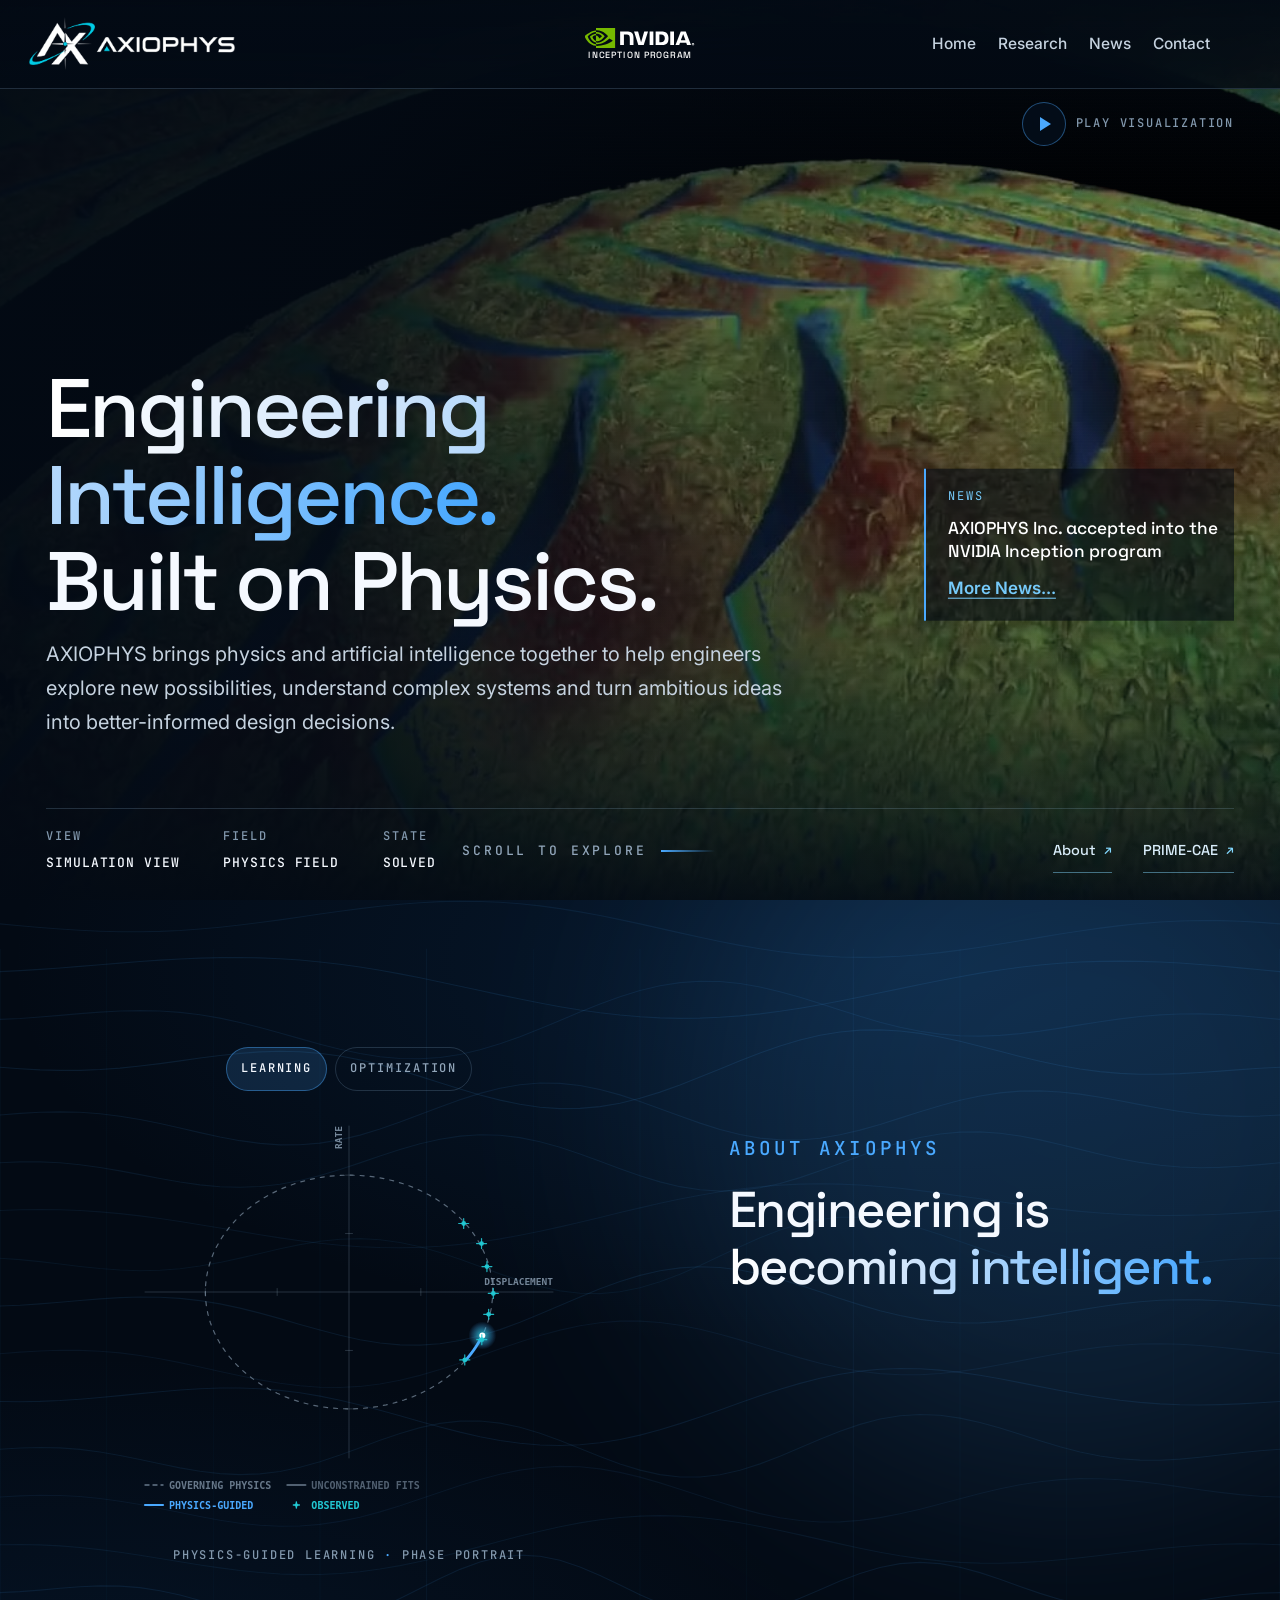
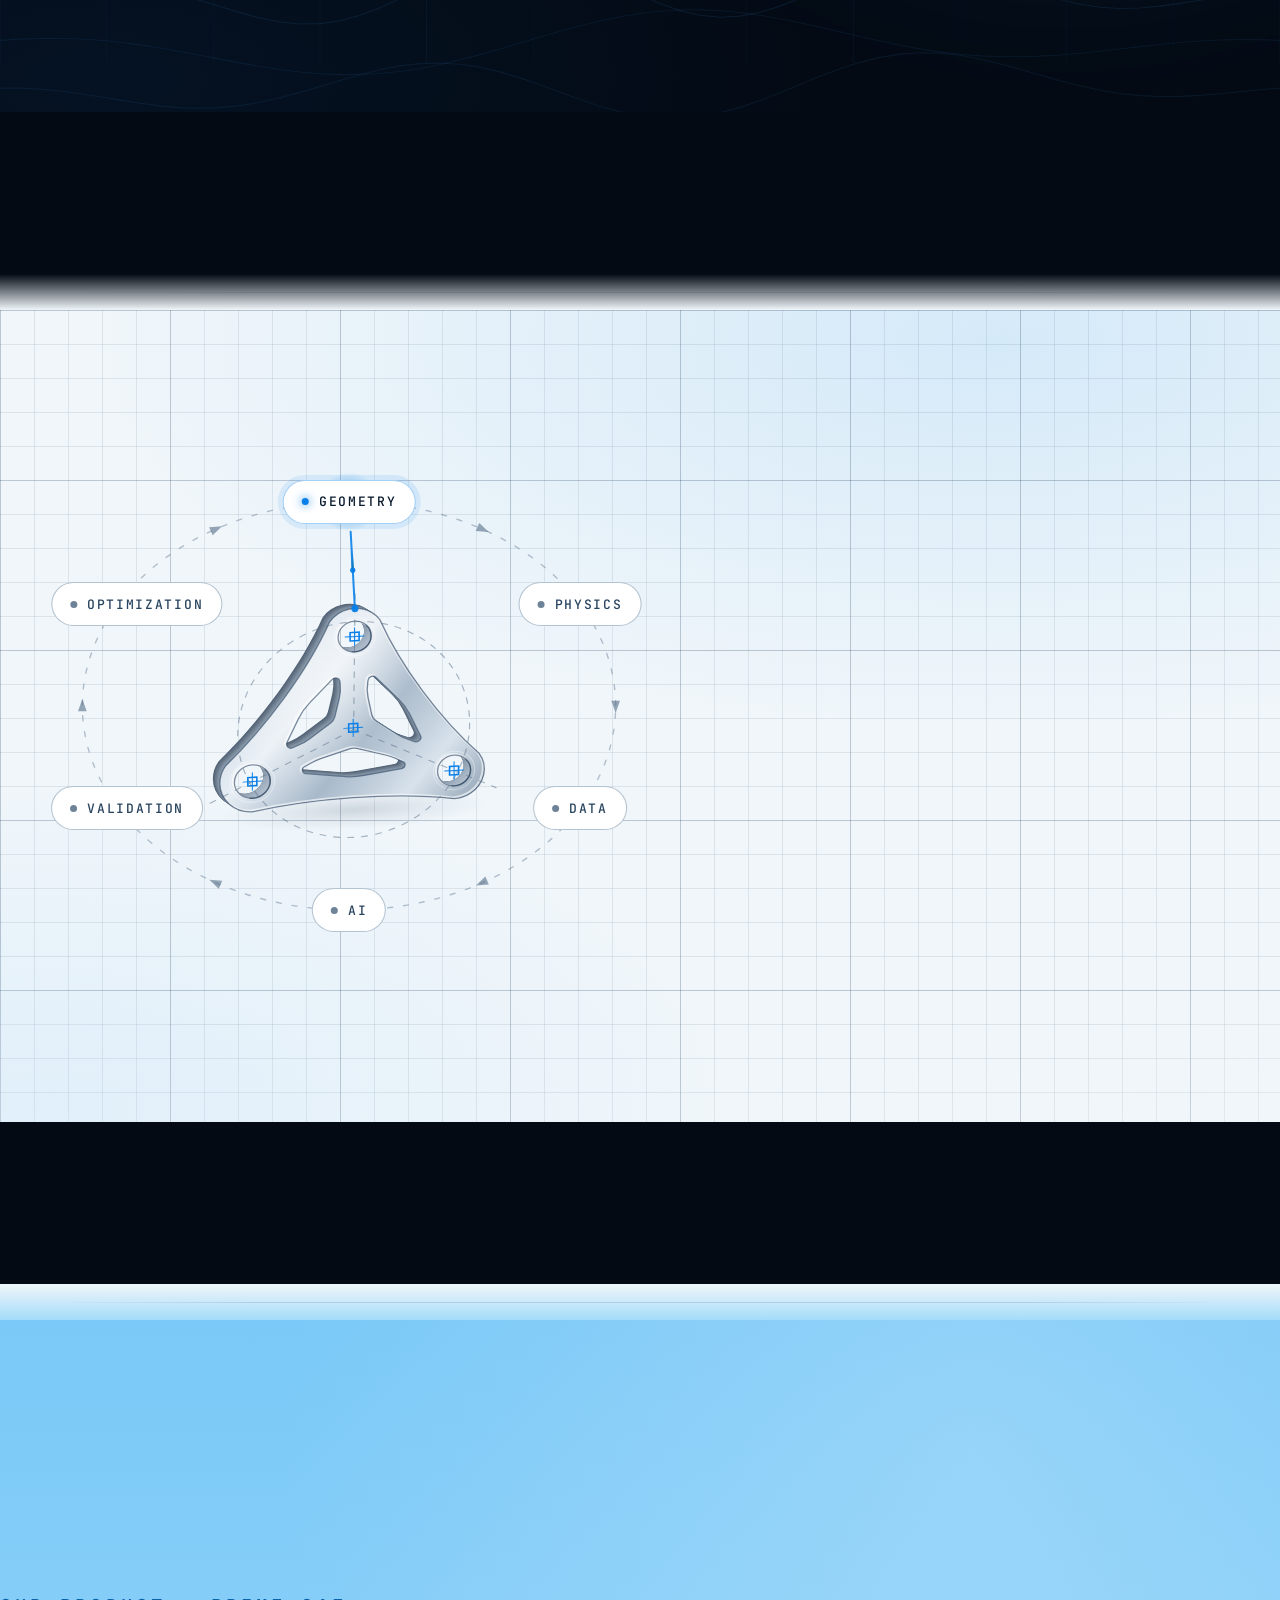
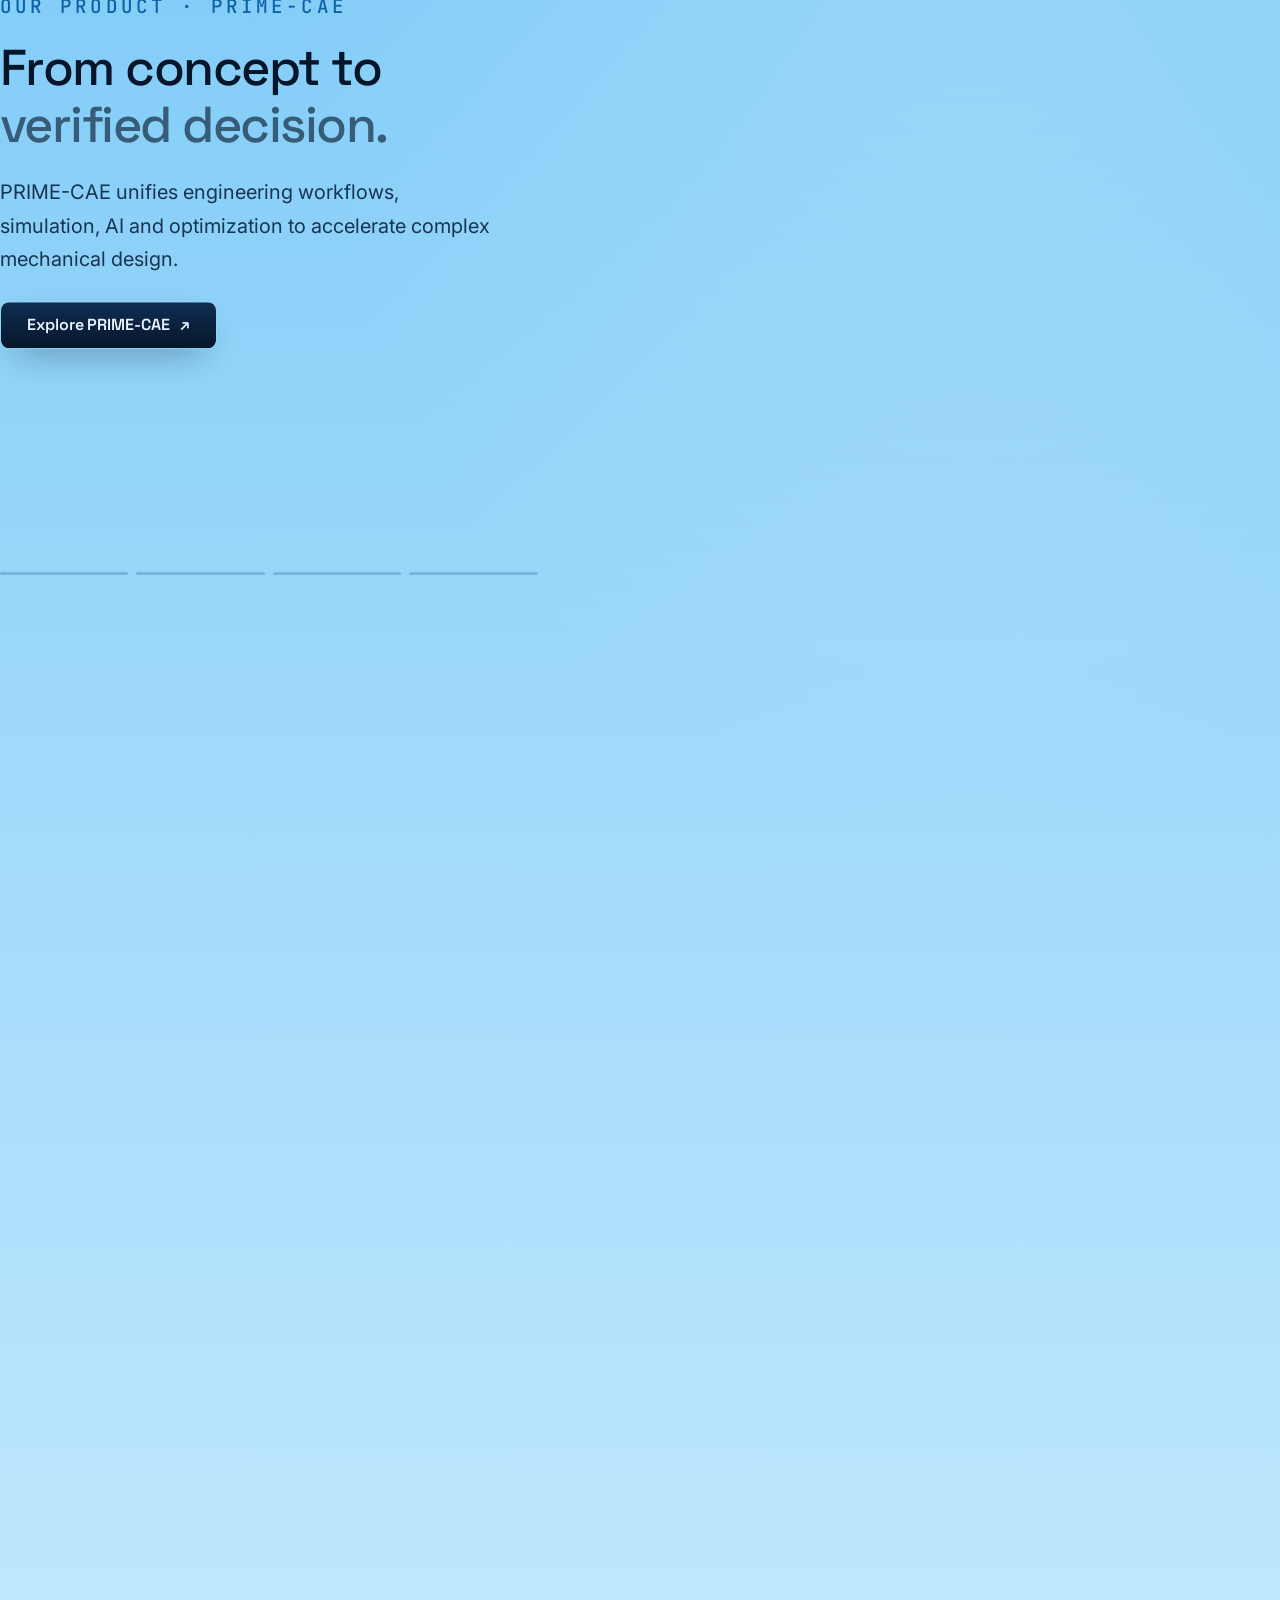
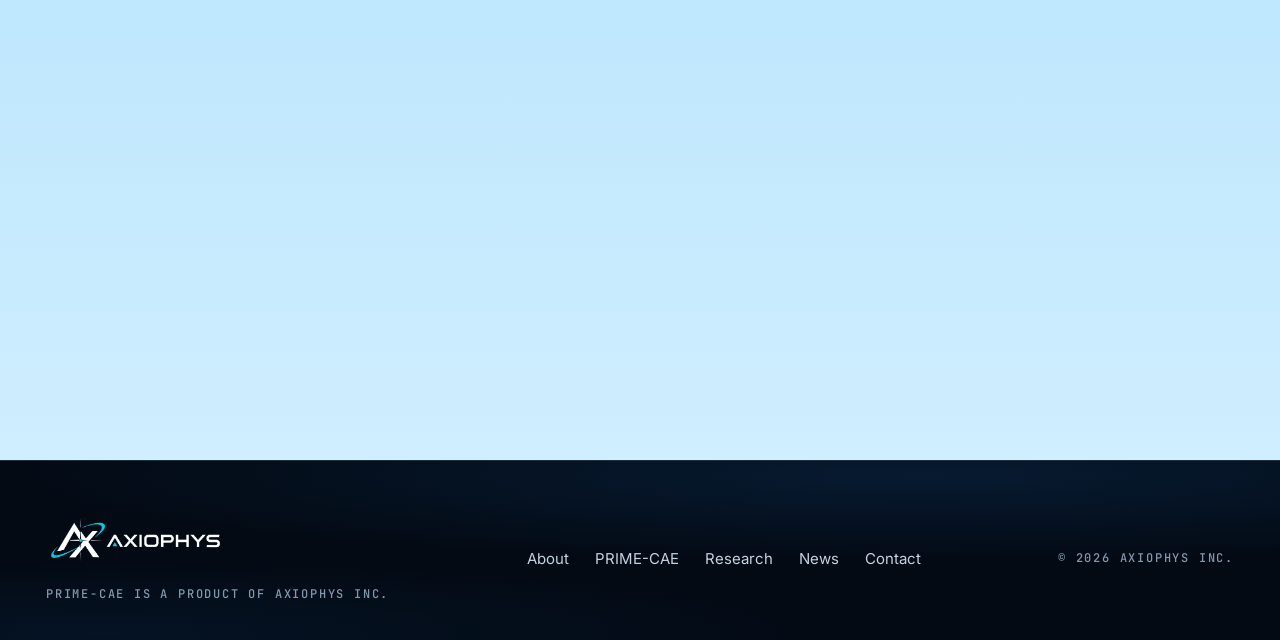
==== commit 53cbddbb: "Move AXIOPHYS contact form to dedicated page" ====
--- a/index.html
+++ b/index.html
@@ -6,6 +6,7 @@
 <title>AXIOPHYS Inc. — Physics and AI for Engineering</title>
 <meta name="description" content="AXIOPHYS Inc. develops physics-guided AI for engineering. Its product, PRIME-CAE, connects design, simulation and optimization in one platform.">
 <link rel="canonical" href="https://axiophys.com/">
+<script>if(location.hash==="#access")location.replace("contact.html")</script>
 <meta name="theme-color" content="#050709">
 <meta name="color-scheme" content="dark">
 <link rel="icon" type="image/png" sizes="16x16" href="assets/axiophys-icon-16.png?v=1">
@@ -72,7 +73,6 @@
 
 <link rel="preload" as="image" href="media/hero-field-poster.jpg">
 <link rel="stylesheet" href="css/axiophys.css?v=hero-rail-1">
-<link rel="stylesheet" href="css/contact-form.css?v=7">
 <link rel="stylesheet" href="css/missions.css?v=3">
 </head>
 
@@ -103,7 +103,7 @@
       <a class="nav__a" href="https://axiophys.com/">Home</a>
       <a class="nav__a" href="research.html">Research</a>
       <a class="nav__a" href="news.html">News</a>
-      <a class="nav__a" href="#access">Contact</a>
+      <a class="nav__a" href="contact.html">Contact</a>
       <span class="nav__ind" id="navInd" aria-hidden="true"></span>
     </nav>
 
@@ -122,7 +122,7 @@
   <a href="#layer">PRIME-CAE</a>
   <a href="research.html">Research</a>
   <a href="news.html">News</a>
-  <a href="#access">Contact</a>
+  <a href="contact.html">Contact</a>
 </div>
 
 <main id="top">
@@ -279,29 +279,7 @@
   </div>
 </section>
 
-<!-- Contact -->
-<section class="section env contact story-section" id="access" data-env="white">
-  <div class="shell story-layout">
-    <div class="contact__copy">
-        <p class="story-label t-meta">Contact</p>
-        <h2 class="t-h2">Let's build <span class="grad">what's next.</span></h2>
-        <p class="contact__guidance">Choose <strong>Technical &amp; Product</strong> for product questions or engineering support. Choose <strong>Corporate &amp; Business</strong> for partnerships and general inquiries.</p>
-    </div>
-        <form class="contact-form" data-contact-form>
-          <div class="contact-form__row">
-            <label>Full name <span class="contact-form__required">(required)</span><input name="name" autocomplete="name" maxlength="120" required></label>
-            <label>Email address <span class="contact-form__required">(required)</span><input name="email" type="email" autocomplete="email" maxlength="254" required></label>
-          </div>
-          <div class="contact-form__row">
-            <label>Organization <span class="contact-form__required">(required)</span><input name="organization" autocomplete="organization" maxlength="120" required></label>
-            <label>Inquiry type <span class="contact-form__required">(required)</span><select name="inquiry" required><option value="" selected disabled>Please select</option><option value="corporate">Corporate &amp; Business Inquiries</option><option value="technical">Technical &amp; Product Inquiries</option></select></label>
-          </div>
-          <label class="contact-form__message">Message <span class="contact-form__required">(required)</span><textarea name="message" rows="2" minlength="10" maxlength="5000" required></textarea></label>
-          <div class="contact-form__trap" aria-hidden="true"><label>Leave this field empty <input name="website" tabindex="-1" autocomplete="off"></label></div>
-          <div class="contact-form__actions"><button type="submit">Send message</button><p class="contact-form__status" role="status" aria-live="polite"></p></div>
-        </form>
-  </div>
-</section>
+
 
 <!-- =============================== FOOTER ================================ -->
 <footer class="foot env" id="company" data-env="navy">
@@ -310,14 +288,13 @@
       <img class="foot__logo axiophys-logo" src="assets/axiophys-logo-transparent.png" alt="AXIOPHYS" width="1200" height="358">
       <p class="t-micro" style="margin-top:var(--s-4)">PRIME-CAE is a product of AXIOPHYS Inc.</p>
     </div>
-    <nav class="foot__links" aria-label="Footer"><a href="index.html#about">About</a> <a href="index.html#layer">PRIME-CAE</a> <a href="research.html">Research</a> <a href="news.html">News</a> <a href="index.html#access">Contact</a></nav>
+    <nav class="foot__links" aria-label="Footer"><a href="index.html#about">About</a> <a href="index.html#layer">PRIME-CAE</a> <a href="research.html">Research</a> <a href="news.html">News</a> <a href="contact.html">Contact</a></nav>
     <span class="t-micro">© <span id="year">2026</span> AXIOPHYS Inc.</span>
   </div>
 </footer>
 </main>
 
 <script src="js/prime.bundle.js?v=missions-3" defer></script>
-<script src="js/contact.js?v=1" defer></script>
 <noscript>
   <style>.hero__poster{opacity:1!important}</style>
 </noscript>
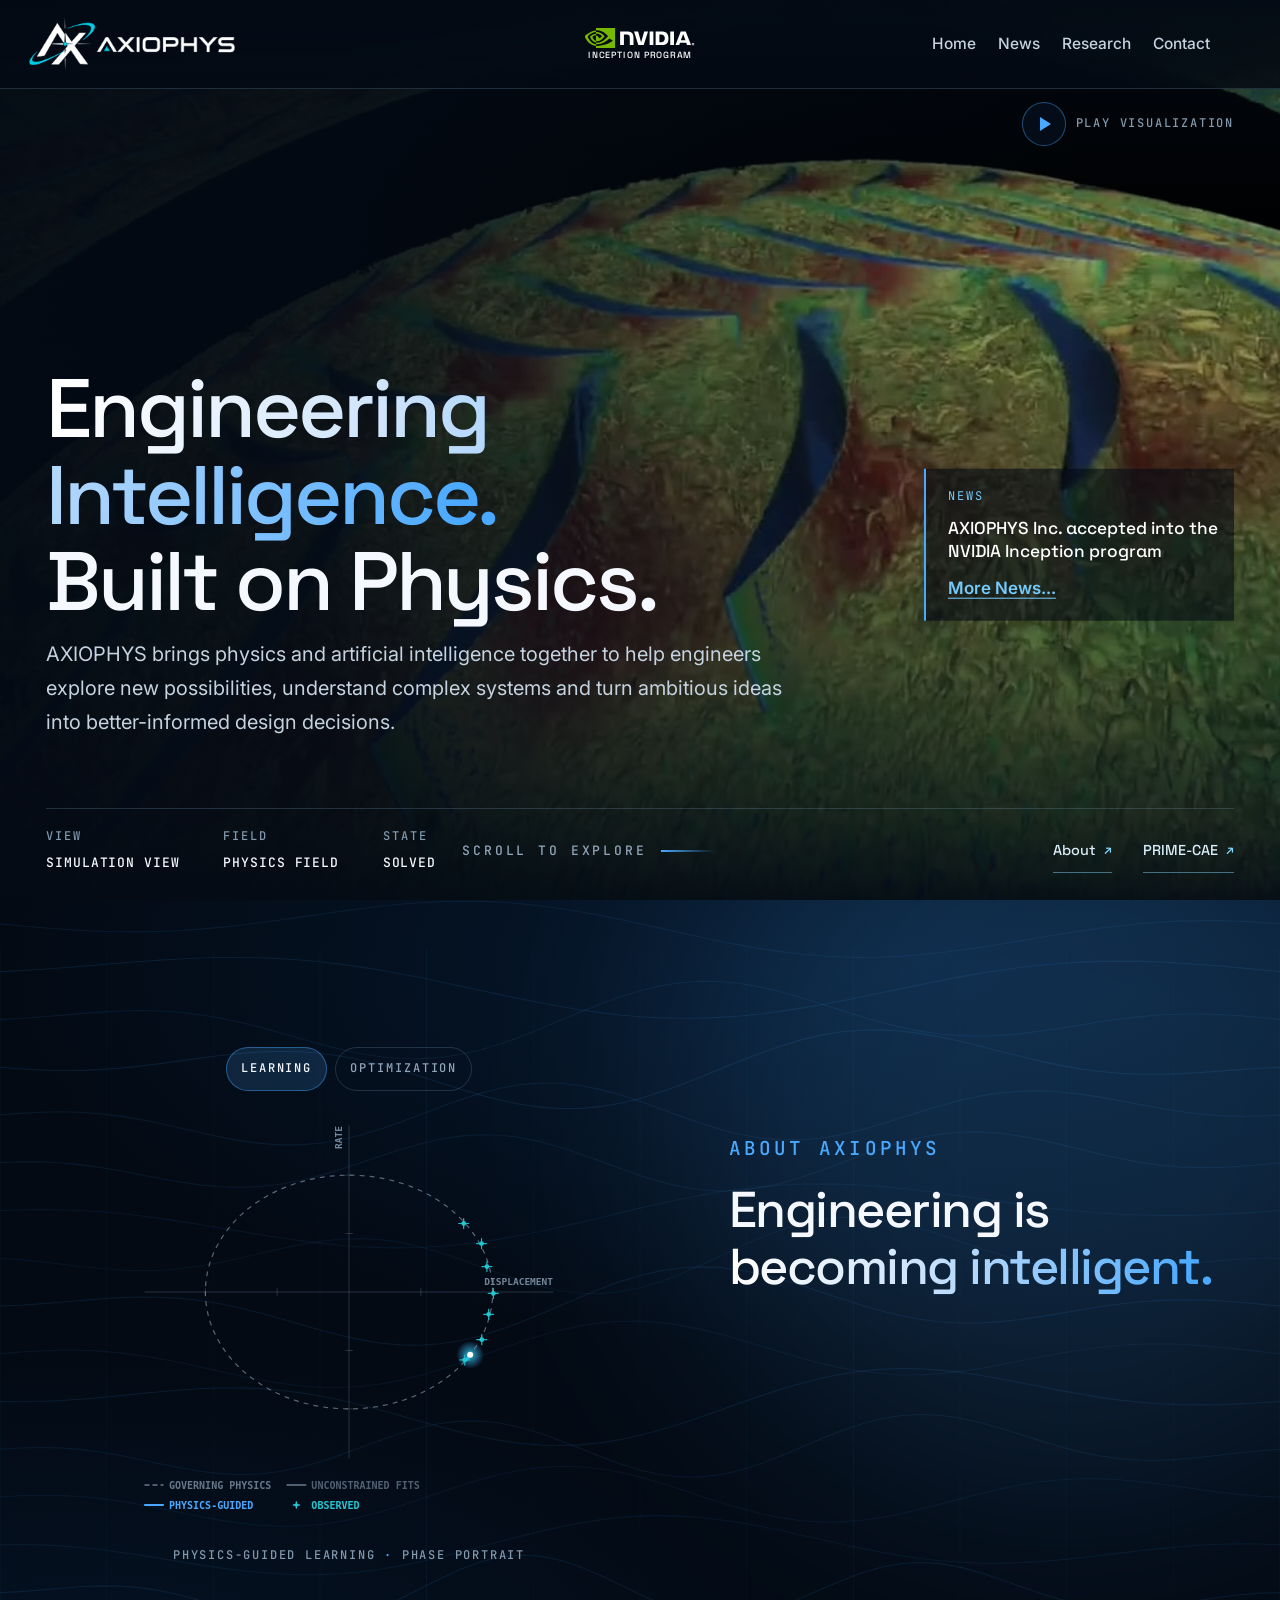
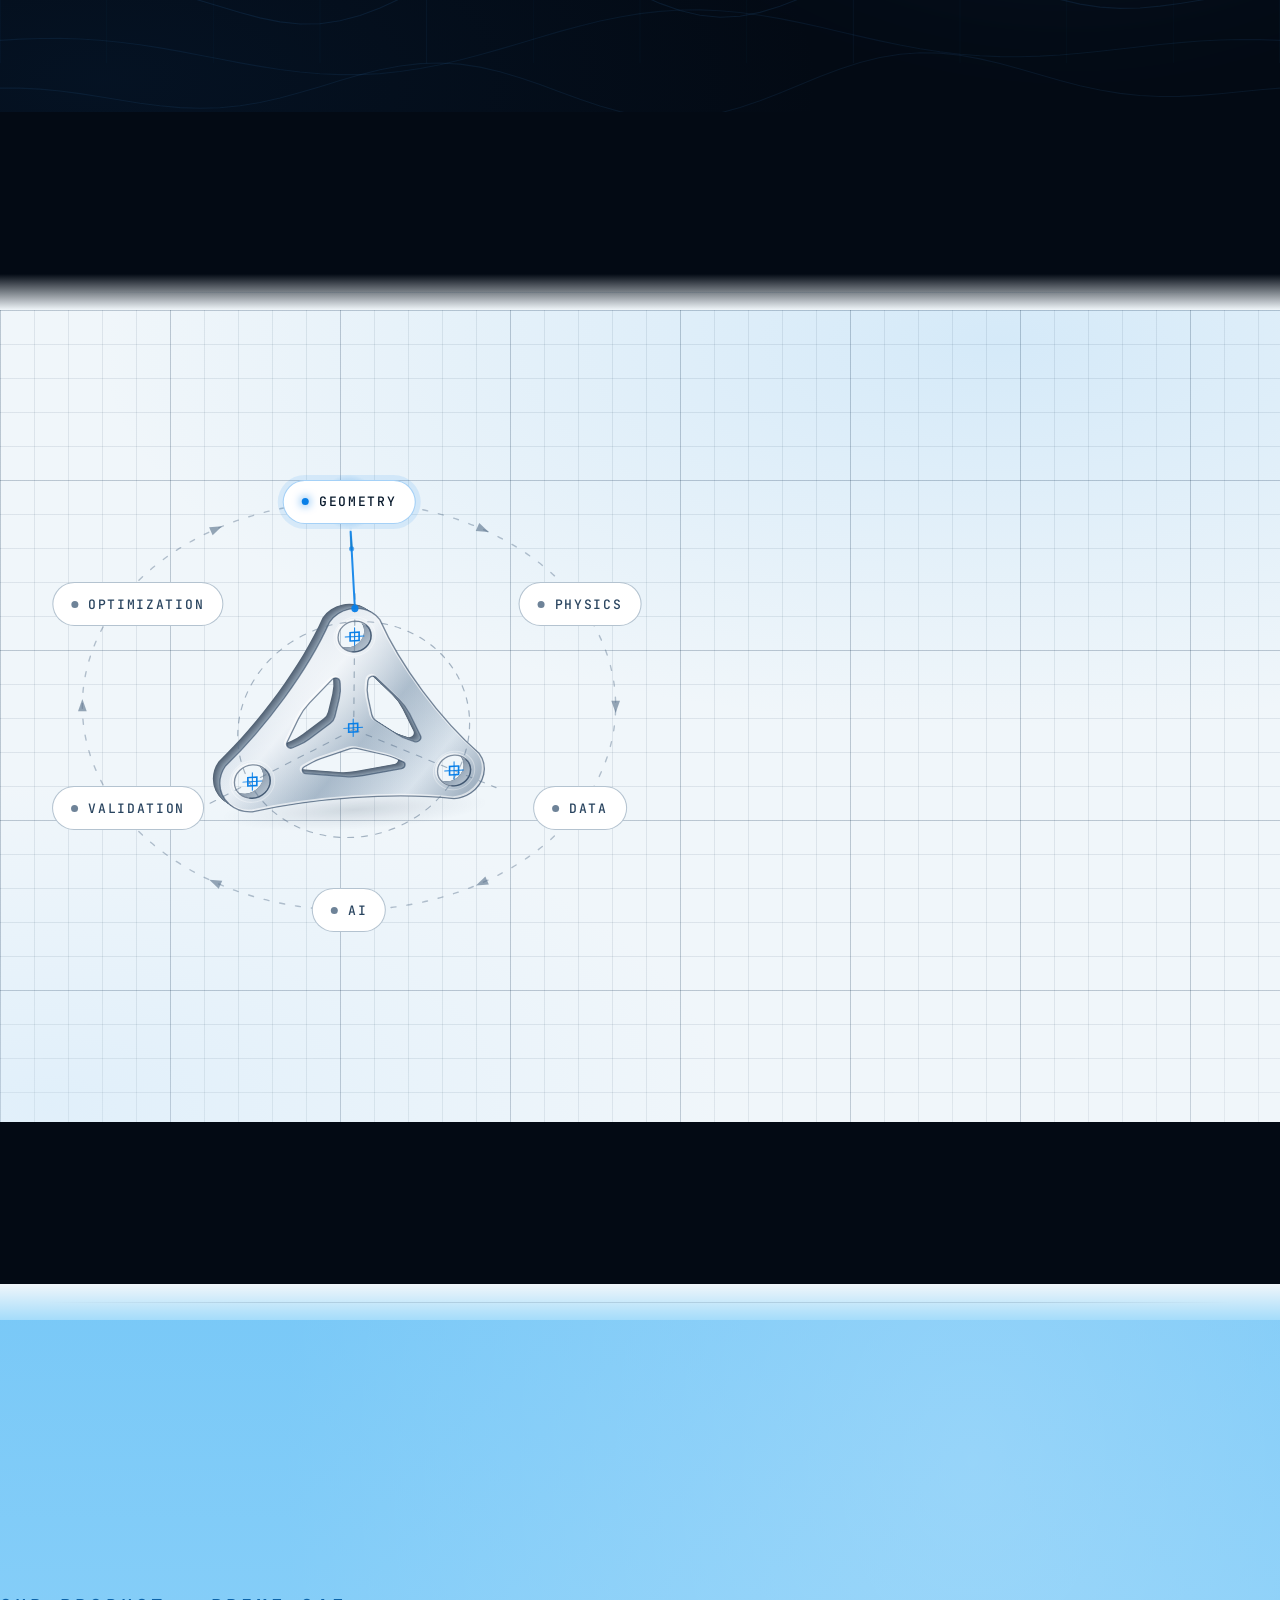
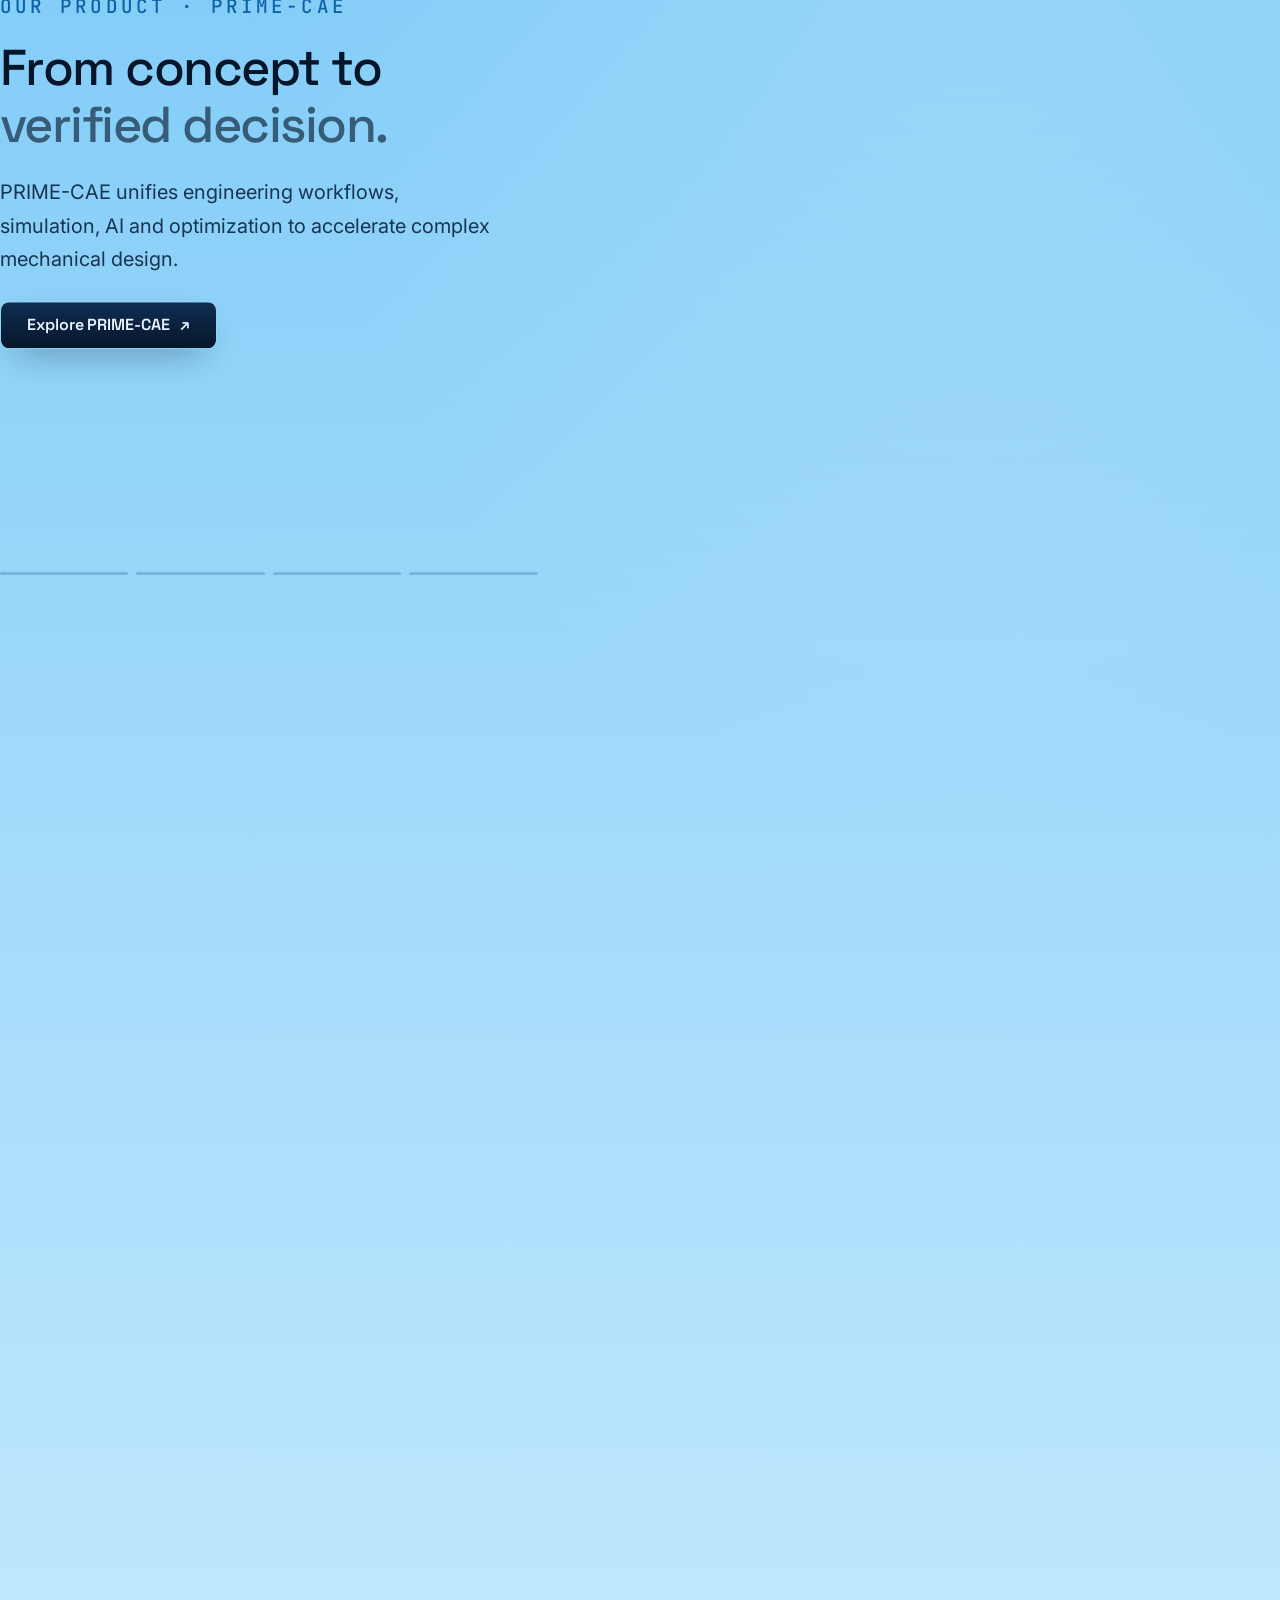
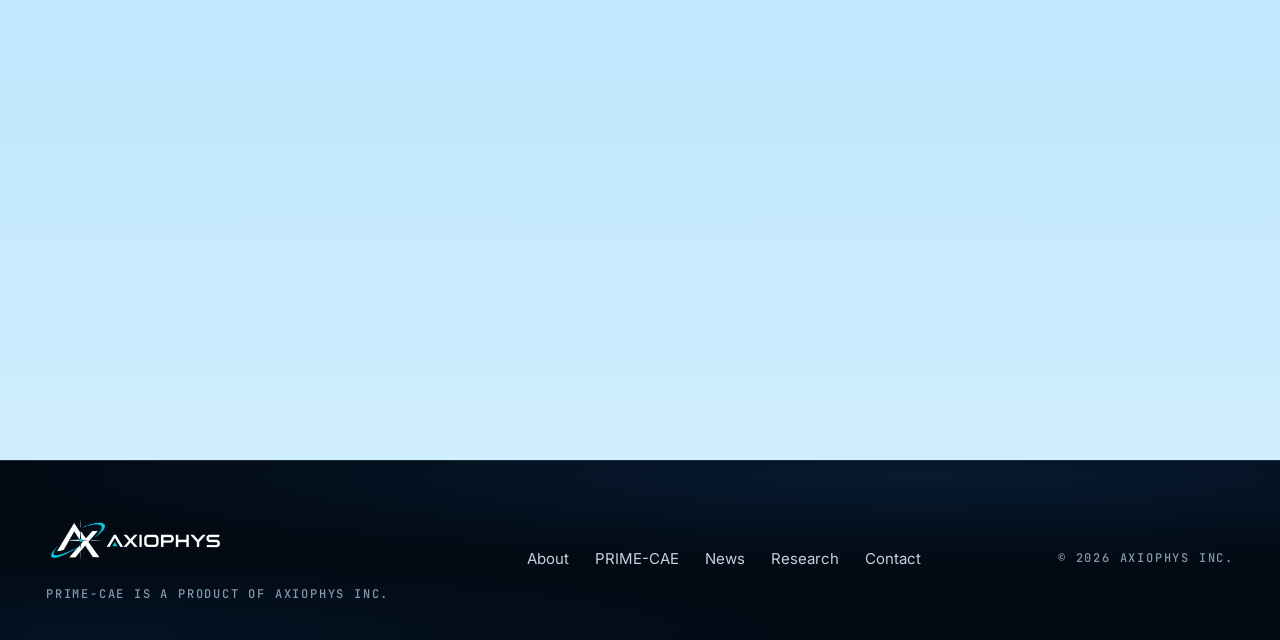
==== commit 20134009: "Place News before Research across site navigation" ====
--- a/index.html
+++ b/index.html
@@ -101,8 +101,8 @@
 
     <nav class="nav__links" id="navLinks" aria-label="Primary">
       <a class="nav__a" href="https://axiophys.com/">Home</a>
+      <a class="nav__a" href="news.html">News</a>
       <a class="nav__a" href="research.html">Research</a>
-      <a class="nav__a" href="news.html">News</a>
       <a class="nav__a" href="contact.html">Contact</a>
       <span class="nav__ind" id="navInd" aria-hidden="true"></span>
     </nav>
@@ -120,8 +120,8 @@
   <a href="https://axiophys.com/">Home</a>
   <a href="#about">About</a>
   <a href="#layer">PRIME-CAE</a>
+  <a href="news.html">News</a>
   <a href="research.html">Research</a>
-  <a href="news.html">News</a>
   <a href="contact.html">Contact</a>
 </div>
 
@@ -288,7 +288,7 @@
       <img class="foot__logo axiophys-logo" src="assets/axiophys-logo-transparent.png" alt="AXIOPHYS" width="1200" height="358">
       <p class="t-micro" style="margin-top:var(--s-4)">PRIME-CAE is a product of AXIOPHYS Inc.</p>
     </div>
-    <nav class="foot__links" aria-label="Footer"><a href="index.html#about">About</a> <a href="index.html#layer">PRIME-CAE</a> <a href="research.html">Research</a> <a href="news.html">News</a> <a href="contact.html">Contact</a></nav>
+    <nav class="foot__links" aria-label="Footer"><a href="index.html#about">About</a> <a href="index.html#layer">PRIME-CAE</a> <a href="news.html">News</a> <a href="research.html">Research</a> <a href="contact.html">Contact</a></nav>
     <span class="t-micro">© <span id="year">2026</span> AXIOPHYS Inc.</span>
   </div>
 </footer>
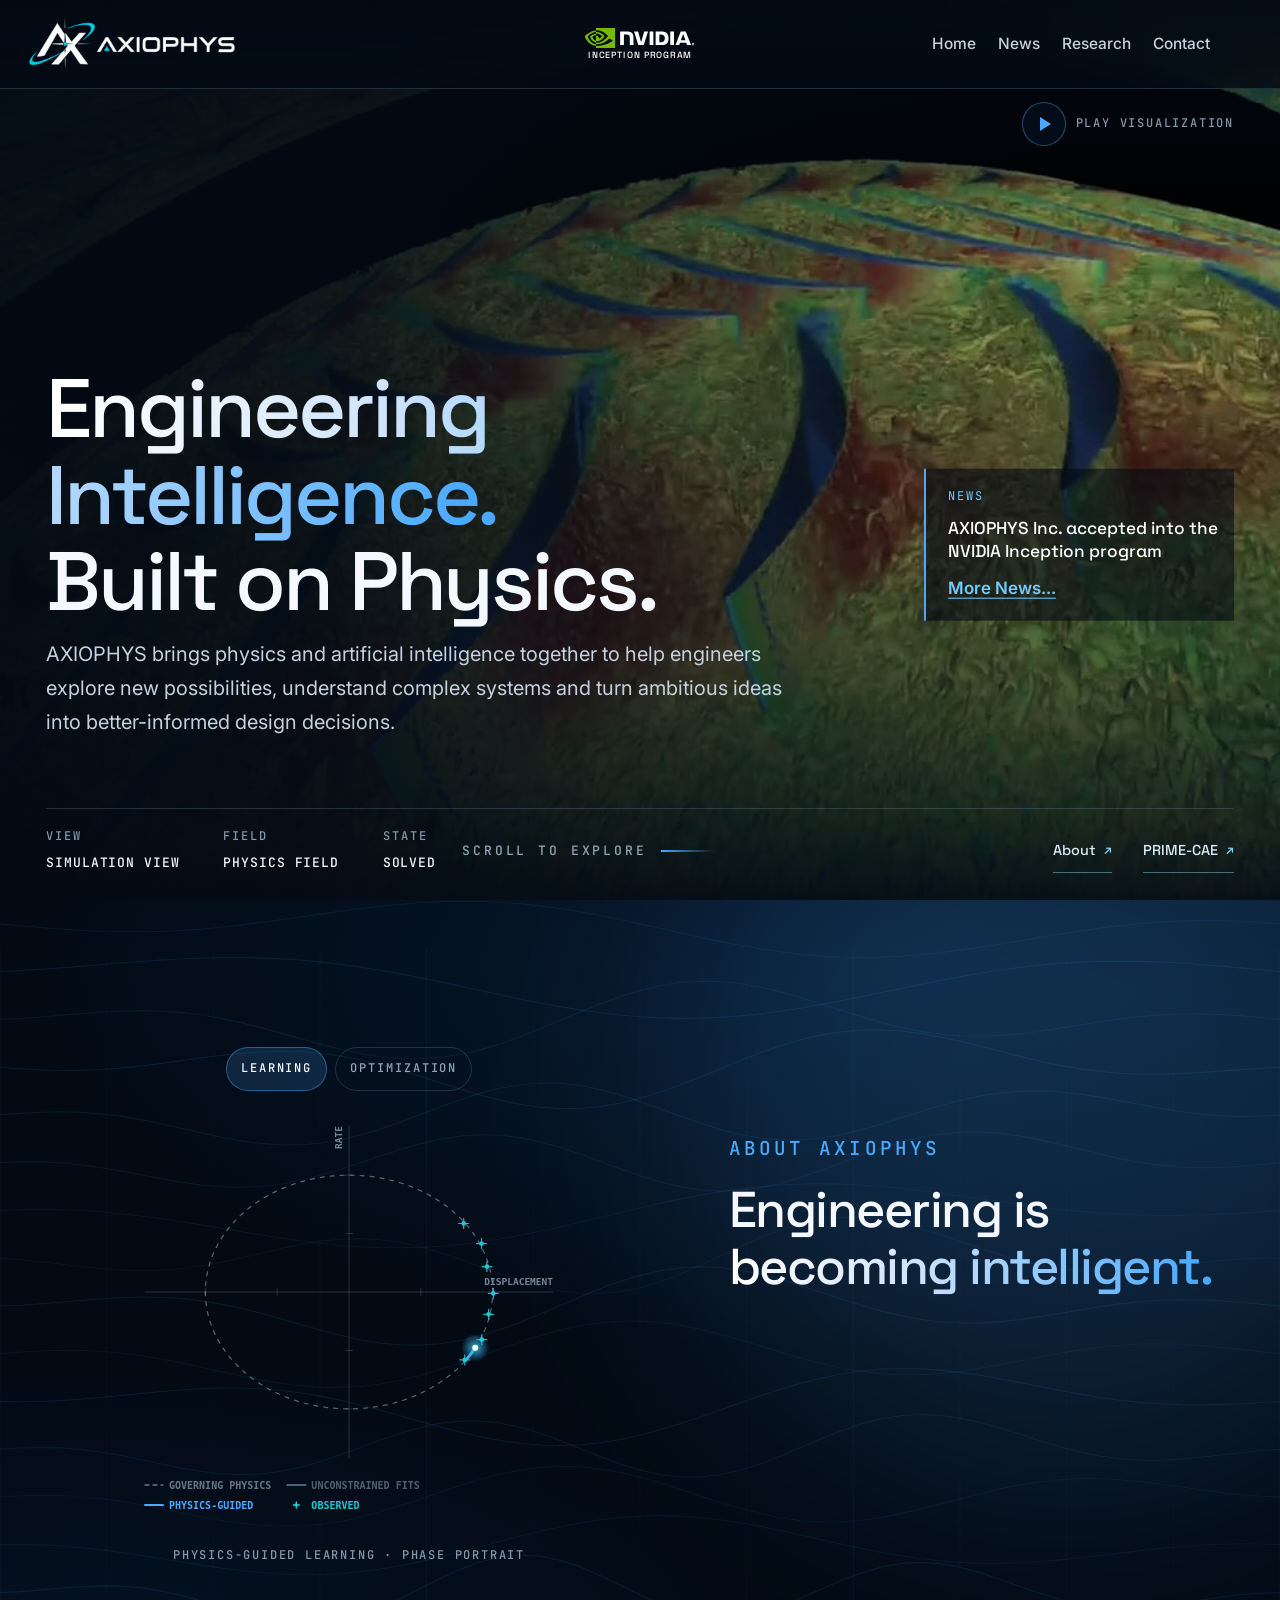
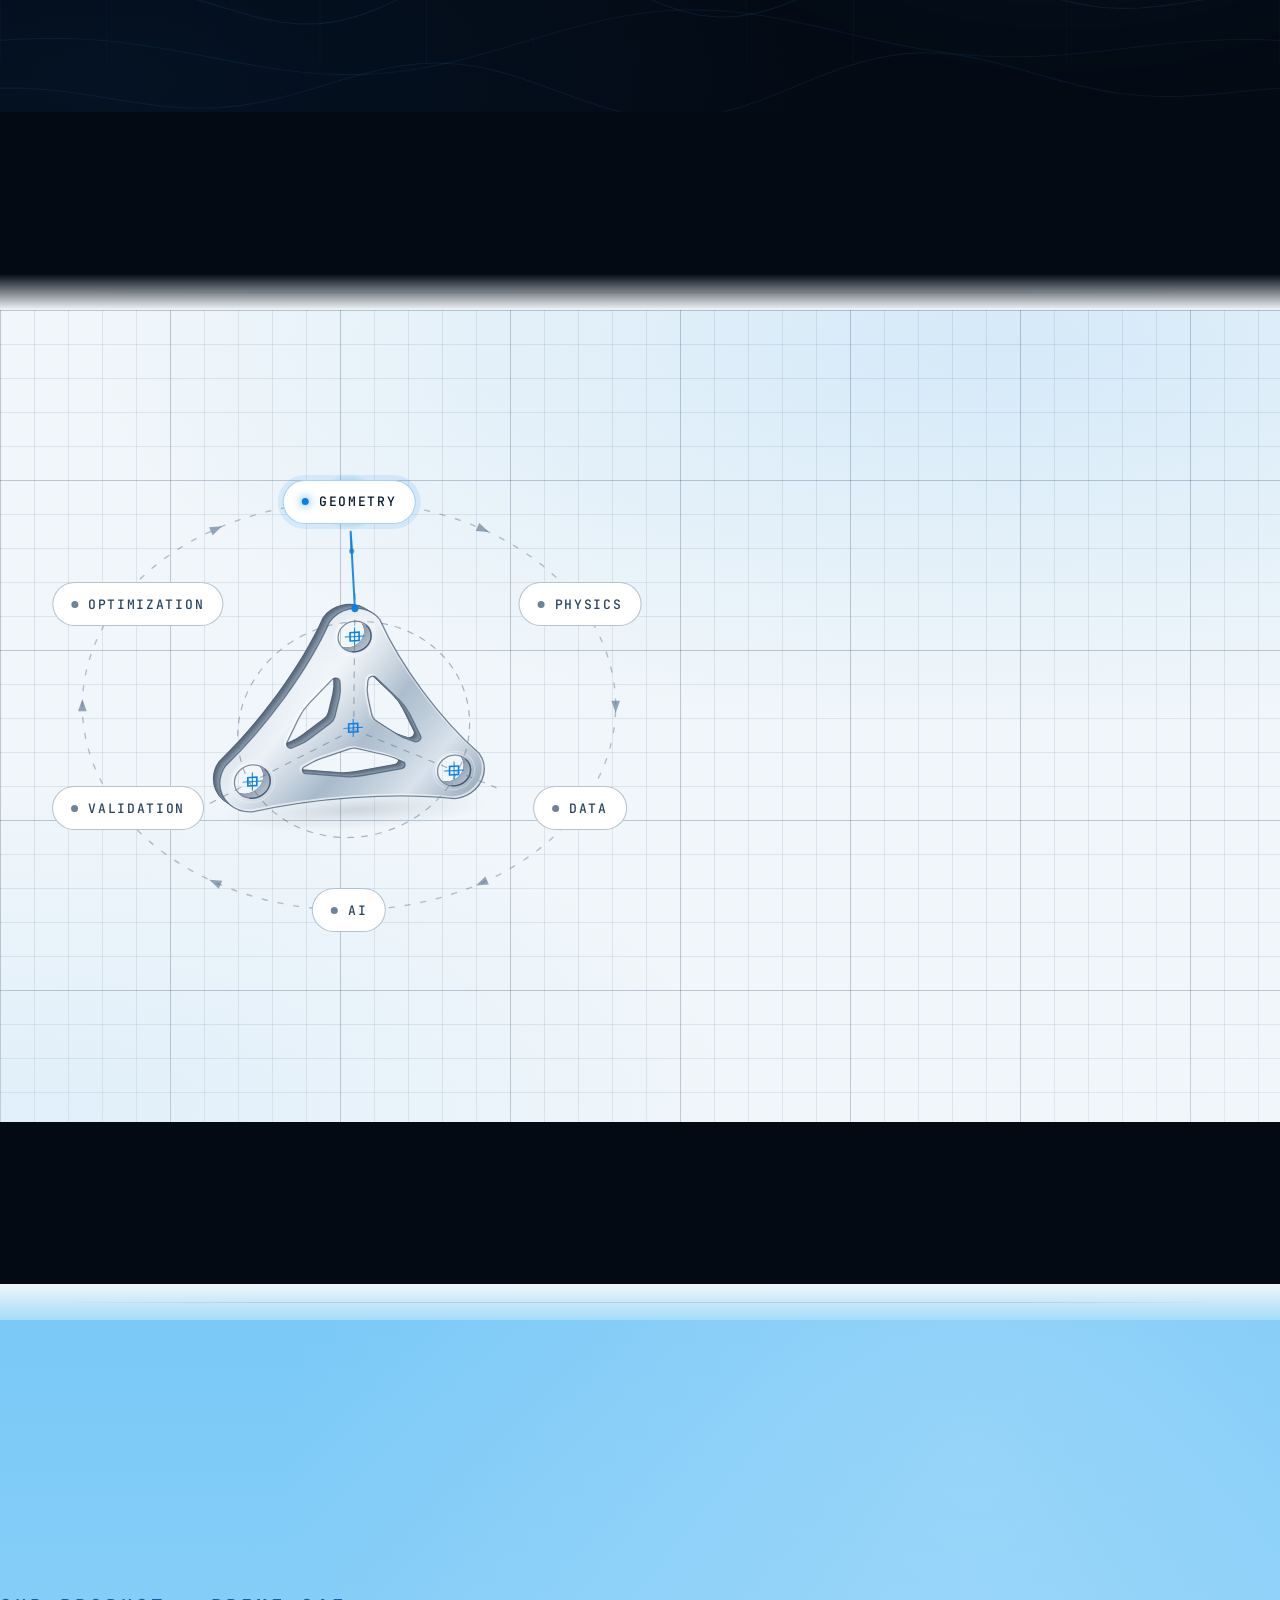
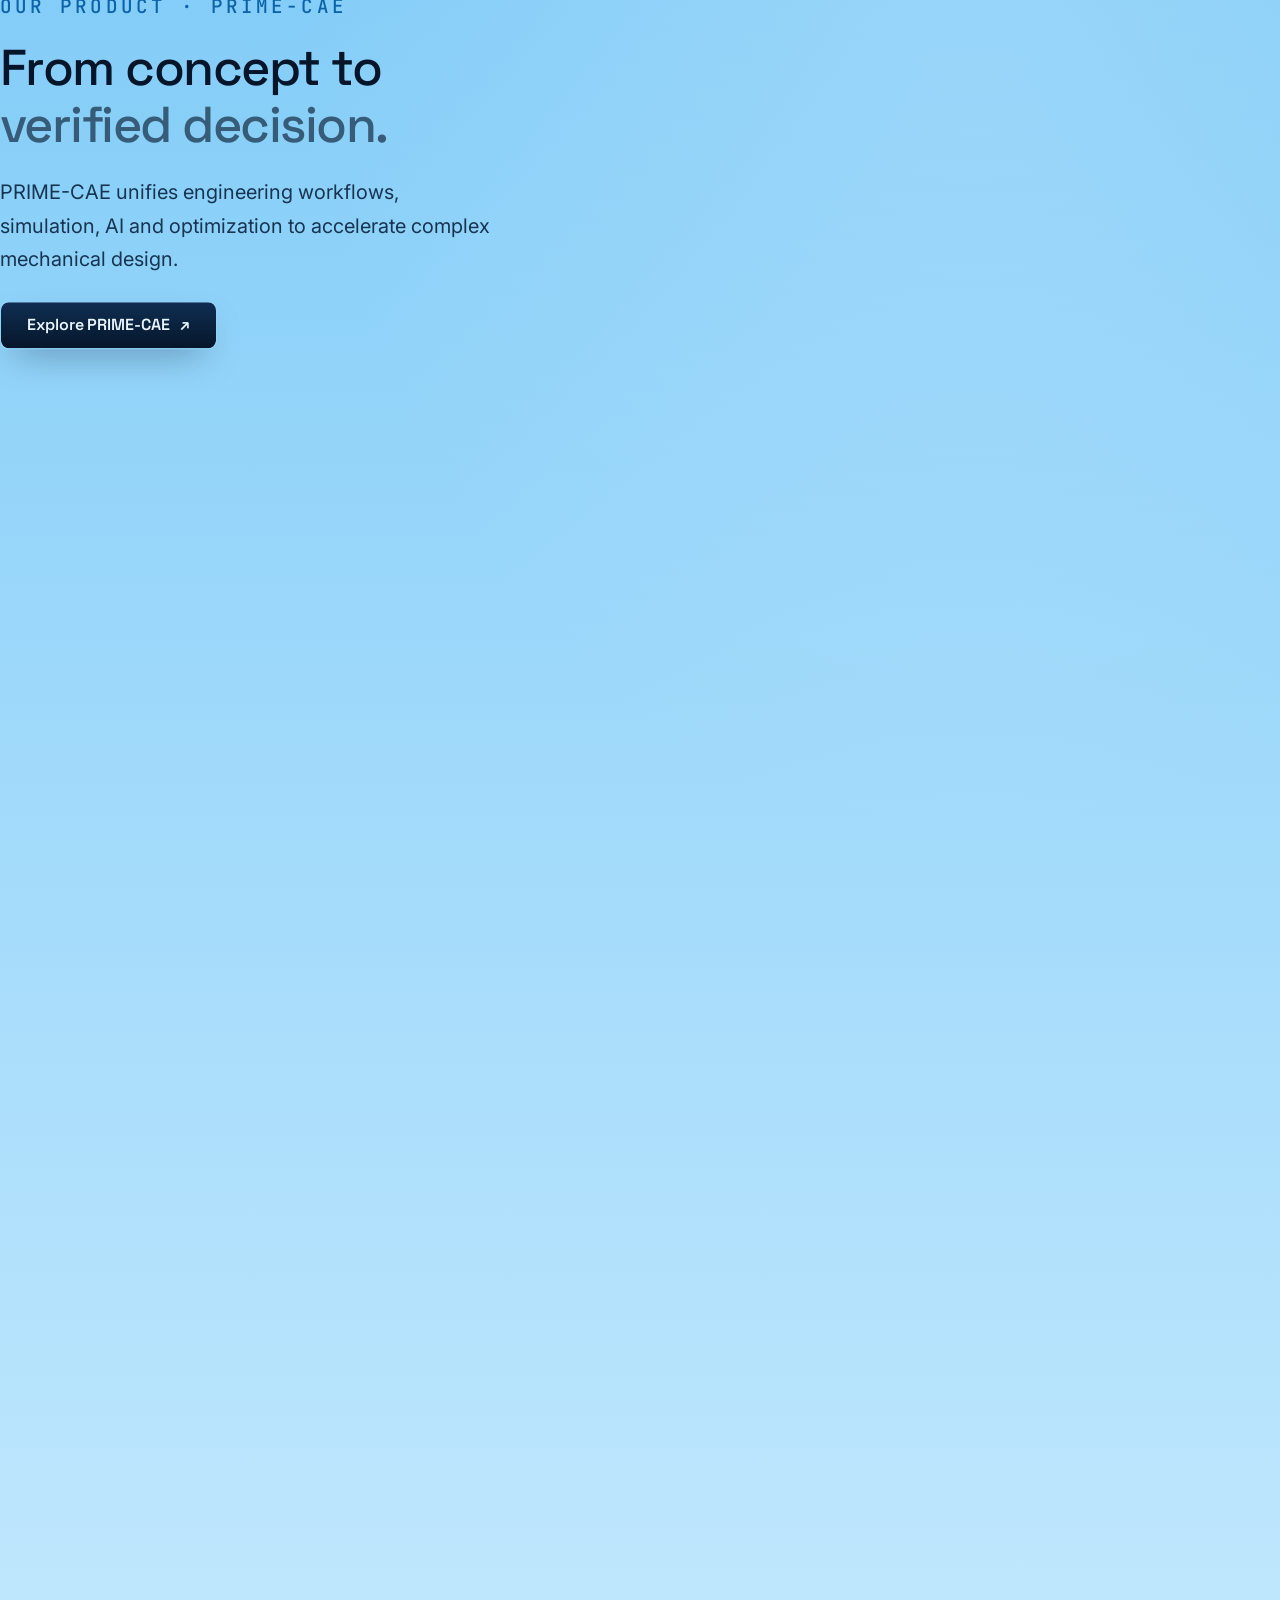
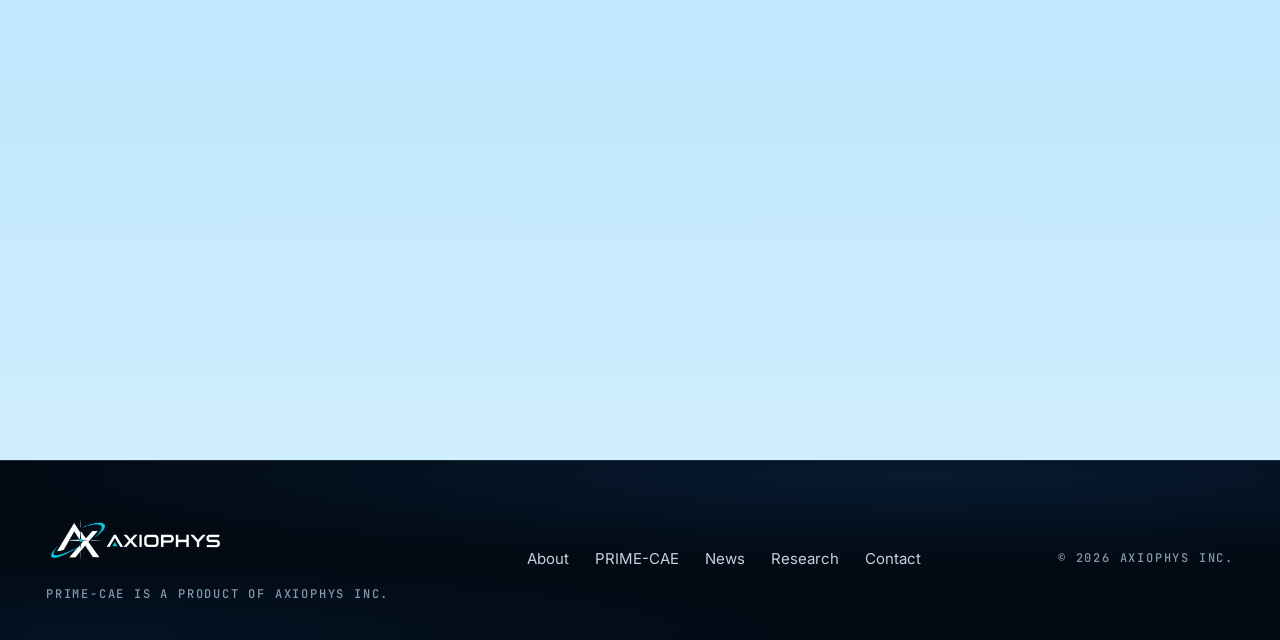
==== commit 6f0dabf4: "Remove mission progress bars from homepage" ====
--- a/index.html
+++ b/index.html
@@ -275,7 +275,6 @@
       </article>
       </div>
     </div>
-    <div class="mission-progress" aria-hidden="true"><i></i><i></i><i></i><i></i></div>
   </div>
 </section>
 
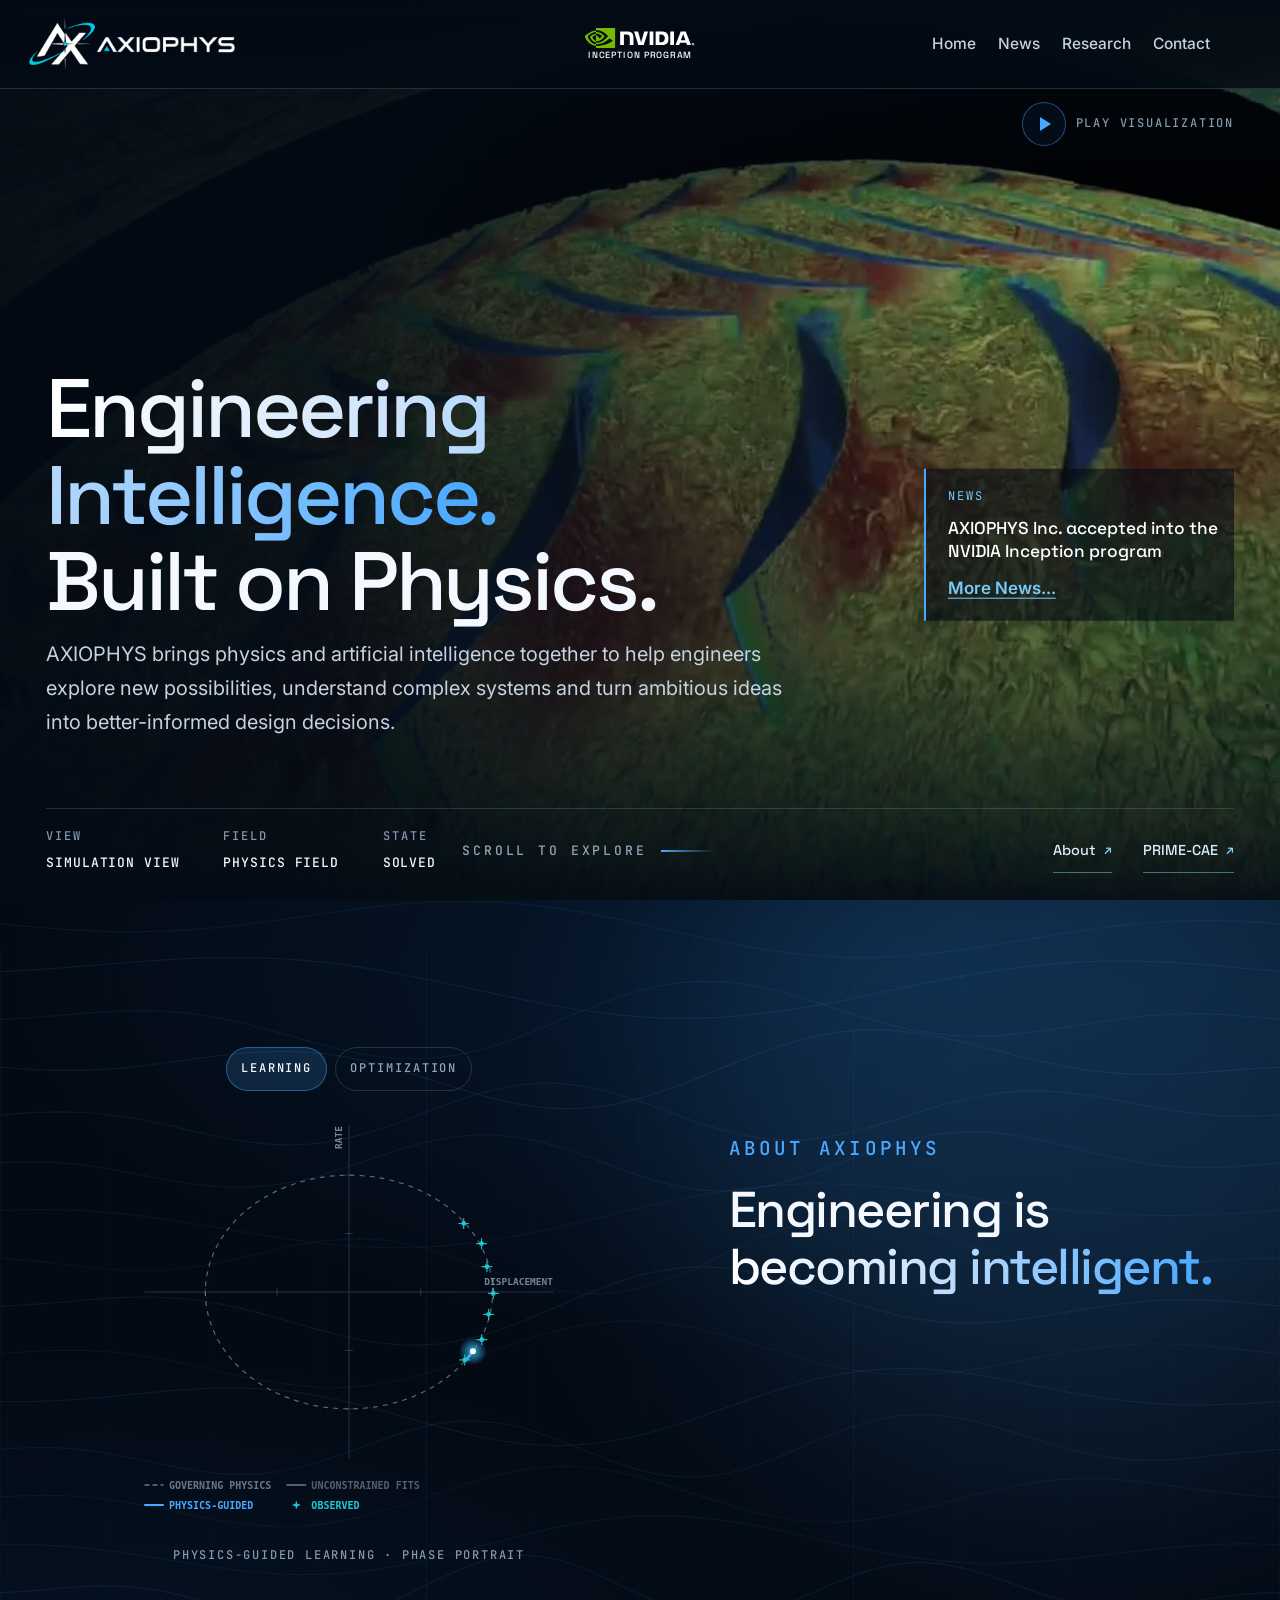
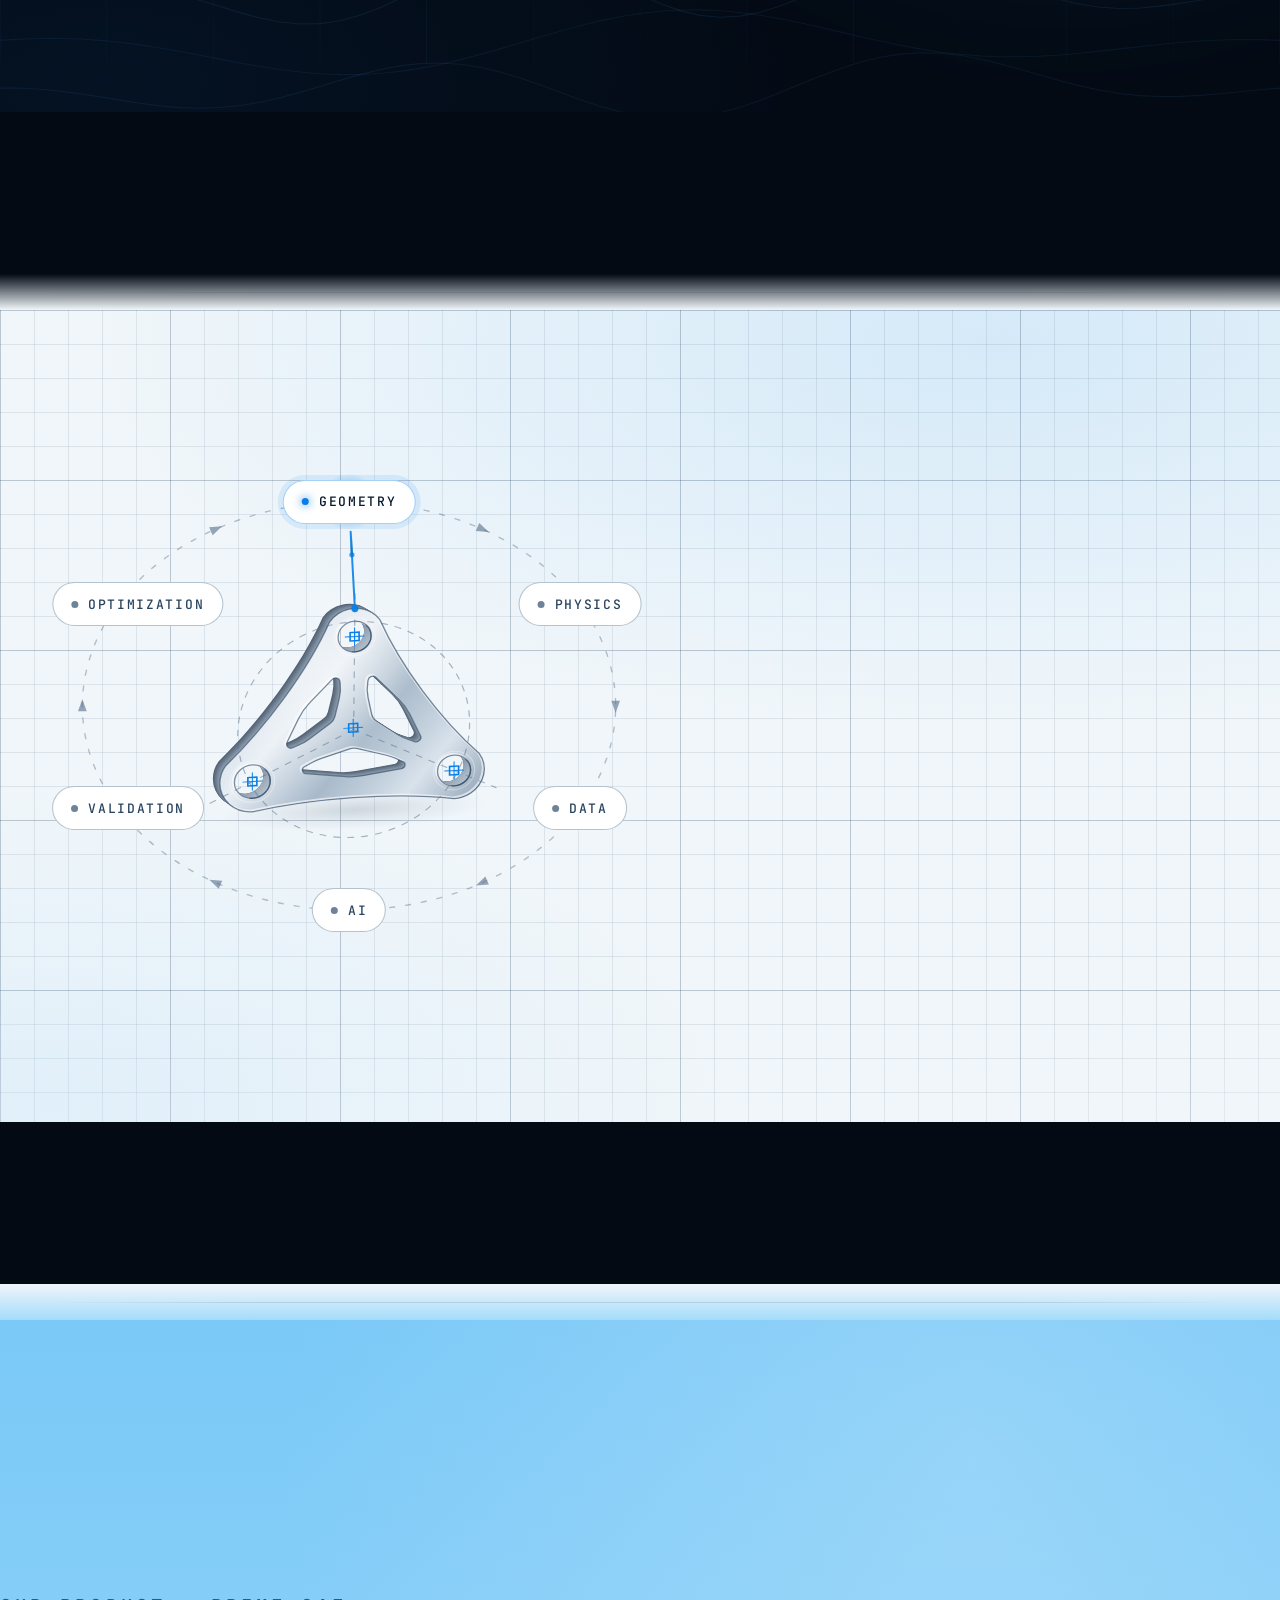
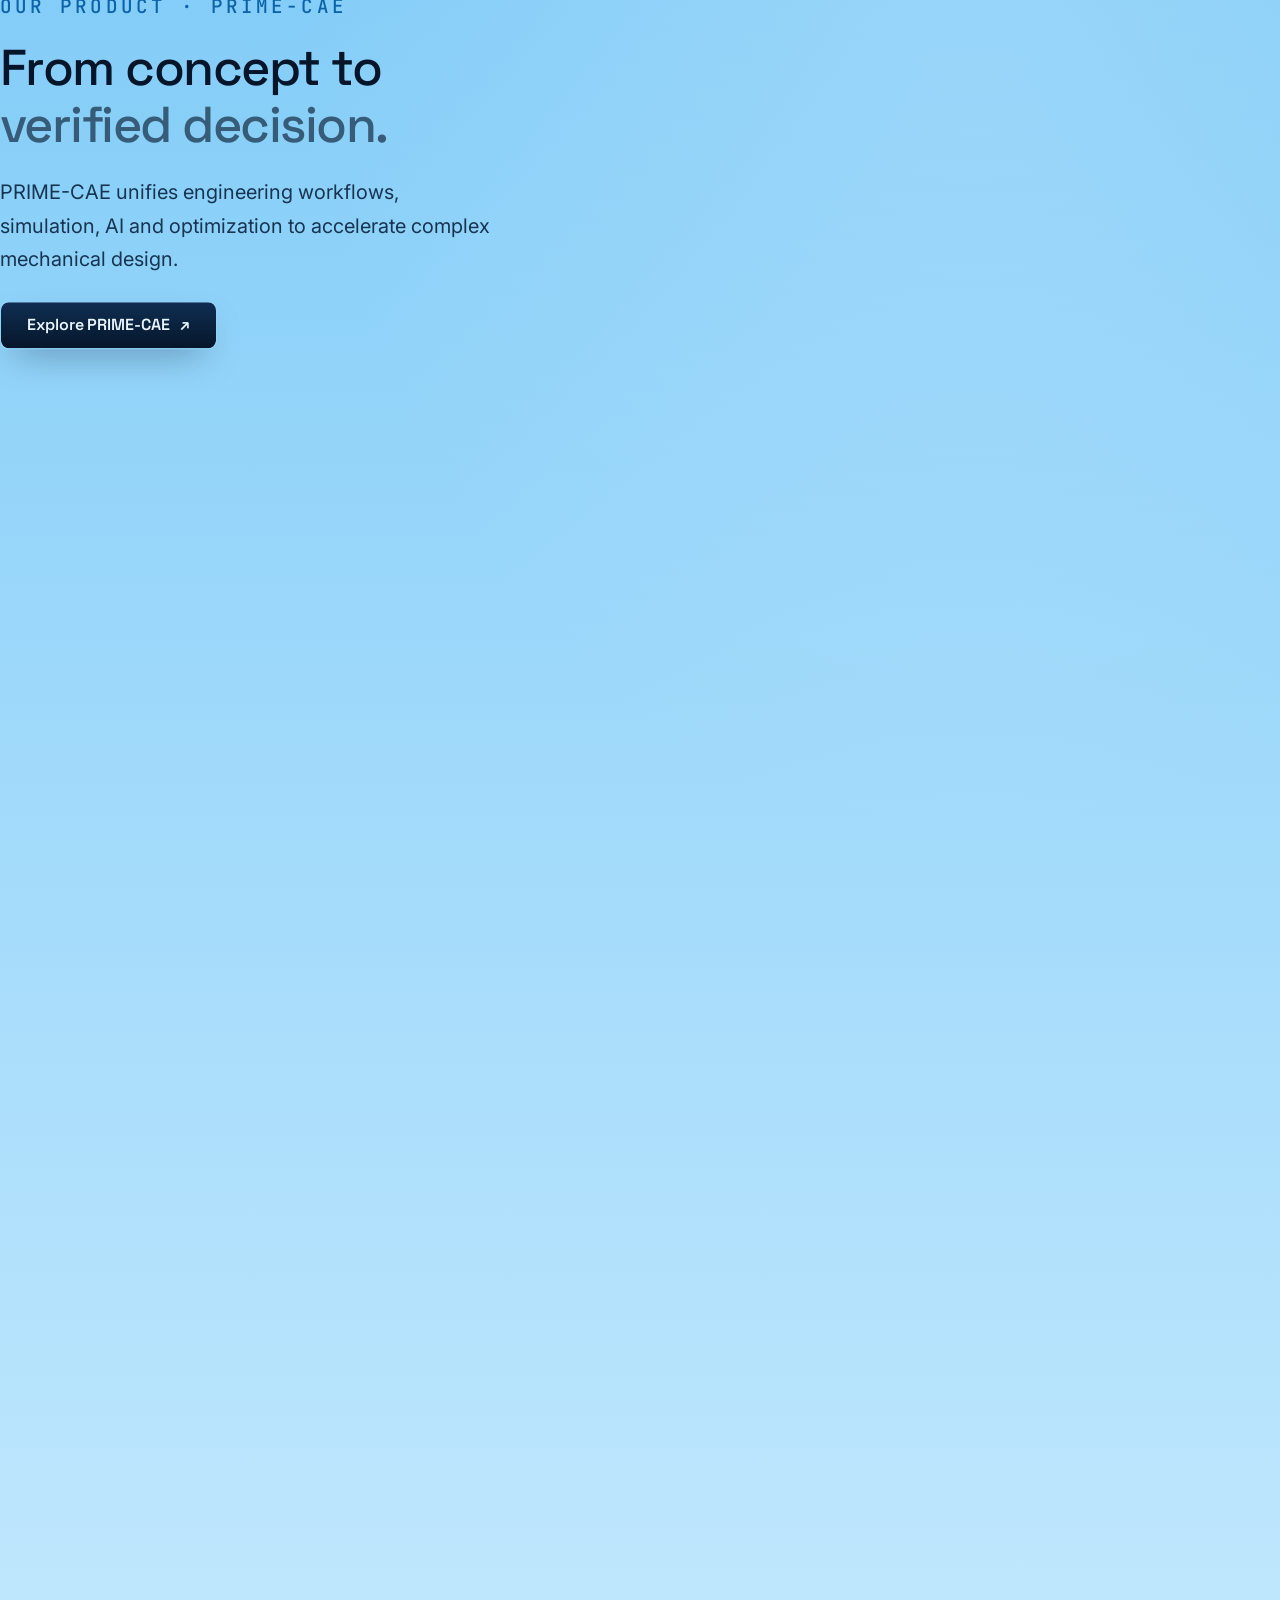
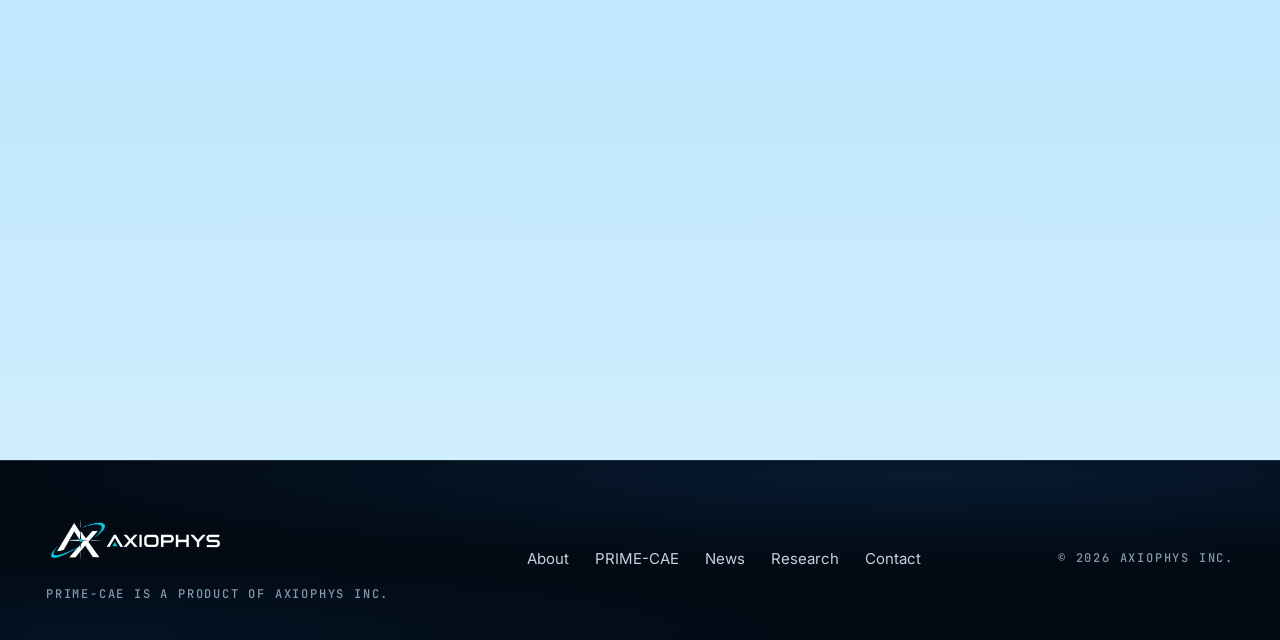
==== commit af4c8396: "Clarify optimization section heading" ====
--- a/index.html
+++ b/index.html
@@ -255,7 +255,7 @@
       <a class="btn btn--primary" href="https://www.prime-cae.com/" target="_blank" rel="noopener">Explore PRIME-CAE <span aria-hidden="true">↗</span></a>
     </div>
     <div class="mission-visual">
-      <p class="mission-visual__title t-meta">What we optimize?</p>
+      <p class="mission-visual__title t-meta">What do we optimize?</p>
       <div class="mission-slides">
       <article class="mission-slide" data-mission-slide>
         <figure class="mission-slide__art"><img src="assets/missions/resources.jpg" alt="Conceptual illustration of shared engineering computation" width="1672" height="941" loading="lazy"><figcaption class="mission-slide__copy"><h3 class="fam__title">Computational resources</h3>
